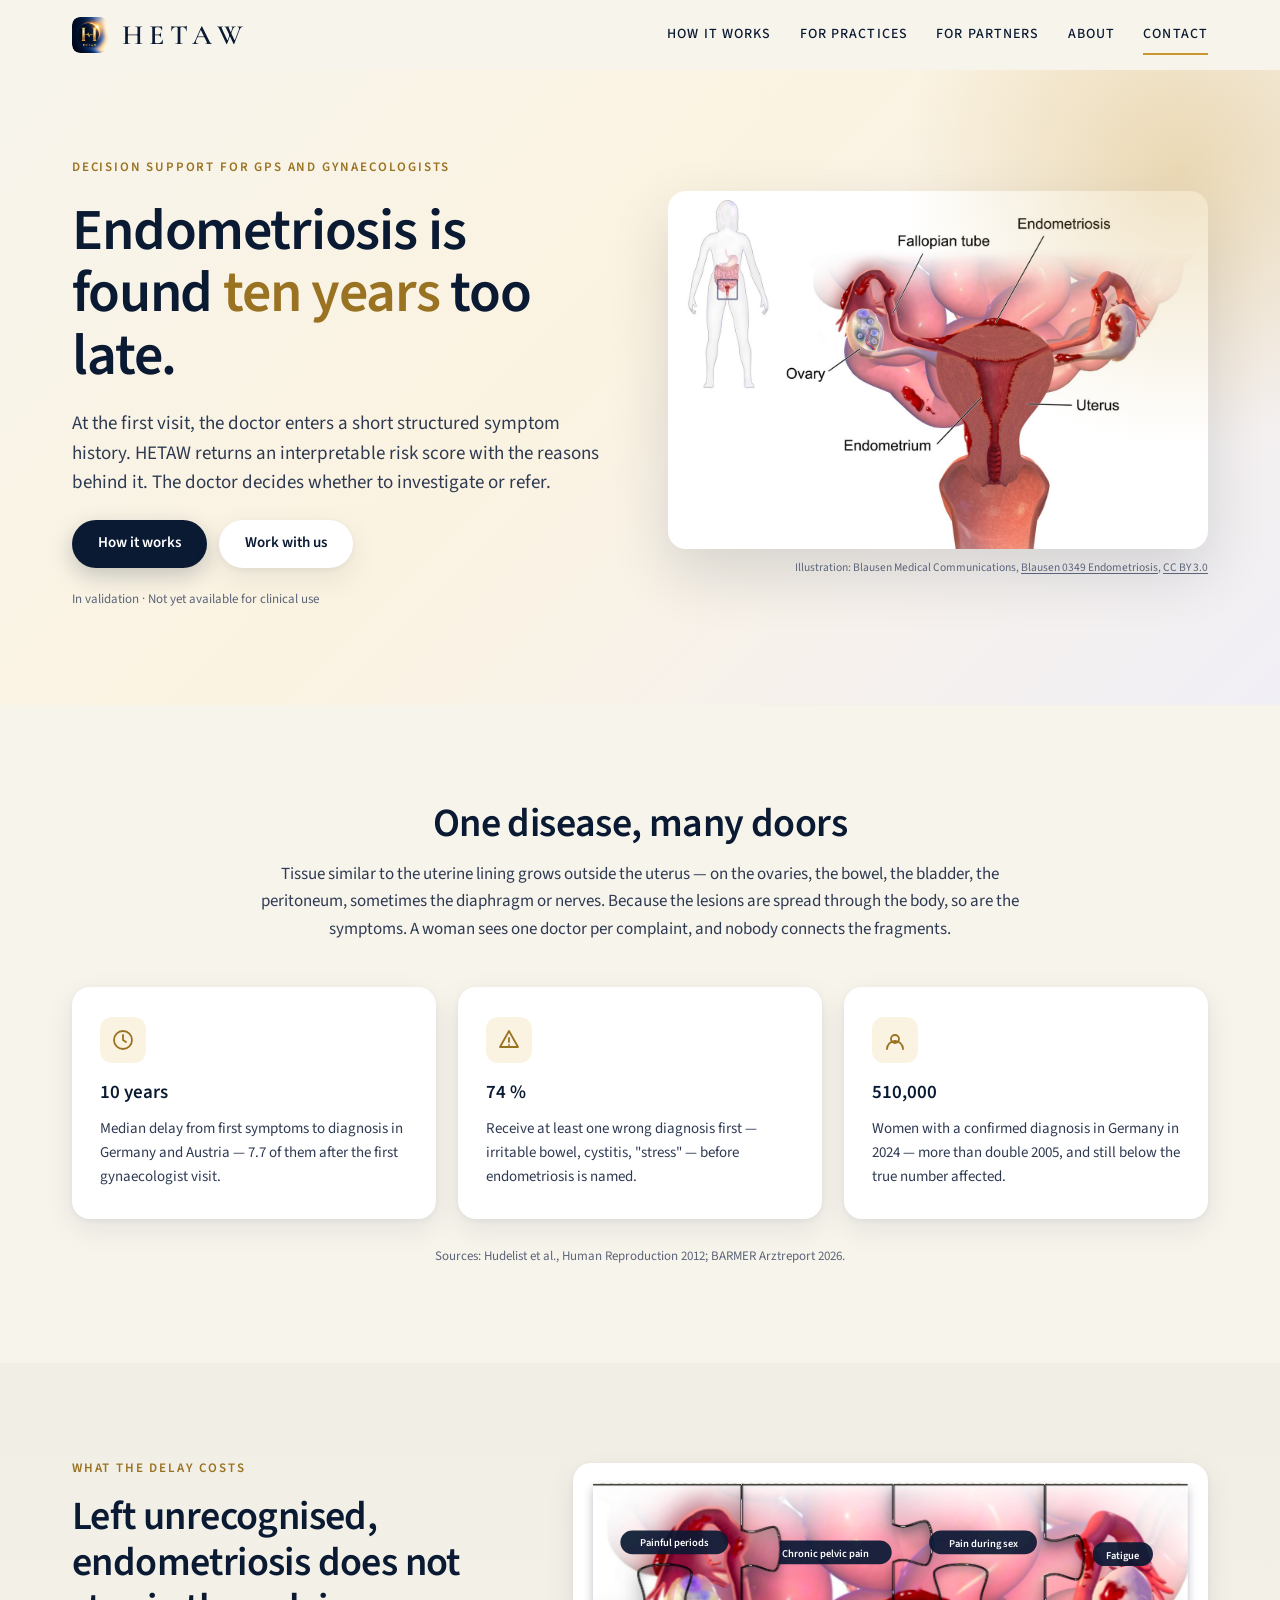
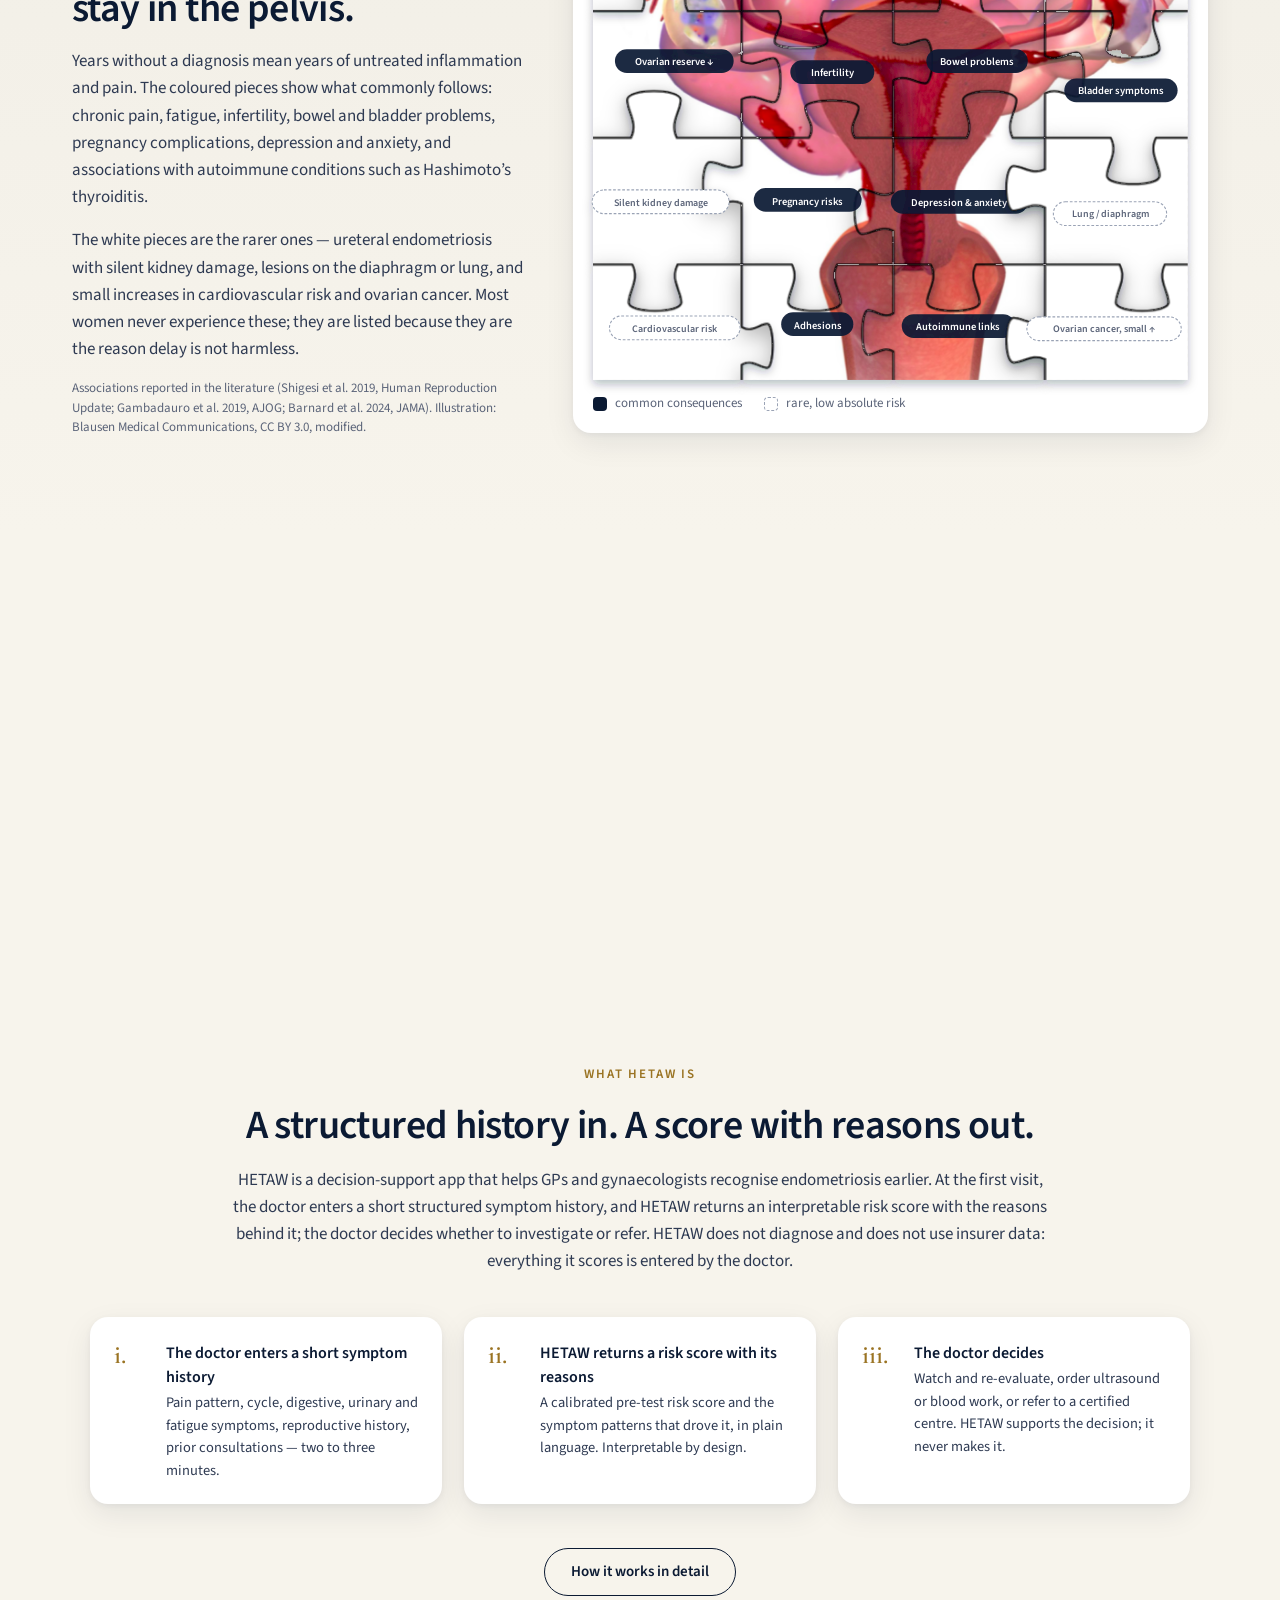
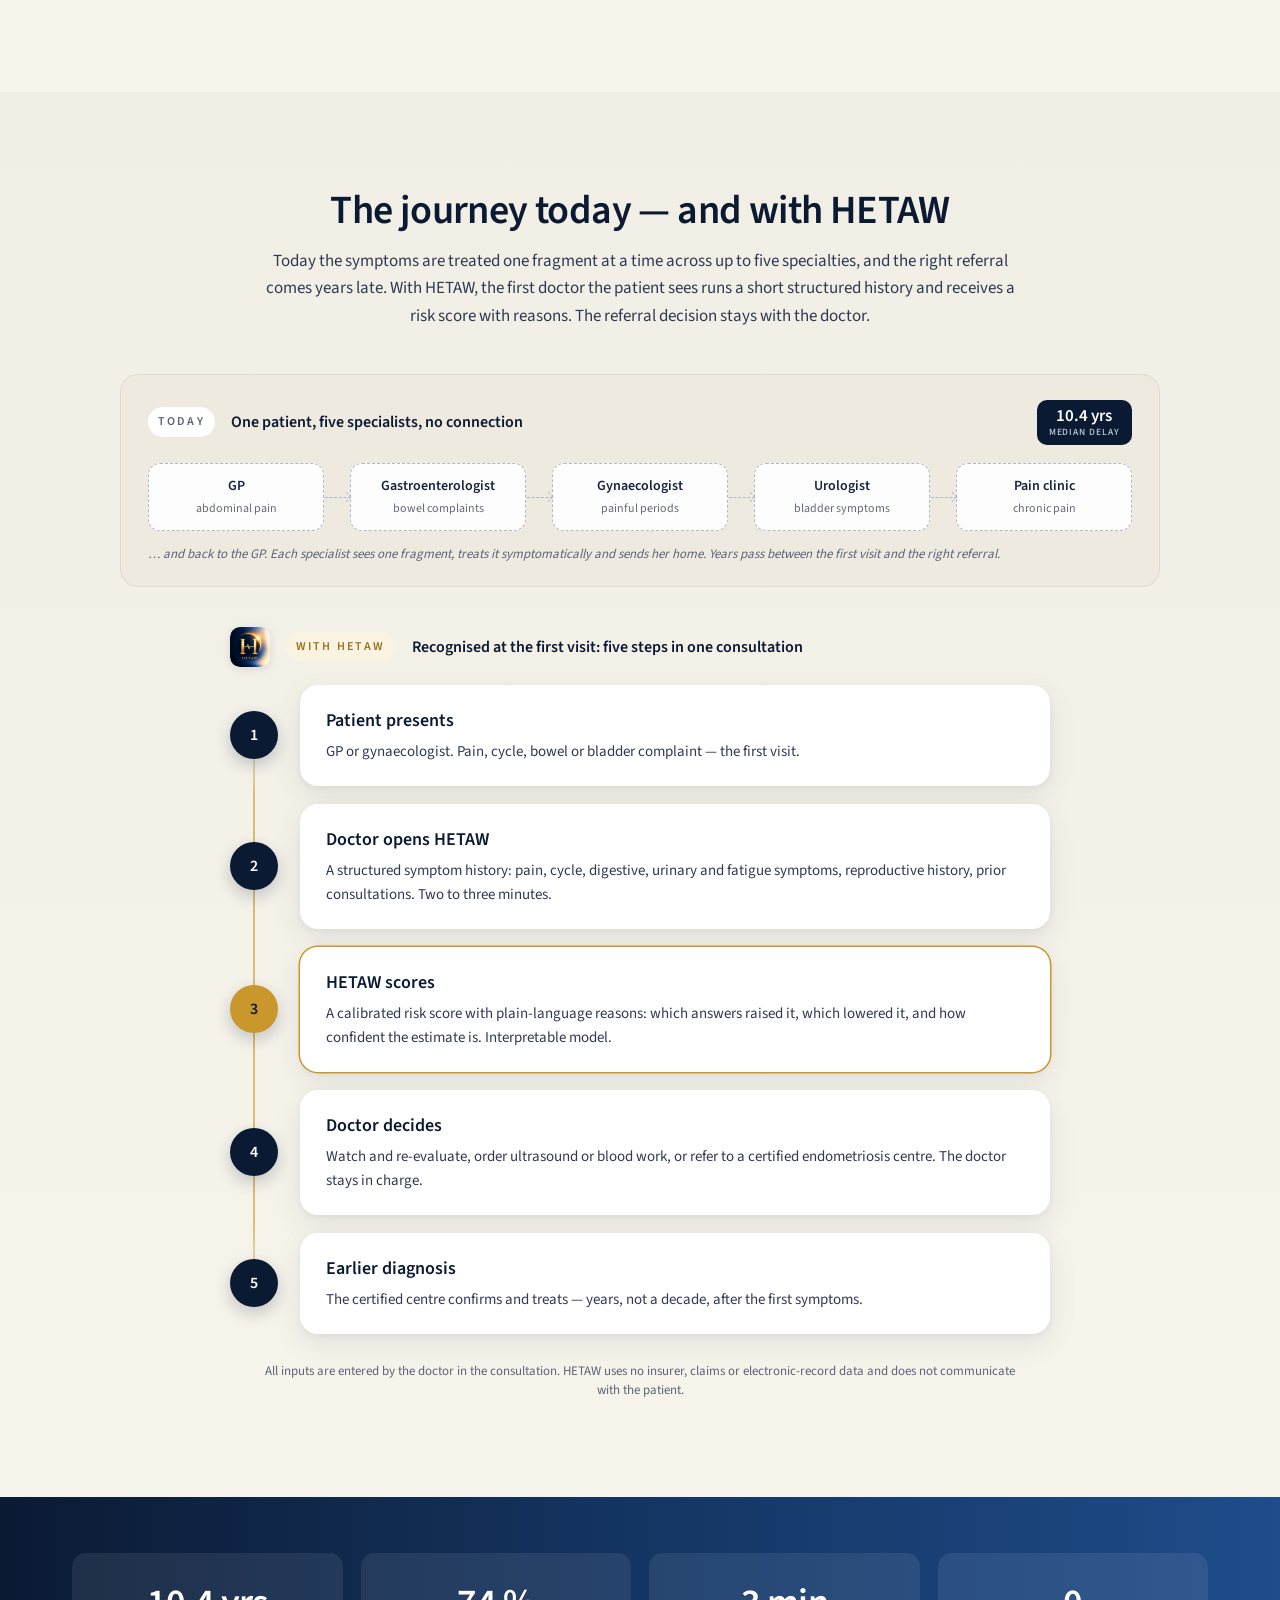
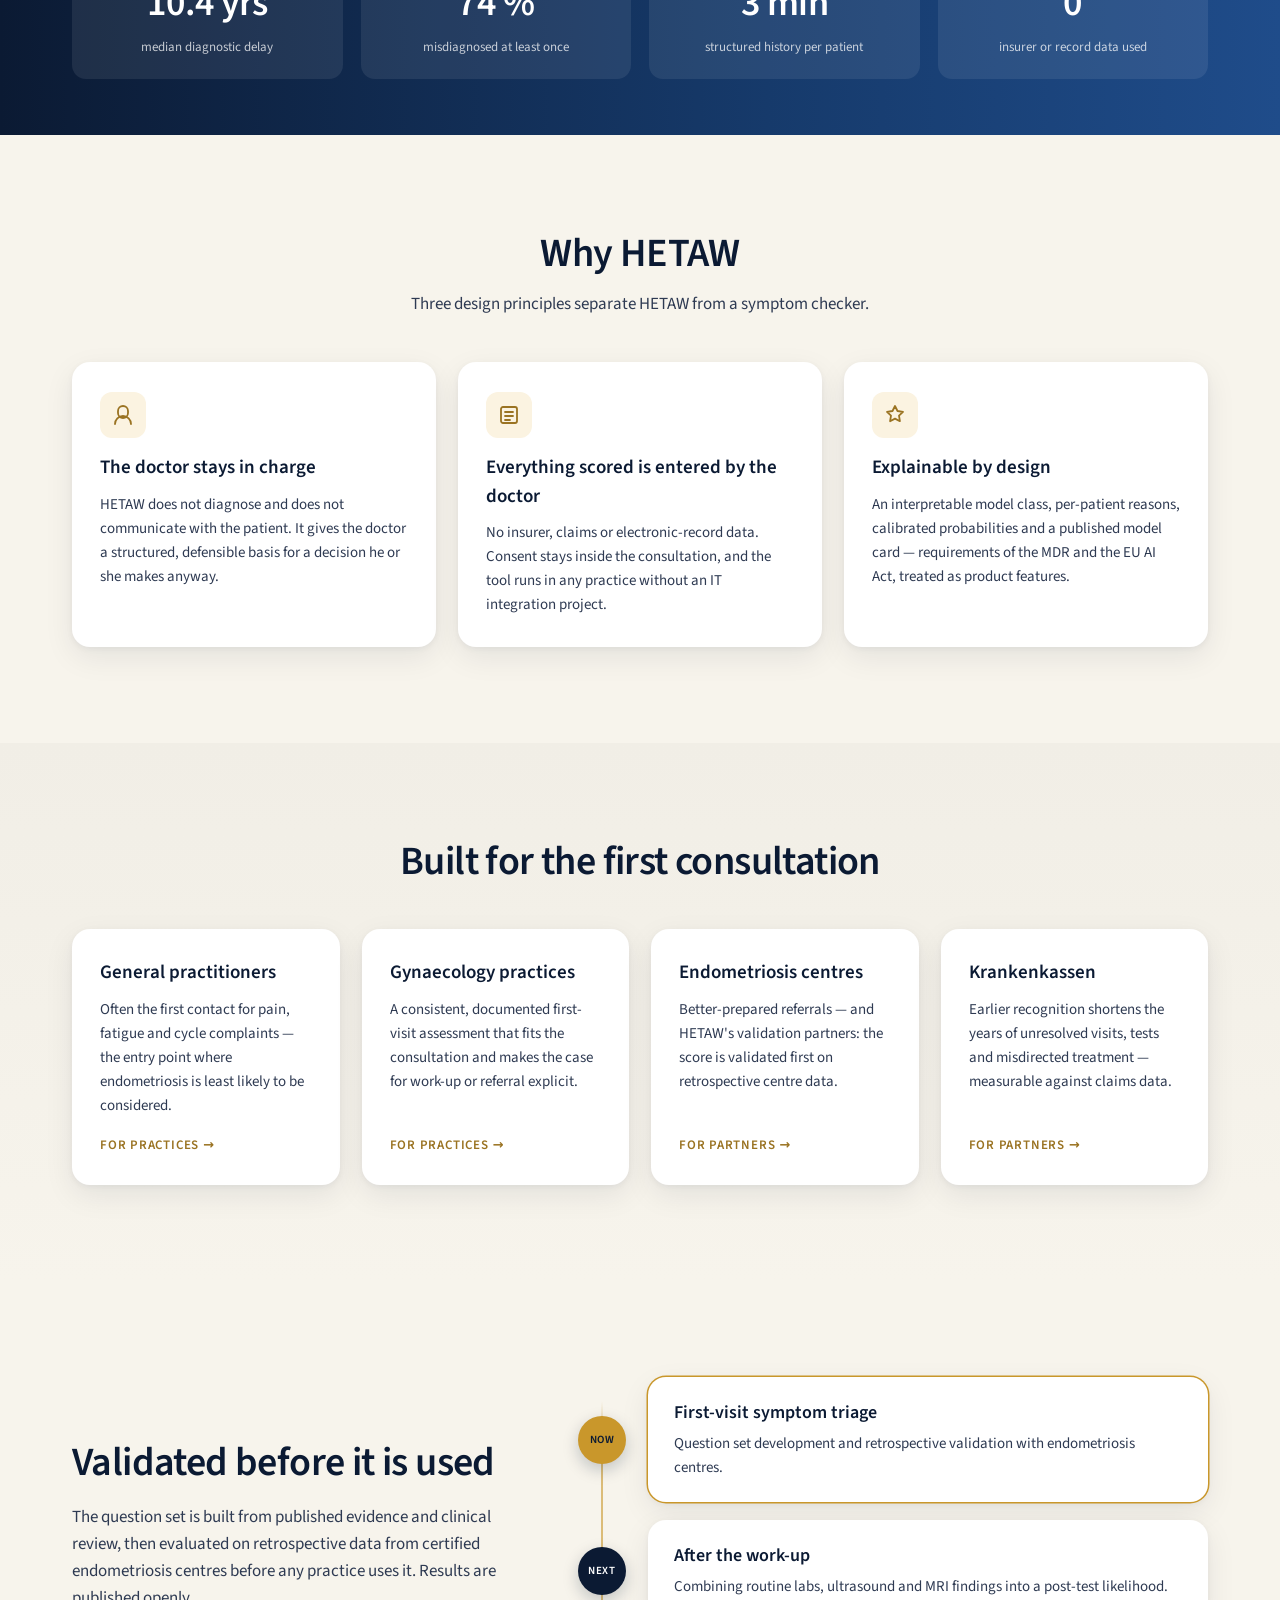
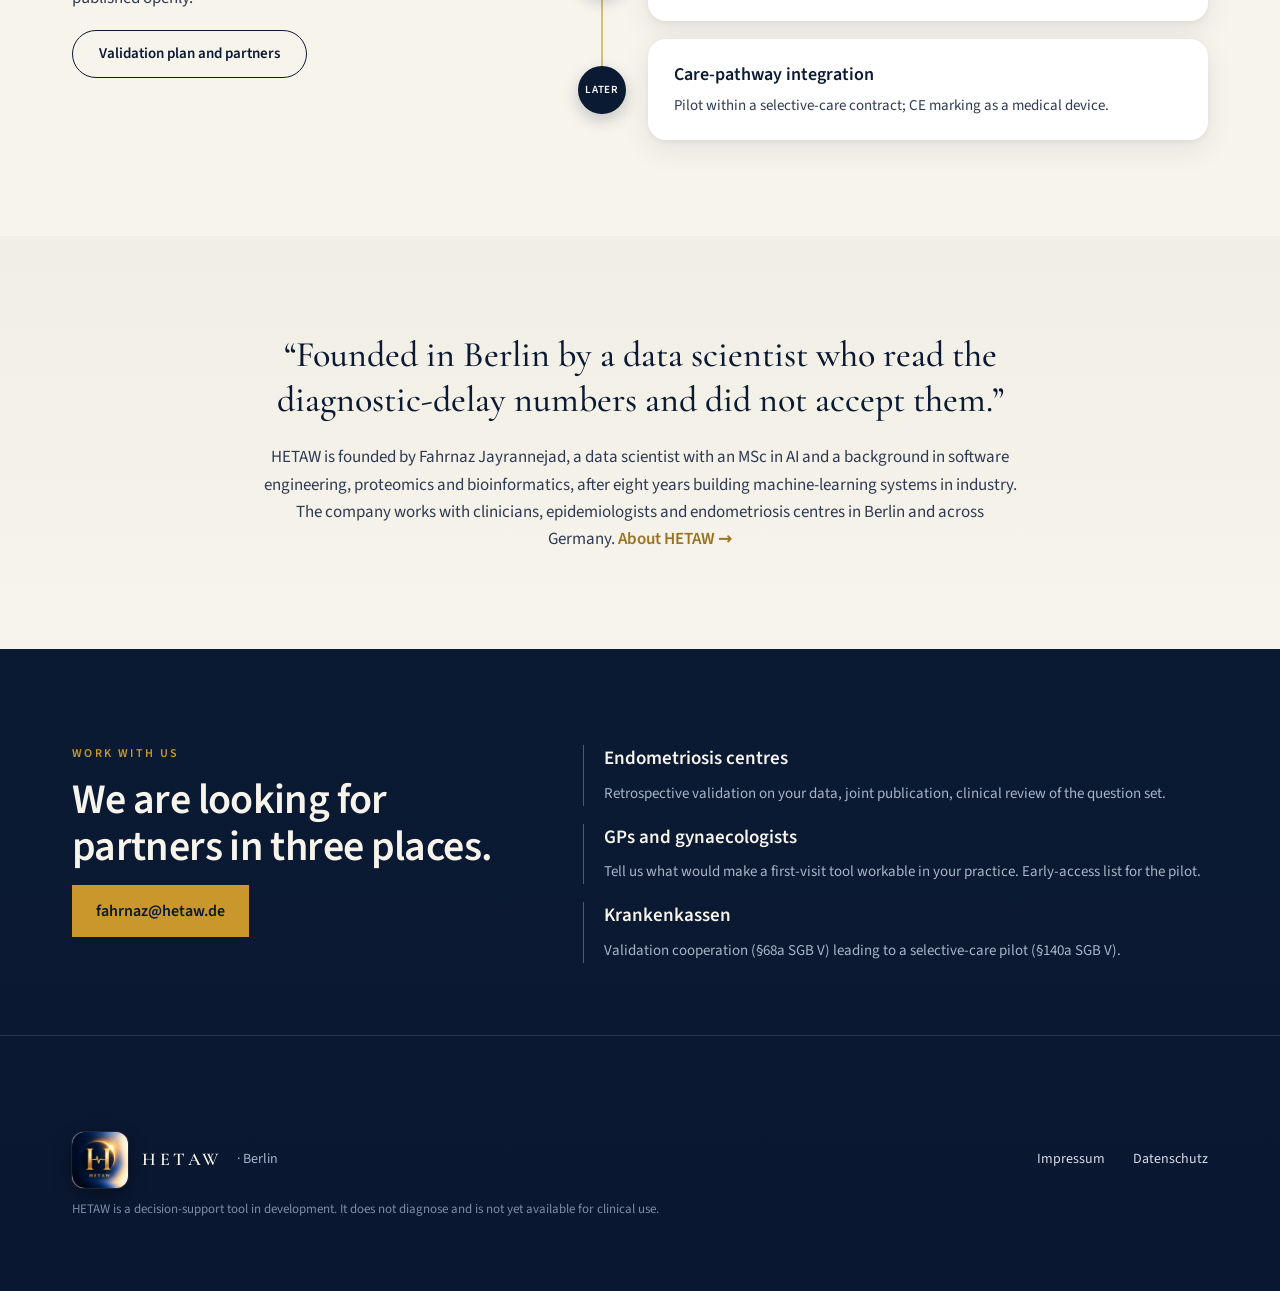
==== index.html @ b66409b3 "Footer: HETAW icon (56px) before the wordmark Co-Authored-By: Claude Fable 5.1 <noreply@anthropic.co" ====
<!doctype html>
<html lang="en">
<head>
<meta charset="utf-8">
<meta name="viewport" content="width=device-width, initial-scale=1">
<title>HETAW — Recognise endometriosis earlier, at the first visit</title>
<meta name="description" content="HETAW is a decision-support app that helps GPs and gynaecologists recognise endometriosis earlier: a short structured symptom history at the first visit, an interpretable risk score with reasons, and the doctor decides.">
<link rel="canonical" href="https://hetaw.de/">
<meta property="og:title" content="HETAW — Recognise endometriosis earlier, at the first visit">
<meta property="og:description" content="HETAW is a decision-support app that helps GPs and gynaecologists recognise endometriosis earlier: a short structured symptom history at the first visit, an interpretable risk score with reasons, and the doctor decides.">
<meta property="og:image" content="https://hetaw.de/assets/hetaw-wordmark.jpg?v=2">
<meta property="og:url" content="https://hetaw.de/">
<meta name="theme-color" content="#0B1A33">
<link rel="icon" type="image/png" href="assets/favicon.png?v=2">
<link rel="apple-touch-icon" href="assets/apple-touch-icon.png">
<link rel="stylesheet" href="assets/style.css?v=20261108c">
</head>
<body>
<header class="masthead">
  <div class="wrap">
    <a class="brand" href="index.html" aria-label="HETAW home">
      <img src="assets/hetaw-icon.png?v=2" alt="" width="36" height="36">
      <span>HETAW</span>
    </a>
    <nav class="nav" aria-label="Main">
      <a href="how-it-works.html">How it works</a>
      <a href="for-practices.html">For practices</a>
      <a href="for-partners.html">For partners</a>
      <a href="about.html">About</a>
      <a class="cta" href="#contact">Contact</a>
    </nav>
  </div>
</header>

<main id="top">

<section class="lp-hero">
  <div class="wrap lp-hero-grid">
    <div class="lp-hero-copy reveal">
      <p class="lp-kicker">Decision support for GPs and gynaecologists</p>
      <h1>Endometriosis is found <span class="hl">ten years</span> too late.</h1>
      <p class="lp-lede">At the first visit, the doctor enters a short structured symptom history. HETAW returns an interpretable risk score with the reasons behind it. The doctor decides whether to investigate or refer.</p>
      <div class="lp-actions">
        <a class="pill pill-solid" href="how-it-works.html">How it works</a>
        <a class="pill pill-ghost" href="#contact">Work with us</a>
      </div>
      <p class="lp-status">In validation · Not yet available for clinical use</p>
    </div>
    <figure class="lp-hero-visual reveal delay-2">
      <img src="assets/endometriosis-blausen.jpg" alt="Medical illustration of endometriosis: uterus, fallopian tubes and ovaries with endometriosis lesions; a small body outline shows the location of the pelvis" width="1400" height="930">
      <figcaption>Illustration: Blausen Medical Communications, <a href="https://commons.wikimedia.org/wiki/File:Blausen_0349_Endometriosis.png" rel="noopener">Blausen 0349 Endometriosis</a>, <a href="https://creativecommons.org/licenses/by/3.0/" rel="noopener">CC BY 3.0</a></figcaption>
    </figure>
  </div>
</section>

<section class="lp-section" id="problem">
  <div class="wrap">
    <div class="lp-head reveal">
      <h2>One disease, many doors</h2>
      <p>Tissue similar to the uterine lining grows outside the uterus — on the ovaries, the bowel, the bladder, the peritoneum, sometimes the diaphragm or nerves. Because the lesions are spread through the body, so are the symptoms. A woman sees one doctor per complaint, and nobody connects the fragments.</p>
    </div>
    <div class="cards cards-3">
      <article class="card reveal"><span class="icon" aria-hidden="true"><svg viewBox="0 0 24 24"><circle cx="12" cy="12" r="9"/><path d="M12 7v5l3 2"/></svg></span><h3>10 years</h3><p>Median delay from first symptoms to diagnosis in Germany and Austria — 7.7 of them after the first gynaecologist visit.</p></article>
      <article class="card reveal delay-1"><span class="icon" aria-hidden="true"><svg viewBox="0 0 24 24"><path d="M12 3l9 16H3z"/><path d="M12 10v4M12 17h.01"/></svg></span><h3>74 %</h3><p>Receive at least one wrong diagnosis first — irritable bowel, cystitis, "stress" — before endometriosis is named.</p></article>
      <article class="card reveal delay-2"><span class="icon" aria-hidden="true"><svg viewBox="0 0 24 24"><path d="M16 11a4 4 0 1 0-8 0 4 4 0 0 0 8 0z"/><path d="M4 21a8 8 0 0 1 16 0"/></svg></span><h3>510,000</h3><p>Women with a confirmed diagnosis in Germany in 2024 — more than double 2005, and still below the true number affected.</p></article>
    </div>
    <p class="lp-source reveal">Sources: Hudelist et al., Human Reproduction 2012; BARMER Arztreport 2026.</p>
  </div>
</section>

<section class="lp-section lp-tint" id="pieces">
  <div class="wrap pz-wrap">
    <div class="pz-copy reveal">
      <p class="lp-kicker">What the delay costs</p>
      <h2>Left unrecognised, endometriosis does not stay in the pelvis.</h2>
      <p class="lp-p">Years without a diagnosis mean years of untreated inflammation and pain. The coloured pieces show what commonly follows: chronic pain, fatigue, infertility, bowel and bladder problems, pregnancy complications, depression and anxiety, and associations with autoimmune conditions such as Hashimoto’s thyroiditis.</p>
      <p class="lp-p">The white pieces are the rarer ones — ureteral endometriosis with silent kidney damage, lesions on the diaphragm or lung, and small increases in cardiovascular risk and ovarian cancer. Most women never experience these; they are listed because they are the reason delay is not harmless.</p>
      <p class="lp-source" style="text-align:left;margin:0">Associations reported in the literature (Shigesi et al. 2019, Human Reproduction Update; Gambadauro et al. 2019, AJOG; Barnard et al. 2024, JAMA). Illustration: Blausen Medical Communications, CC BY 3.0, modified.</p>
    </div>
    <div class="pz-stage reveal delay-1">
      <svg xmlns="http://www.w3.org/2000/svg" xmlns:xlink="http://www.w3.org/1999/xlink" viewBox="0 0 651 544" class="jg-svg" role="img" aria-labelledby="jg-t jg-d">
<title id="jg-t">Consequences of unrecognised endometriosis</title>
<desc id="jg-d">Jigsaw pieces of a uterus illustration assemble; coloured pieces carry common consequences, white pieces rarer ones.</desc>
<defs><filter id="jg-sh" x="-30%" y="-30%" width="160%" height="160%"><feDropShadow dx="0" dy="5" stdDeviation="5" flood-color="#0B1A33" flood-opacity=".28"/></filter></defs>
<rect class="jg-ghost" x="1" y="1" width="649" height="542" rx="8"/>
<g class="jp" style="--dx:-204px;--dy:-166px;--rot:-8deg;--i:0" filter="url(#jg-sh)"><image href="assets/pieces/piece-06.png" x="162" y="140" width="210" height="139"/><g class="jg-chip common"><rect x="216" y="194" width="92" height="26" rx="13"/><text x="262" y="211" text-anchor="middle">Infertility</text></g></g>
<g class="jp" style="--dx:208px;--dy:170px;--rot:11deg;--i:1" filter="url(#jg-sh)"><image href="assets/pieces/piece-10.png" x="286" y="228" width="209" height="241"/><g class="jg-chip common"><rect x="326" y="336" width="150" height="26" rx="13"/><text x="401" y="354" text-anchor="middle">Depression & anxiety</text></g></g>
<g class="jp" style="--dx:-231px;--dy:155px;--rot:-14deg;--i:2" filter="url(#jg-sh)"><image href="assets/pieces/piece-09.png" x="120" y="238" width="209" height="230"/><g class="jg-chip common"><rect x="176" y="334" width="118" height="26" rx="13"/><text x="235" y="352" text-anchor="middle">Pregnancy risks</text></g></g>
<g class="jp" style="--dx:234px;--dy:-154px;--rot:17deg;--i:3" filter="url(#jg-sh)"><image href="assets/pieces/piece-04.png" x="328" y="89" width="209" height="190"/><g class="jg-chip common"><rect x="365" y="182" width="111" height="26" rx="13"/><text x="420" y="199" text-anchor="middle">Bowel problems</text></g></g>
<g class="jp" style="--dx:-112px;--dy:-257px;--rot:-20deg;--i:4" filter="url(#jg-sh)"><image href="assets/pieces/piece-03.png" x="162" y="1" width="209" height="179"/><g class="jg-chip common"><rect x="184" y="63" width="143" height="26" rx="13"/><text x="255" y="81" text-anchor="middle">Chronic pelvic pain</text></g></g>
<g class="jp" style="--dx:112px;--dy:263px;--rot:8deg;--i:5" filter="url(#jg-sh)"><image href="assets/pieces/piece-14.png" x="295" y="417" width="200" height="127"/><g class="jg-chip common"><rect x="338" y="472" width="124" height="26" rx="13"/><text x="400" y="489" text-anchor="middle">Autoimmune links</text></g></g>
<g class="jp" style="--dx:-120px;--dy:261px;--rot:-11deg;--i:6" filter="url(#jg-sh)"><image href="assets/pieces/piece-13.png" x="163" y="418" width="166" height="126"/><g class="jg-chip common"><rect x="206" y="470" width="79" height="26" rx="13"/><text x="246" y="488" text-anchor="middle">Adhesions</text></g></g>
<g class="jp" style="--dx:344px;--dy:-51px;--rot:14deg;--i:7" filter="url(#jg-sh)"><image href="assets/pieces/piece-07.png" x="494" y="140" width="157" height="190"/><g class="jg-chip common"><rect x="516" y="214" width="124" height="26" rx="13"/><text x="578" y="231" text-anchor="middle">Bladder symptoms</text></g></g>
<g class="jp" style="--dx:150px;--dy:-252px;--rot:-17deg;--i:8" filter="url(#jg-sh)"><image href="assets/pieces/piece-01.png" x="328" y="1" width="210" height="139"/><g class="jg-chip common"><rect x="368" y="52" width="118" height="26" rx="13"/><text x="427" y="70" text-anchor="middle">Pain during sex</text></g></g>
<g class="jp" style="--dx:-330px;--dy:-89px;--rot:20deg;--i:9" filter="url(#jg-sh)"><image href="assets/pieces/piece-02.png" x="0" y="89" width="205" height="190"/><g class="jg-chip common"><rect x="24" y="182" width="130" height="26" rx="13"/><text x="89" y="199" text-anchor="middle">Ovarian reserve ↓</text></g></g>
<g class="jp" style="--dx:-337px;--dy:85px;--rot:-8deg;--i:10" filter="url(#jg-sh)"><image href="assets/pieces/piece-08.png" x="0" y="228" width="163" height="240"/><g class="jg-chip rare"><rect x="-1" y="336" width="150" height="26" rx="13"/><text x="74" y="354" text-anchor="middle">Silent kidney damage</text></g></g>
<g class="jp" style="--dx:328px;--dy:101px;--rot:11deg;--i:11" filter="url(#jg-sh)"><image href="assets/pieces/piece-11.png" x="452" y="279" width="199" height="189"/><g class="jg-chip rare"><rect x="504" y="349" width="124" height="26" rx="13"/><text x="566" y="366" text-anchor="middle">Lung / diaphragm</text></g></g>
<g class="jp" style="--dx:-278px;--dy:-204px;--rot:-14deg;--i:12" filter="url(#jg-sh)"><image href="assets/pieces/piece-00.png" x="0" y="1" width="205" height="139"/><g class="jg-chip common"><rect x="30" y="52" width="118" height="26" rx="13"/><text x="89" y="69" text-anchor="middle">Painful periods</text></g></g>
<g class="jp" style="--dx:296px;--dy:-189px;--rot:17deg;--i:13" filter="url(#jg-sh)"><image href="assets/pieces/piece-05.png" x="495" y="1" width="156" height="190"/><g class="jg-chip common"><rect x="547" y="65" width="66" height="26" rx="13"/><text x="580" y="83" text-anchor="middle">Fatigue</text></g></g>
<g class="jp" style="--dx:273px;--dy:211px;--rot:-20deg;--i:14" filter="url(#jg-sh)"><image href="assets/pieces/piece-15.png" x="452" y="418" width="199" height="126"/><g class="jg-chip rare"><rect x="475" y="475" width="169" height="26" rx="13"/><text x="559" y="492" text-anchor="middle">Ovarian cancer, small ↑</text></g></g>
<g class="jp" style="--dx:-275px;--dy:210px;--rot:8deg;--i:15" filter="url(#jg-sh)"><image href="assets/pieces/piece-12.png" x="0" y="418" width="197" height="126"/><g class="jg-chip rare"><rect x="18" y="474" width="143" height="26" rx="13"/><text x="89" y="492" text-anchor="middle">Cardiovascular risk</text></g></g>
</svg>
      <div class="jg-legend"><span><i class="k1"></i>common consequences</span><span><i class="k2"></i>rare, low absolute risk</span></div>
    </div>
  </div>
</section>

<section class="lp-brandband reveal" aria-label="HETAW — Health · Earlier · Through · Awareness">
  <img src="assets/hetaw-wordmark.jpg?v=2" alt="HETAW — Health · Earlier · Through · Awareness" width="1600" height="800">
</section>

<section class="lp-section" id="what">
  <div class="wrap lp-what-wide">
    <div class="lp-what reveal">
      <p class="lp-kicker">What HETAW is</p>
      <h2>A structured history in. A score with reasons out.</h2>
      <p class="lp-p">HETAW is a decision-support app that helps GPs and gynaecologists recognise endometriosis earlier. At the first visit, the doctor enters a short structured symptom history, and HETAW returns an interpretable risk score with the reasons behind it; the doctor decides whether to investigate or refer. HETAW does not diagnose and does not use insurer data: everything it scores is entered by the doctor.</p>
    </div>
    <ol class="what-steps what-steps-row reveal delay-1">
      <li><span>i.</span><div><strong>The doctor enters a short symptom history</strong><p>Pain pattern, cycle, digestive, urinary and fatigue symptoms, reproductive history, prior consultations — two to three minutes.</p></div></li>
      <li><span>ii.</span><div><strong>HETAW returns a risk score with its reasons</strong><p>A calibrated pre-test risk score and the symptom patterns that drove it, in plain language. Interpretable by design.</p></div></li>
      <li><span>iii.</span><div><strong>The doctor decides</strong><p>Watch and re-evaluate, order ultrasound or blood work, or refer to a certified centre. HETAW supports the decision; it never makes it.</p></div></li>
    </ol>
    <div class="lp-center reveal delay-2"><a class="pill pill-outline" href="how-it-works.html">How it works in detail</a></div>
  </div>
</section>

<section class="lp-section lp-tint" id="journey">
  <div class="wrap">
    <div class="lp-head reveal">
      <h2>The journey today — and with HETAW</h2>
      <p>Today the symptoms are treated one fragment at a time across up to five specialties, and the right referral comes years late. With HETAW, the first doctor the patient sees runs a short structured history and receives a risk score with reasons. The referral decision stays with the doctor.</p>
    </div>
    <div class="today reveal">
      <div class="today-head"><span class="today-tag">Today</span><span class="today-title">One patient, five specialists, no connection</span><span class="today-badge">10.4 yrs<small>median delay</small></span></div>
      <ol class="today-row">
        <li><strong>GP</strong><span>abdominal pain</span></li>
        <li><strong>Gastroenterologist</strong><span>bowel complaints</span></li>
        <li><strong>Gynaecologist</strong><span>painful periods</span></li>
        <li><strong>Urologist</strong><span>bladder symptoms</span></li>
        <li><strong>Pain clinic</strong><span>chronic pain</span></li>
      </ol>
      <p class="today-loop">… and back to the GP. Each specialist sees one fragment, treats it symptomatically and sends her home. Years pass between the first visit and the right referral.</p>
    </div>
    <div class="with-head reveal"><img class="with-icon" src="assets/hetaw-icon.png" alt="" width="40" height="40"><span class="today-tag gold">With HETAW</span><span class="today-title">Recognised at the first visit: five steps in one consultation</span></div>
    <ol class="tl">
      <li class="reveal"><span class="tl-n">1</span><div class="card tl-card"><h3>Patient presents</h3><p>GP or gynaecologist. Pain, cycle, bowel or bladder complaint — the first visit.</p></div></li>
      <li class="reveal delay-1"><span class="tl-n">2</span><div class="card tl-card"><h3>Doctor opens HETAW</h3><p>A structured symptom history: pain, cycle, digestive, urinary and fatigue symptoms, reproductive history, prior consultations. Two to three minutes.</p></div></li>
      <li class="reveal delay-2"><span class="tl-n gold">3</span><div class="card tl-card tl-key"><h3>HETAW scores</h3><p>A calibrated risk score with plain-language reasons: which answers raised it, which lowered it, and how confident the estimate is. Interpretable model.</p></div></li>
      <li class="reveal delay-3"><span class="tl-n">4</span><div class="card tl-card"><h3>Doctor decides</h3><p>Watch and re-evaluate, order ultrasound or blood work, or refer to a certified endometriosis centre. The doctor stays in charge.</p></div></li>
      <li class="reveal delay-4"><span class="tl-n">5</span><div class="card tl-card"><h3>Earlier diagnosis</h3><p>The certified centre confirms and treats — years, not a decade, after the first symptoms.</p></div></li>
    </ol>
    <p class="lp-source reveal">All inputs are entered by the doctor in the consultation. HETAW uses no insurer, claims or electronic-record data and does not communicate with the patient.</p>
  </div>
</section>

<section class="lp-band" aria-label="Key facts">
  <div class="wrap stats">
    <div class="reveal"><strong data-count="10.4" data-suffix=" yrs">10.4 yrs</strong><span>median diagnostic delay</span></div>
    <div class="reveal delay-1"><strong data-count="74" data-suffix=" %">74 %</strong><span>misdiagnosed at least once</span></div>
    <div class="reveal delay-2"><strong data-count="3" data-suffix=" min">3 min</strong><span>structured history per patient</span></div>
    <div class="reveal delay-3"><strong data-count="0">0</strong><span>insurer or record data used</span></div>
  </div>
</section>

<section class="lp-section" id="method">
  <div class="wrap">
    <div class="lp-head reveal">
      <h2>Why HETAW</h2>
      <p>Three design principles separate HETAW from a symptom checker.</p>
    </div>
    <div class="cards cards-3">
      <article class="card reveal"><span class="icon" aria-hidden="true"><svg viewBox="0 0 24 24"><path d="M12 3a5 5 0 0 1 5 5v2a5 5 0 0 1-10 0V8a5 5 0 0 1 5-5z"/><path d="M4 21a8 8 0 0 1 16 0"/></svg></span><h3>The doctor stays in charge</h3><p>HETAW does not diagnose and does not communicate with the patient. It gives the doctor a structured, defensible basis for a decision he or she makes anyway.</p></article>
      <article class="card reveal delay-1"><span class="icon" aria-hidden="true"><svg viewBox="0 0 24 24"><rect x="4" y="4" width="16" height="16" rx="2"/><path d="M8 9h8M8 13h8M8 17h5"/></svg></span><h3>Everything scored is entered by the doctor</h3><p>No insurer, claims or electronic-record data. Consent stays inside the consultation, and the tool runs in any practice without an IT integration project.</p></article>
      <article class="card reveal delay-2"><span class="icon" aria-hidden="true"><svg viewBox="0 0 24 24"><path d="M12 3l2.5 5 5.5.8-4 3.9.9 5.5-4.9-2.6-4.9 2.6.9-5.5-4-3.9L9.5 8z"/></svg></span><h3>Explainable by design</h3><p>An interpretable model class, per-patient reasons, calibrated probabilities and a published model card — requirements of the MDR and the EU AI Act, treated as product features.</p></article>
    </div>
  </div>
</section>

<section class="lp-section lp-tint" id="who">
  <div class="wrap">
    <div class="lp-head reveal">
      <h2>Built for the first consultation</h2>
    </div>
    <div class="cards cards-4">
      <a class="card card-link reveal" href="for-practices.html"><h3>General practitioners</h3><p>Often the first contact for pain, fatigue and cycle complaints — the entry point where endometriosis is least likely to be considered.</p><span class="more">For practices →</span></a>
      <a class="card card-link reveal delay-1" href="for-practices.html"><h3>Gynaecology practices</h3><p>A consistent, documented first-visit assessment that fits the consultation and makes the case for work-up or referral explicit.</p><span class="more">For practices →</span></a>
      <a class="card card-link reveal delay-2" href="for-partners.html"><h3>Endometriosis centres</h3><p>Better-prepared referrals — and HETAW's validation partners: the score is validated first on retrospective centre data.</p><span class="more">For partners →</span></a>
      <a class="card card-link reveal delay-3" href="for-partners.html"><h3>Krankenkassen</h3><p>Earlier recognition shortens the years of unresolved visits, tests and misdirected treatment — measurable against claims data.</p><span class="more">For partners →</span></a>
    </div>
  </div>
</section>

<section class="lp-section" id="research">
  <div class="wrap lp-split">
    <div class="reveal">
      <h2>Validated before it is used</h2>
      <p class="lp-p">The question set is built from published evidence and clinical review, then evaluated on retrospective data from certified endometriosis centres before any practice uses it. Results are published openly.</p>
      <a class="pill pill-outline" href="for-partners.html#research">Validation plan and partners</a>
    </div>
    <ol class="tl tl-compact reveal delay-1">
      <li><span class="tl-n gold">Now</span><div class="card tl-card tl-key"><h3>First-visit symptom triage</h3><p>Question set development and retrospective validation with endometriosis centres.</p></div></li>
      <li><span class="tl-n">Next</span><div class="card tl-card"><h3>After the work-up</h3><p>Combining routine labs, ultrasound and MRI findings into a post-test likelihood.</p></div></li>
      <li><span class="tl-n">Later</span><div class="card tl-card"><h3>Care-pathway integration</h3><p>Pilot within a selective-care contract; CE marking as a medical device.</p></div></li>
    </ol>
  </div>
</section>

<section class="lp-section lp-tint" id="about">
  <div class="wrap lp-about reveal">
    <p class="lp-quote">“Founded in Berlin by a data scientist who read the diagnostic-delay numbers and did not accept them.”</p>
    <p class="lp-p">HETAW is founded by Fahrnaz Jayrannejad, a data scientist with an MSc in AI and a background in software engineering, proteomics and bioinformatics, after eight years building machine-learning systems in industry. The company works with clinicians, epidemiologists and endometriosis centres in Berlin and across Germany. <a class="inline-link" href="about.html">About HETAW →</a></p>
  </div>
</section>

<section class="flow-contact" id="contact">
  <div class="wrap">
    <div class="contact-grid">
      <div>
        <p class="overline light">Work with us</p>
        <h2>We are looking for partners in three places.</h2>
        <a class="mail" href="mailto:fahrnaz@hetaw.de">fahrnaz@hetaw.de</a>
      </div>
      <div class="partners partners-side">
        <div><h3>Endometriosis centres</h3><p>Retrospective validation on your data, joint publication, clinical review of the question set.</p></div>
        <div><h3>GPs and gynaecologists</h3><p>Tell us what would make a first-visit tool workable in your practice. Early-access list for the pilot.</p></div>
        <div><h3>Krankenkassen</h3><p>Validation cooperation (§68a SGB V) leading to a selective-care pilot (§140a SGB V).</p></div>
      </div>
    </div>
  </div>
  <footer class="footer">
    <div class="wrap">
      <span class="brand-small"><img src="assets/hetaw-icon.png" alt="" width="56" height="56"><b>HETAW</b><span>· Berlin</span></span>
      <nav aria-label="Legal"><a href="impressum.html">Impressum</a><a href="datenschutz.html">Datenschutz</a></nav>
      <p class="disclaimer">HETAW is a decision-support tool in development. It does not diagnose and is not yet available for clinical use.</p>
    </div>
  </footer>
</section>

</main>
<script src="assets/motion.js?v=20261108c" defer></script>
</body>
</html>
---- assets/style.css ----
/* HETAW — hetaw.de — Editorial direction */
@font-face{font-family:"Cormorant Garamond";font-style:normal;font-weight:500;font-display:swap;src:url(fonts/cormorant-garamond-latin-500-normal.woff2) format("woff2")}
@font-face{font-family:"Cormorant Garamond";font-style:normal;font-weight:600;font-display:swap;src:url(fonts/cormorant-garamond-latin-600-normal.woff2) format("woff2")}
@font-face{font-family:"Cormorant Garamond";font-style:italic;font-weight:500;font-display:swap;src:url(fonts/cormorant-garamond-latin-500-italic.woff2) format("woff2")}
@font-face{font-family:"Source Sans 3";font-style:normal;font-weight:400;font-display:swap;src:url(fonts/source-sans-3-latin-400-normal.woff2) format("woff2")}
@font-face{font-family:"Source Sans 3";font-style:normal;font-weight:500;font-display:swap;src:url(fonts/source-sans-3-latin-500-normal.woff2) format("woff2")}
@font-face{font-family:"Source Sans 3";font-style:normal;font-weight:600;font-display:swap;src:url(fonts/source-sans-3-latin-600-normal.woff2) format("woff2")}

:root{
  --paper:#F7F4EC; --ink:#0B1A33; --ink-2:#2E3A52; --muted:#5B6479; --gold:#C9972B; --gold-dark:#9A7322;
  --rule:#0B1A33; --rule-dark:#3A4A68; --on-dark:#F7F4EC; --on-dark-2:#D8DEE9; --on-dark-muted:#A9B4C8;
  --serif:"Cormorant Garamond",Georgia,"Times New Roman",serif; --sans:"Source Sans 3",system-ui,-apple-system,"Segoe UI",sans-serif;
}
*{box-sizing:border-box}
html{scroll-behavior:smooth}
body{margin:0;background:var(--paper);color:var(--ink);font-family:var(--sans);font-size:16px;line-height:1.5;-webkit-font-smoothing:antialiased}
a{color:inherit;text-decoration:none}
a:hover{color:var(--gold-dark)}
img{max-width:100%;display:block}
h1,h2,h3,p{margin:0}
.serif{font-family:var(--serif)}

.wrap{max-width:1200px;margin:0 auto;padding-left:32px;padding-right:32px}

/* masthead */
.masthead{background:rgba(247,244,236,.92);position:sticky;top:0;z-index:50;backdrop-filter:saturate(1.2) blur(10px);-webkit-backdrop-filter:saturate(1.2) blur(10px);transition:box-shadow .3s ease}
.masthead.scrolled{box-shadow:0 1px 0 rgba(11,31,59,.08),0 6px 20px rgba(11,31,59,.06)}
html{scroll-padding-top:88px}
[id]{scroll-margin-top:88px}
.masthead .wrap{display:flex;flex-wrap:wrap;align-items:center;justify-content:space-between;gap:16px 32px;padding-top:14px;padding-bottom:14px}
.brand{display:flex;align-items:center;gap:14px}
.brand img{width:36px;height:36px;border-radius:8px}
.brand span{font-family:var(--serif);font-size:28px;font-weight:600;letter-spacing:.22em}
.nav{display:flex;flex-wrap:wrap;gap:8px 28px;font-size:14px;font-weight:500;letter-spacing:.08em;text-transform:uppercase}
.nav a{padding:8px 0}
.nav a.cta{border-bottom:2px solid var(--gold)}

/* hero */
.hero .wrap{padding-top:72px;padding-bottom:64px;display:grid;grid-template-columns:repeat(12,minmax(0,1fr));gap:32px;align-items:end}
.hero-main{grid-column:span 8;display:flex;flex-direction:column;gap:28px}
.hero-side{grid-column:span 4;display:flex;flex-direction:column;gap:18px;border-left:1px solid var(--rule);padding-left:28px}
.kicker{font-size:13px;letter-spacing:.2em;text-transform:uppercase;color:var(--gold-dark);font-weight:600}
.hero h1{font-family:var(--serif);font-weight:500;font-size:clamp(40px,5.4vw,66px);line-height:1.04;letter-spacing:-.01em}
.lede{font-size:21px;line-height:1.5;max-width:640px;color:var(--ink-2)}
.hero-side .quote{font-family:var(--serif);font-style:italic;font-size:24px;line-height:1.3}
.btn{display:inline-flex;align-items:center;justify-content:space-between;min-height:52px;padding:0 20px;font-weight:600;font-size:15px;letter-spacing:.06em;text-transform:uppercase;border:1px solid var(--ink)}
.btn-solid{background:var(--ink);color:var(--paper)}
.btn-solid:hover{background:var(--gold-dark);border-color:var(--gold-dark);color:var(--ink)}
.btn-ghost:hover{color:var(--gold-dark);border-color:var(--gold-dark)}
.status{font-size:13px;color:var(--muted)}
.hero .wrap.hero-banner{display:block;padding-top:0;padding-bottom:72px}
.hero-banner img{display:block;width:100%;max-width:none;height:300px;object-fit:cover;object-position:center 45%}

/* subpage hero */
.page-hero .wrap{padding-top:64px;padding-bottom:56px;display:flex;flex-direction:column;gap:20px;max-width:1200px}
.page-hero h1{font-family:var(--serif);font-weight:500;font-size:clamp(34px,4.4vw,54px);line-height:1.08;max-width:900px}
.page-hero .lede{font-size:19px}
.nav a[aria-current="page"]{border-bottom:2px solid var(--ink)}
.audience-links a{display:flex;flex-direction:column;gap:8px}
.audience-links a:hover h3{color:var(--gold-dark)}
.audience-links .more{font-size:13px;letter-spacing:.08em;text-transform:uppercase;font-weight:600;color:var(--gold-dark);margin-top:4px}
.subhead{font-family:var(--serif);font-size:26px;font-weight:600;margin-top:8px}
.principles{display:grid;grid-template-columns:repeat(3,minmax(0,1fr));gap:28px}
.principles div{background:#FFFFFF;padding:22px 24px;border-radius:4px}
.principles strong{display:block;font-size:16px;margin-bottom:6px}
.principles p{font-size:15px;line-height:1.6;color:var(--ink-2)}

/* home teasers */
.readmore{display:inline-block;font-size:13px;letter-spacing:.08em;text-transform:uppercase;font-weight:600;color:var(--gold-dark);border-bottom:2px solid var(--gold);padding-bottom:3px;align-self:flex-start}
.readmore:hover{color:var(--ink);border-color:var(--ink)}
.readmore.light{color:var(--gold)}
.readmore.light:hover{color:var(--on-dark);border-color:var(--on-dark)}
.method-row{display:grid;grid-template-columns:repeat(3,minmax(0,1fr));gap:32px}
.method-row div{border-top:1px solid var(--rule);padding-top:16px;display:flex;flex-direction:column;gap:8px}
.method-row .roman{font-family:var(--serif);font-size:34px;line-height:1;color:var(--gold-dark)}
.method-row h3{font-size:18px;font-weight:600}
.method-row p{font-size:15px;line-height:1.6;color:var(--ink-2)}
.tags .readmore{margin-left:auto}
.roadmap-row3{display:grid;grid-template-columns:repeat(3,minmax(0,1fr));gap:32px}
.roadmap-row3 div{border-top:1px solid var(--rule-dark);padding-top:16px;display:flex;flex-direction:column;gap:6px}
.roadmap-row3 .when{font-size:13px;letter-spacing:.14em;text-transform:uppercase;font-weight:600;color:var(--on-dark-muted)}
.roadmap-row3 .when.gold{color:var(--gold)}
.roadmap-row3 strong{font-size:18px;font-weight:600}
.roadmap-row3 p{font-size:15px;line-height:1.55;color:var(--on-dark-muted)}

/* chapters */
.chapter{border-top:0}
.chapter .wrap{padding-top:88px;padding-bottom:40px;display:flex;flex-direction:column;gap:14px}
.chapter-label{font-size:12px;letter-spacing:.2em;text-transform:uppercase;font-weight:600;color:var(--gold-dark)}
.chapter-body{display:flex;flex-direction:column;gap:32px;max-width:980px}
.chapter h2{font-family:var(--serif);font-weight:500;font-size:clamp(30px,3.6vw,42px);line-height:1.12}
.chapter .text{font-size:18px;line-height:1.6;color:var(--ink-2);max-width:720px}

.figures{display:grid;grid-template-columns:repeat(3,minmax(0,1fr));gap:32px}
.figure{padding-top:0;display:flex;flex-direction:column;gap:6px}
.figure .num{font-family:var(--serif);font-size:64px;line-height:1;font-weight:500}
.figure .num small{font-size:28px}
.figure .label{font-size:15px;font-weight:600}
.figure .note{font-size:14px;color:var(--muted)}

.steps{display:flex;flex-direction:column}
.step{display:grid;grid-template-columns:80px minmax(0,1fr);gap:24px;padding:22px 0}
.step .roman{font-family:var(--serif);font-size:40px;line-height:1;color:var(--gold-dark)}
.step h3{font-size:22px;font-weight:600;margin-bottom:8px}
.step p{font-size:16px;line-height:1.6;color:var(--ink-2)}
.tags{display:flex;flex-wrap:wrap;gap:10px 36px;font-size:14px;color:var(--ink-2)}

.audience{display:grid;grid-template-columns:repeat(2,minmax(0,1fr));gap:32px 48px}
.audience div{background:#FFFFFF;padding:26px 26px 24px;border-radius:4px}
.audience h3{font-family:var(--serif);font-size:28px;font-weight:600;margin-bottom:8px}
.audience p{font-size:15px;line-height:1.6;color:var(--ink-2)}

.dark{background:var(--ink);color:var(--on-dark);border-top:0;margin-top:48px}
.dark .chapter-label{color:var(--gold)}
.dark .wrap{padding-bottom:88px}
.dark .chapter-label{color:var(--gold)}
.dark .text{color:var(--on-dark-2)}
.roadmap{display:flex;flex-direction:column}
.roadmap-row{display:grid;grid-template-columns:120px minmax(0,1fr);gap:24px;padding:22px 0;border-top:1px solid var(--rule-dark)}
.roadmap-row:last-child{border-bottom:1px solid var(--rule-dark)}
.roadmap-row .when{font-size:13px;letter-spacing:.14em;text-transform:uppercase;font-weight:600;padding-top:4px;color:var(--on-dark-muted)}
.roadmap-row.now .when{color:var(--gold)}
.roadmap-row .what{font-size:19px;font-weight:600}
.roadmap-row .how{font-size:15px;color:var(--on-dark-muted)}

.partners{display:grid;grid-template-columns:repeat(3,minmax(0,1fr));gap:32px}
.partners div{border-top:1px solid var(--rule-dark);padding-top:16px}
.partners h3{font-size:19px;font-weight:600;margin-bottom:8px}
.partners p{font-size:15px;line-height:1.6;color:var(--on-dark-muted)}
.mail{align-self:flex-start;display:inline-flex;align-items:center;min-height:52px;padding:0 24px;background:var(--gold);color:var(--ink);font-weight:600;font-size:16px}
.mail:hover{background:var(--paper);color:var(--ink)}

/* footer */
.footer{border-top:1px solid var(--rule-dark)}
.footer .wrap{padding-top:24px;padding-bottom:24px;display:flex;flex-wrap:wrap;justify-content:space-between;align-items:center;gap:12px 32px;font-size:14px;color:var(--on-dark-muted)}
.footer .brand-small{display:flex;align-items:center;gap:14px}
.footer .brand-small img{width:56px;height:56px;border-radius:12px;box-shadow:0 0 0 1px rgba(255,255,255,.08),0 6px 18px rgba(0,0,0,.35)}
.footer .brand-small b{font-family:var(--serif);font-size:18px;font-weight:600;letter-spacing:.2em;color:var(--on-dark)}
.footer nav{display:flex;flex-wrap:wrap;gap:8px 28px}
.footer nav a{color:var(--on-dark-2);padding:8px 0}
.footer .disclaimer{flex:1 1 100%;font-size:13px;line-height:1.5;color:#7F8CA6}

/* legal pages */
.legal .wrap{max-width:820px;padding-top:64px;padding-bottom:96px}
.legal h1{font-family:var(--serif);font-weight:500;font-size:clamp(36px,5vw,56px);line-height:1.05;margin-bottom:12px}
.legal .sub{font-size:14px;color:var(--muted);margin-bottom:40px}
.legal h2{font-family:var(--serif);font-weight:600;font-size:26px;margin:36px 0 10px}
.legal p,.legal li{font-size:16px;line-height:1.65;color:var(--ink-2);margin-bottom:10px}
.legal address{font-style:normal;line-height:1.65;color:var(--ink-2)}
.legal .placeholder{background:#FBE9C2;padding:0 4px}
.legal a{text-decoration:underline;text-underline-offset:3px}
.legal .back{display:inline-block;margin-top:48px;font-size:14px;letter-spacing:.08em;text-transform:uppercase;font-weight:500;border-bottom:2px solid var(--gold);padding-bottom:4px;text-decoration:none}

/* problem: text + body map */
.problem-split{display:grid;grid-template-columns:minmax(0,1fr) minmax(0,1.25fr);gap:40px;align-items:center}
.problem-text{display:flex;flex-direction:column;gap:18px}
.bodymap{margin:0;display:flex;flex-direction:column;gap:10px;align-items:center}
.bodymap img{width:100%;max-width:560px;height:auto;background:#FFFFFF;border:1px solid #E3DED2}
.bodymap figcaption{font-size:12.5px;line-height:1.5;color:var(--muted);text-align:center;max-width:560px}
.bodymap figcaption a{text-decoration:underline;text-underline-offset:2px}

/* journey figure */
.fig{display:flex;flex-direction:column;gap:0;border:1px solid #D8D2C4;background:#FFFFFF}
.fig-today{background:#EEEBE3;padding:24px 28px 20px;border-bottom:3px solid var(--gold)}
.fig-hetaw{padding:24px 28px 20px}
.fig-head{display:flex;justify-content:space-between;align-items:flex-start;gap:16px;margin-bottom:18px}
.fig-head>div{display:flex;flex-direction:column;gap:4px}
.fig-kicker{font-size:12px;letter-spacing:.18em;text-transform:uppercase;font-weight:600;color:var(--muted)}
.fig-kicker.gold{color:var(--gold-dark)}
.fig-title{font-size:17px;font-weight:600;color:var(--ink)}
.fig-badge{flex:0 0 auto;background:var(--ink);color:#FFFFFF;padding:8px 12px;font-family:var(--serif);font-size:20px;font-weight:600;line-height:1;display:flex;flex-direction:column;gap:4px;align-items:center}
.fig-badge small{font-family:var(--sans);font-size:10px;letter-spacing:.1em;text-transform:uppercase;font-weight:500;color:#C9D0DD}
.scatter{list-style:none;margin:0;padding:0;display:grid;grid-template-columns:repeat(5,minmax(0,1fr));gap:28px;position:relative}
.scatter li{position:relative;background:#FFFFFF;border:1px dashed #9AA3B5;padding:12px 10px;text-align:center;display:flex;flex-direction:column;gap:3px}
.scatter li strong{font-size:14px;font-weight:600;color:var(--ink)}
.scatter li span{font-size:12px;color:var(--muted)}
.scatter li+li::before{content:"";position:absolute;left:-28px;top:50%;width:28px;border-top:1px dashed #9AA3B5}
.scatter li+li::after{content:"";position:absolute;left:-7px;top:50%;width:6px;height:6px;border-top:1px dashed #9AA3B5;border-right:1px dashed #9AA3B5;transform:translateY(-50%) rotate(45deg)}
.scatter-loop{margin:14px 0 0;font-size:13px;color:var(--muted);font-style:italic}
.flow{list-style:none;margin:0;padding:0;display:grid;grid-template-columns:repeat(5,minmax(0,1fr));gap:16px;position:relative}
.flow::before{content:"";position:absolute;left:10%;right:10%;top:16px;border-top:1.5px solid var(--gold)}
.flow li{position:relative;display:flex;flex-direction:column;gap:6px;align-items:center;text-align:center}
.flow-n{position:relative;z-index:1;width:32px;height:32px;border-radius:50%;background:var(--ink);color:#FFFFFF;font-family:var(--sans);font-weight:600;font-size:15px;display:flex;align-items:center;justify-content:center;margin-bottom:10px}
.flow-key .flow-n{background:var(--gold);color:var(--ink)}
.flow li strong{font-size:14px;font-weight:600;color:var(--ink)}
.flow li span{font-size:12.5px;line-height:1.45;color:var(--ink-2)}
.flow li em{font-style:normal;font-size:11px;letter-spacing:.06em;color:var(--muted);margin-top:4px}
.flow li>strong,.flow li>span,.flow li>em{padding:0 4px}
.flow li:not(.flow-key){border:1px solid #E3DED2;padding:0 0 14px;background:#FFFFFF}
.flow li:not(.flow-key) .flow-n{margin-top:0;transform:translateY(-50%)}
.flow-key{border:1px solid var(--gold);background:#FBF6E8;padding:0 0 14px}
.flow-key .flow-n{transform:translateY(-50%)}
.fig-foot{margin:18px 0 0;font-size:12px;color:var(--muted);text-align:center}
.journey-note{font-size:13px;line-height:1.5;color:var(--muted);max-width:720px}

/* responsive */
@media (max-width:960px){
  .hero-main,.hero-side{grid-column:span 12}
  .hero-side{border-left:0;padding-left:0;border-top:1px solid var(--rule);padding-top:24px}
  .chapter-label,.chapter-body{grid-column:span 12}
  .figures,.partners,.problem-split,.principles,.method-row,.roadmap-row3{grid-template-columns:1fr}
  .tags .readmore{margin-left:0}
  .scatter,.flow{grid-template-columns:1fr;gap:18px}
  .scatter li+li::before,.scatter li+li::after,.flow::before{display:none}
  .flow li{text-align:left;align-items:flex-start;padding-left:14px}
  .flow li:not(.flow-key),.flow-key{padding:14px 14px 14px 14px}
  .flow li:not(.flow-key) .flow-n,.flow-key .flow-n{transform:none;margin-bottom:4px}
  .audience{grid-template-columns:1fr}
}
@media (max-width:600px){
  .wrap{padding-left:16px;padding-right:16px}
  .hero .wrap{padding-top:48px;padding-bottom:40px}
  .chapter .wrap{padding-top:48px;padding-bottom:48px}
  .hero-banner img{height:180px}
  .step{grid-template-columns:48px minmax(0,1fr);gap:16px}
  .step .roman{font-size:30px}
  .roadmap-row{grid-template-columns:1fr;gap:6px}
  .figure .num{font-size:52px}
  .nav{gap:6px 18px;font-size:13px}
}

/* two dark chapters in a row */
.chapter.dark + .chapter.dark{margin-top:0}


/* ===== home: continuous composition ===== */
.overline{font-size:12px;letter-spacing:.2em;text-transform:uppercase;font-weight:600;color:var(--gold-dark);margin-bottom:14px}
.overline.light,.kicker.light{color:var(--gold)}
.status.light{color:var(--on-dark-muted)}
.inline-link{color:var(--gold-dark);font-weight:600;white-space:nowrap}

.hero-brand{background:#0B1A33 url(hero-glow.jpg) no-repeat right top;background-size:auto 100%;color:var(--on-dark);position:relative;overflow:hidden}
.hero-brand::before{content:"";position:absolute;inset:0;background:linear-gradient(90deg,#0B1A33 0%,#0B1A33 30%,rgba(11,26,51,.7) 48%,rgba(11,26,51,0) 68%)}
.hero-brand .wrap{position:relative;padding-top:120px;padding-bottom:150px;display:block}
.hero-copy{max-width:560px;display:flex;flex-direction:column;gap:24px}
.hero-brand h1{font-family:var(--serif);font-weight:500;font-size:clamp(42px,5.6vw,72px);line-height:1.02;letter-spacing:-.01em;color:#FFFFFF}
.hero-brand .lede{color:var(--on-dark-2);font-size:19px;max-width:560px}
.hero-actions{display:flex;flex-wrap:wrap;gap:12px;margin-top:4px}
.btn-gold{background:var(--gold);color:var(--ink);border-color:var(--gold);justify-content:center}
.btn-gold:hover{background:#FFFFFF;border-color:#FFFFFF;color:var(--ink)}
.btn-outline-light{border-color:rgba(255,255,255,.5);color:#FFFFFF;justify-content:center}
.btn-outline-light:hover{border-color:#FFFFFF;color:#FFFFFF}

.flow-problem .wrap{padding-top:0;padding-bottom:72px}
.problem-grid{display:grid;grid-template-columns:minmax(0,1fr) minmax(0,1fr);gap:56px;align-items:start}
.problem-copy{padding-top:96px;display:flex;flex-direction:column;gap:18px}
.flow-problem h2,.flow-journey h2,.flow-method h2,.flow-validation h2,.flow-who h2,.flow-contact h2{font-family:var(--serif);font-weight:500;font-size:clamp(30px,3.6vw,42px);line-height:1.12;margin:0 0 6px}
.flow-problem .bodymap{margin-top:-80px;position:relative;z-index:1}
.flow-problem .bodymap img{border:0;box-shadow:0 24px 60px rgba(11,26,51,.18);border-radius:4px;max-width:none}
.flow-problem .bodymap figcaption{text-align:left;max-width:none}
.stats-inline{display:flex;flex-wrap:wrap;gap:16px 40px;margin:10px 0 6px}
.stats-inline div{display:flex;flex-direction:column}
.stats-inline dt{font-family:var(--serif);font-size:40px;line-height:1;font-weight:500}
.stats-inline dd{margin:4px 0 0;font-size:13px;color:var(--muted)}

.flow-journey{background:#EFEBE1}
.flow-journey .wrap{padding-top:88px;padding-bottom:96px;display:flex;flex-direction:column;gap:28px}
.journey-intro{max-width:760px;display:flex;flex-direction:column;gap:8px}
.flow-journey .fig{border:0;box-shadow:0 18px 50px rgba(11,26,51,.10);border-radius:6px;overflow:hidden}
.flow-journey .journey-note{margin-top:4px}

.flow-method .wrap{padding-top:104px;padding-bottom:104px}
.method-grid{display:grid;grid-template-columns:minmax(0,5fr) minmax(0,7fr);gap:64px;align-items:start}
.method-copy{display:flex;flex-direction:column;gap:16px;position:sticky;top:32px}
.method-steps{list-style:none;margin:0;padding:0;display:flex;flex-direction:column;gap:14px}
.method-steps li{display:grid;grid-template-columns:52px minmax(0,1fr);gap:20px;align-items:start;background:#FFFFFF;padding:26px 28px;border-radius:4px}
.method-steps .n{width:40px;height:40px;border-radius:50%;background:var(--ink);color:var(--gold);font-weight:600;display:flex;align-items:center;justify-content:center;font-size:16px}
.method-steps h3{font-size:18px;font-weight:600;margin-bottom:6px}
.method-steps p{font-size:15px;line-height:1.6;color:var(--ink-2)}

.flow-validation{background:var(--ink);color:var(--on-dark)}
.flow-validation .wrap{padding-top:104px;padding-bottom:104px}
.validation-grid{display:grid;grid-template-columns:minmax(0,5fr) minmax(0,7fr);gap:64px;align-items:start}
.validation-grid .text{color:var(--on-dark-2);margin-bottom:20px}
.timeline{list-style:none;margin:0;padding:0 0 0 28px;position:relative;display:flex;flex-direction:column;gap:30px}
.timeline::before{content:"";position:absolute;left:5px;top:8px;bottom:8px;width:1px;background:rgba(201,151,43,.5)}
.timeline li{position:relative;display:flex;flex-direction:column;gap:4px}
.timeline li::before{content:"";position:absolute;left:-28px;top:6px;width:11px;height:11px;border-radius:50%;background:var(--ink);border:1.5px solid var(--gold)}
.timeline li.now::before{background:var(--gold)}
.timeline .when{font-size:12px;letter-spacing:.16em;text-transform:uppercase;font-weight:600;color:var(--on-dark-muted)}
.timeline li.now .when{color:var(--gold)}
.timeline strong{font-size:19px;font-weight:600}
.timeline p{font-size:15px;line-height:1.55;color:var(--on-dark-muted)}

.flow-who .wrap{padding-top:104px;padding-bottom:40px}
.tiles{display:grid;grid-template-columns:repeat(2,minmax(0,1fr));gap:18px;margin-top:28px}
.tiles a{background:#FFFFFF;padding:30px 30px 26px;border-radius:4px;display:flex;flex-direction:column;gap:8px;transition:transform .15s ease,box-shadow .15s ease}
.tiles a:hover{transform:translateY(-2px);box-shadow:0 14px 36px rgba(11,26,51,.10);color:inherit}
.tiles h3{font-family:var(--serif);font-size:26px;font-weight:600}
.tiles p{font-size:15px;line-height:1.6;color:var(--ink-2)}
.tiles .more{font-size:13px;letter-spacing:.08em;text-transform:uppercase;font-weight:600;color:var(--gold-dark);margin-top:6px}

.flow-about .wrap{padding-top:88px;padding-bottom:104px;display:grid;grid-template-columns:minmax(0,7fr) minmax(0,5fr);gap:56px;align-items:center}
.about-quote{margin:0;font-family:var(--serif);font-size:clamp(26px,3vw,36px);line-height:1.2;font-weight:500;border-left:3px solid var(--gold);padding-left:28px}
.about-quote p{margin:0}
.about-text{font-size:16px}

.flow-contact{background:var(--ink);color:var(--on-dark)}
.flow-contact .wrap{padding-top:96px;padding-bottom:72px}
.contact-grid{display:grid;grid-template-columns:minmax(0,5fr) minmax(0,7fr);gap:64px;align-items:start}
.contact-grid .text{color:var(--on-dark-2);margin-bottom:24px}
.partners-side{grid-template-columns:1fr;gap:18px}
.partners-side div{border-top:0;padding:0 0 0 20px;border-left:1px solid rgba(201,151,43,.5)}
.flow-contact .mail{margin-top:8px}
.flow-contact .footer{border-top:1px solid rgba(255,255,255,.12)}

@media (max-width:960px){
  .problem-grid,.method-grid,.validation-grid,.contact-grid,.flow-about .wrap{grid-template-columns:1fr}
  .problem-copy{padding-top:56px}
  .flow-problem .bodymap{margin-top:0}
  .method-copy{position:static}
  .tiles{grid-template-columns:1fr}
  .hero-brand .wrap{padding-top:72px;padding-bottom:96px}
  .hero-brand::before{background:linear-gradient(180deg,rgba(11,26,51,.97) 0%,rgba(11,26,51,.9) 70%,rgba(11,26,51,.6) 100%)}
}

/* ===================================================================
   Landing-page idiom (home): soft gradients, rounded cards, motion
   =================================================================== */
:root{--r:18px;--shadow:0 10px 30px rgba(11,26,51,.08),0 2px 6px rgba(11,26,51,.05);--shadow-lg:0 24px 60px rgba(11,26,51,.14)}
.lp-hero{background:linear-gradient(135deg,#F7F4EC 0%,#FBF3E1 45%,#F1EFF6 100%);position:relative;overflow:hidden}
.lp-hero::after{content:"";position:absolute;right:-180px;top:-180px;width:560px;height:560px;border-radius:50%;background:radial-gradient(circle,rgba(201,151,43,.28) 0%,rgba(201,151,43,0) 70%);pointer-events:none}
.lp-hero-grid{display:grid;grid-template-columns:minmax(0,6fr) minmax(0,6fr);gap:56px;align-items:center;padding-top:88px;padding-bottom:96px;position:relative}
.lp-hero-copy{display:flex;flex-direction:column;gap:22px}
.lp-kicker{font-size:13px;letter-spacing:.14em;text-transform:uppercase;font-weight:600;color:var(--gold-dark)}
.lp-hero h1{font-family:var(--sans);font-weight:600;font-size:clamp(38px,4.6vw,58px);line-height:1.08;letter-spacing:-.02em;color:var(--ink)}
.lp-hero h1 .hl{color:var(--gold-dark)}
.lp-lede{font-size:19px;line-height:1.55;color:var(--ink-2);max-width:540px}
.lp-actions{display:flex;flex-wrap:wrap;gap:12px}
.lp-status{font-size:13px;color:var(--muted)}
.pill{display:inline-flex;align-items:center;justify-content:center;min-height:48px;padding:0 26px;border-radius:999px;font-weight:600;font-size:15px;transition:transform .15s ease,box-shadow .15s ease,background .15s ease}
.pill-solid{background:var(--ink);color:#FFFFFF;box-shadow:0 8px 22px rgba(11,26,51,.22)}
.pill-solid:hover{background:#13284D;color:#FFFFFF;transform:translateY(-1px)}
.pill-ghost{background:#FFFFFF;color:var(--ink);box-shadow:var(--shadow)}
.pill-ghost:hover{color:var(--ink);transform:translateY(-1px)}
.pill-outline{border:1.5px solid var(--ink);color:var(--ink);background:transparent}
.pill-outline:hover{background:var(--ink);color:#FFFFFF}
.lp-hero-visual{margin:0;display:flex;flex-direction:column;gap:10px}
.lp-hero-visual img{width:100%;height:auto;border-radius:var(--r);box-shadow:var(--shadow-lg);background:#FFFFFF}
.lp-hero-visual figcaption{font-size:11.5px;color:var(--muted);text-align:right}
.lp-hero-visual figcaption a{text-decoration:underline;text-underline-offset:2px}

.lp-section .wrap{padding-top:96px;padding-bottom:96px}
.lp-tint{background:linear-gradient(180deg,#F1EEE6 0%,#F7F4EC 100%)}
.lp-head{max-width:760px;margin:0 auto 44px;text-align:center;display:flex;flex-direction:column;gap:14px}
.lp-section h2{font-family:var(--sans);font-weight:600;font-size:clamp(28px,3.2vw,40px);line-height:1.15;letter-spacing:-.015em;color:var(--ink)}
.lp-head p,.lp-p{font-size:17px;line-height:1.6;color:var(--ink-2)}
.lp-source{margin:28px auto 0;max-width:760px;text-align:center;font-size:13px;color:var(--muted)}
.lp-center{display:flex;justify-content:center;margin-top:36px}

.cards{display:grid;gap:22px}
.cards-3{grid-template-columns:repeat(3,minmax(0,1fr))}
.cards-4{grid-template-columns:repeat(4,minmax(0,1fr))}
.card{background:#FFFFFF;border-radius:var(--r);box-shadow:var(--shadow);padding:30px 28px;display:flex;flex-direction:column;gap:10px;transition:transform .2s ease,box-shadow .2s ease}
.card:hover{transform:translateY(-4px);box-shadow:var(--shadow-lg)}
.card h3{font-size:19px;font-weight:600;color:var(--ink)}
.card p{font-size:15px;line-height:1.6;color:var(--ink-2)}
.card-link{color:inherit}
.card-link:hover{color:inherit}
.card .more{font-size:13px;letter-spacing:.06em;text-transform:uppercase;font-weight:600;color:var(--gold-dark);margin-top:auto;padding-top:8px}
.icon{width:46px;height:46px;border-radius:12px;background:#FBF3E1;display:flex;align-items:center;justify-content:center;margin-bottom:6px}
.icon svg{width:24px;height:24px;fill:none;stroke:var(--gold-dark);stroke-width:1.8;stroke-linecap:round;stroke-linejoin:round}

.tl{list-style:none;margin:0 auto;padding:0;max-width:820px;position:relative;display:flex;flex-direction:column;gap:18px}
.tl::before{content:"";position:absolute;left:23px;top:24px;bottom:24px;width:2px;background:linear-gradient(180deg,rgba(201,151,43,.0),rgba(201,151,43,.6) 15%,rgba(201,151,43,.6) 85%,rgba(201,151,43,0))}
.tl li{display:grid;grid-template-columns:48px minmax(0,1fr);gap:22px;align-items:center}
.tl-n{width:48px;height:48px;border-radius:50%;background:var(--ink);color:#FFFFFF;font-weight:700;font-size:16px;display:flex;align-items:center;justify-content:center;box-shadow:0 6px 16px rgba(11,26,51,.22);position:relative;z-index:1}
.tl-n.gold{background:var(--gold);color:var(--ink)}
.tl-card{padding:22px 26px;gap:6px}
.tl-card h3{font-size:18px}
.tl-key{box-shadow:0 0 0 1.5px var(--gold),var(--shadow)}
.tl-compact{max-width:none}
.tl-compact .tl-n{font-size:11px;letter-spacing:.06em;text-transform:uppercase}

.lp-band{background:linear-gradient(90deg,#0B1A33 0%,#163A6B 60%,#1F4C8A 100%);color:#FFFFFF}
.stats{display:grid;grid-template-columns:repeat(4,minmax(0,1fr));gap:18px;padding-top:56px;padding-bottom:56px}
.stats div{background:rgba(255,255,255,.08);border-radius:14px;padding:22px 20px;text-align:center;display:flex;flex-direction:column;gap:6px}
.stats strong{font-size:38px;font-weight:600;letter-spacing:-.02em;color:#FFFFFF}
.stats span{font-size:13px;color:rgba(255,255,255,.75)}

.lp-split{display:grid;grid-template-columns:minmax(0,5fr) minmax(0,7fr);gap:56px;align-items:center}
.lp-split>div:first-child{display:flex;flex-direction:column;gap:18px;align-items:flex-start}
.lp-about{max-width:820px;margin:0 auto;text-align:center;display:flex;flex-direction:column;gap:22px}
.lp-quote{font-family:var(--serif);font-size:clamp(26px,3vw,36px);line-height:1.25;font-weight:500;color:var(--ink)}

/* reveal motion */
.reveal{opacity:0;transform:translateY(18px);transition:opacity .7s cubic-bezier(.2,.7,.2,1),transform .7s cubic-bezier(.2,.7,.2,1)}
.reveal.in{opacity:1;transform:none}
.delay-1{transition-delay:.1s}.delay-2{transition-delay:.2s}.delay-3{transition-delay:.3s}.delay-4{transition-delay:.4s}
@media (prefers-reduced-motion:reduce){.reveal{opacity:1;transform:none;transition:none}.card,.pill{transition:none}}

/* contact / footer on the home page get the softer look too */
.flow-contact{background:linear-gradient(180deg,#0B1A33 0%,#0A1730 100%)}

@media (max-width:960px){
  .lp-hero-grid{grid-template-columns:1fr;padding-top:56px;padding-bottom:64px;gap:36px}
  .cards-3,.cards-4{grid-template-columns:1fr}
  .stats{grid-template-columns:repeat(2,minmax(0,1fr))}
  .lp-split{grid-template-columns:1fr}
  .lp-section .wrap{padding-top:64px;padding-bottom:64px}
}

.flow-contact h2{font-family:var(--sans);font-weight:600;letter-spacing:-.015em}

/* what HETAW is: wordmark + explanation */
.lp-split-wide{grid-template-columns:minmax(0,6fr) minmax(0,6fr);align-items:center}
.lp-brand{margin:0}
.lp-brand img{width:100%;height:auto;border-radius:var(--r);box-shadow:var(--shadow-lg);display:block}
.lp-what{display:flex;flex-direction:column;gap:18px;align-items:flex-start}
.what-steps{list-style:none;margin:6px 0 4px;padding:0;display:flex;flex-direction:column;gap:14px}
.what-steps li{display:grid;grid-template-columns:40px minmax(0,1fr);gap:12px;align-items:start}
.what-steps span{font-family:var(--serif);font-size:26px;line-height:1.1;color:var(--gold-dark);font-weight:600}
.what-steps strong{display:block;font-size:16px;font-weight:600;margin-bottom:3px}
.what-steps p{font-size:14.5px;line-height:1.55;color:var(--ink-2)}
@media (max-width:960px){.lp-split-wide{grid-template-columns:1fr}}

/* ===== puzzle animation: wrong diagnoses assemble into one picture ===== */
.pz-wrap{display:grid;grid-template-columns:minmax(0,5fr) minmax(0,7fr);gap:48px;align-items:center}
.pz-copy{display:flex;flex-direction:column;gap:16px;align-items:flex-start}
.pz-stage{background:#FFFFFF;border-radius:var(--r);box-shadow:var(--shadow);padding:20px;overflow:hidden}
.pz-svg{width:100%;height:auto;display:block;overflow:visible}
.pz-ghost path{fill:#FBF1EF;stroke:#E8C9C4;stroke-width:1.5;stroke-dasharray:4 5}
.pz-seam rect,.pz-seam circle{fill:none;stroke:#7E2A25;stroke-width:2.2;opacity:.9}
.pz{transform-box:view-box;transform-origin:300px 310px;opacity:0;transform:translate(var(--dx),var(--dy)) rotate(var(--rot)) scale(1.06);transition:transform 1.05s cubic-bezier(.2,.75,.2,1),opacity .6s ease}
.pz-p1{transition-delay:.05s}.pz-p2{transition-delay:.3s}.pz-p3{transition-delay:.55s}.pz-p4{transition-delay:.8s}.pz-p5{transition-delay:1.05s}.pz-p6{transition-delay:1.3s}
.pz-label rect{fill:#FFFFFF;opacity:.94}
.pz-label text{fill:#7E2A25;font-family:var(--sans);font-size:12px;font-weight:600}
.pz-final{opacity:0;transform:translateY(8px);transition:opacity .5s ease 2.5s,transform .5s ease 2.5s}
.pz-final rect{fill:var(--ink)}
.pz-final text{fill:#FFFFFF;font-family:var(--sans);font-size:13px;font-weight:600}
.reveal.in .pz{opacity:1;transform:none}
.reveal.in .pz-final{opacity:1;transform:none}
@media (prefers-reduced-motion:reduce){.pz,.pz-final{opacity:1;transform:none;transition:none}}
@media (max-width:960px){.pz-wrap{grid-template-columns:1fr}}

/* image jigsaw variant */
.pzi-ghost{fill:#F3EFE6;stroke:#D8D2C4;stroke-width:1.5;stroke-dasharray:4 5}
.pzi-tint{fill:#0B1A33;opacity:.06}
.pz-seam rect,.pz-seam circle{stroke:#FFFFFF;stroke-width:2.4;opacity:.95}
.pzi-label rect{fill:#0B1A33;opacity:.9}
.pzi-label text{fill:#FFFFFF;font-family:var(--sans);font-size:12.5px;font-weight:600}
.pzi-label text.sub{font-size:10px;font-weight:500;fill:#E0B35A}
.pz{transform-origin:300px 200px}
.pz-final rect{fill:var(--ink)}

/* labelled jigsaw (static picture + staggered labels) */
.jg-svg{width:100%;height:auto;display:block;border-radius:12px}
.jg-chip{opacity:0;transform:translateY(6px);transition:opacity .45s ease,transform .45s ease;transition-delay:calc(.35s + var(--i) * .13s)}
.reveal.in .jg-chip{opacity:1;transform:none}
.jg-chip.common rect{fill:#0B1A33;opacity:.92}
.jg-chip.common text{fill:#FFFFFF;font-family:var(--sans);font-size:11.5px;font-weight:600}
.jg-chip.rare rect{fill:#FFFFFF;stroke:#9AA3B5;stroke-width:1.2;stroke-dasharray:3 2}
.jg-chip.rare text{fill:#5B6479;font-family:var(--sans);font-size:11px;font-weight:600}
.jg-legend{display:flex;flex-wrap:wrap;gap:10px 22px;margin-top:14px;font-size:13px;color:var(--muted);align-items:center}
.jg-legend span{display:inline-flex;align-items:center;gap:8px}
.jg-legend i{width:14px;height:14px;border-radius:4px;display:inline-block}
.jg-legend .k1{background:#0B1A33}.jg-legend .k2{background:#FFFFFF;border:1.2px dashed #9AA3B5}
@media (prefers-reduced-motion:reduce){.jg-chip{opacity:1;transform:none;transition:none}}

/* animated jigsaw: real piece outlines */
.jg-ghost{fill:#F6F2EA;stroke:#DDD6C7;stroke-width:1.2;stroke-dasharray:4 5}
.jg-svg{overflow:visible;border-radius:0}
.jp{transform-box:view-box;transform-origin:50% 50%;opacity:0;transform:translate(var(--dx),var(--dy)) rotate(var(--rot)) scale(1.04);transition:transform .95s cubic-bezier(.2,.75,.2,1),opacity .5s ease;transition-delay:calc(var(--i) * .11s)}
.reveal.in .jp{opacity:1;transform:none}
.jp .jg-chip{opacity:0;transition:opacity .4s ease;transition-delay:calc(1.9s + var(--i) * .06s)}
.reveal.in .jp .jg-chip{opacity:1;transform:none}
@media (prefers-reduced-motion:reduce){.jp,.jp .jg-chip{opacity:1;transform:none;transition:none}}

/* full-bleed wordmark band + explanation below */
.lp-brandband{width:100%;background:#0B1A33;line-height:0}
.lp-brandband img{width:100%;height:clamp(220px,34vw,520px);object-fit:cover;object-position:center 45%;display:block}
.lp-what-wide{display:flex;flex-direction:column;gap:36px;align-items:center}
.lp-what-wide .lp-what{align-items:center;text-align:center;max-width:820px}
.what-steps-row{display:grid;grid-template-columns:repeat(3,minmax(0,1fr));gap:22px;max-width:1100px;width:100%}
.what-steps-row li{grid-template-columns:40px minmax(0,1fr);background:#FFFFFF;border-radius:var(--r);box-shadow:var(--shadow);padding:24px 24px 22px}
.lp-what-wide .lp-center{margin-top:4px}
@media (max-width:960px){.what-steps-row{grid-template-columns:1fr}}

/* today's journey (the pain) above the HETAW timeline */
.today{max-width:1040px;margin:0 auto 40px;background:#EEEAE0;border-radius:var(--r);padding:26px 28px 22px;box-shadow:inset 0 0 0 1px #E2DBCB}
.today-head,.with-head{display:flex;flex-wrap:wrap;align-items:center;gap:10px 16px;margin-bottom:18px}
.with-head{max-width:820px;margin:0 auto 18px}
.today-tag{font-size:12px;letter-spacing:.18em;text-transform:uppercase;font-weight:700;color:var(--muted);background:#FFFFFF;padding:6px 10px;border-radius:999px}
.today-tag.gold{color:var(--gold-dark);background:#FBF3E1}
.with-icon{width:40px;height:40px;border-radius:10px;box-shadow:0 2px 8px rgba(11,31,59,.12);flex:0 0 auto}
.today-title{font-size:16px;font-weight:600;color:var(--ink)}
.today-badge{margin-left:auto;background:var(--ink);color:#FFFFFF;padding:8px 12px;border-radius:10px;font-weight:700;font-size:17px;line-height:1;display:flex;flex-direction:column;align-items:center;gap:3px}
.today-badge small{font-size:9.5px;letter-spacing:.1em;text-transform:uppercase;font-weight:500;color:#C9D0DD}
.today-row{list-style:none;margin:0;padding:0;display:grid;grid-template-columns:repeat(5,minmax(0,1fr));gap:26px;position:relative}
.today-row li{position:relative;background:#FFFFFF;border:1.5px dashed #AEB5C3;border-radius:12px;padding:12px 10px;text-align:center;display:flex;flex-direction:column;gap:3px;opacity:.95}
.today-row li strong{font-size:14px;font-weight:600;color:var(--ink)}
.today-row li span{font-size:12px;color:var(--muted)}
.today-row li+li::before{content:"";position:absolute;left:-26px;top:50%;width:26px;border-top:1.5px dashed #AEB5C3}
.today-row li+li::after{content:"";position:absolute;left:-8px;top:50%;width:6px;height:6px;border-top:1.5px dashed #AEB5C3;border-right:1.5px dashed #AEB5C3;transform:translateY(-50%) rotate(45deg)}
.today-loop{margin:14px 0 0;font-size:13px;color:var(--muted);font-style:italic}
@media (max-width:960px){.today-row{grid-template-columns:1fr;gap:14px}.today-row li+li::before,.today-row li+li::after{display:none}.today-badge{margin-left:0}}
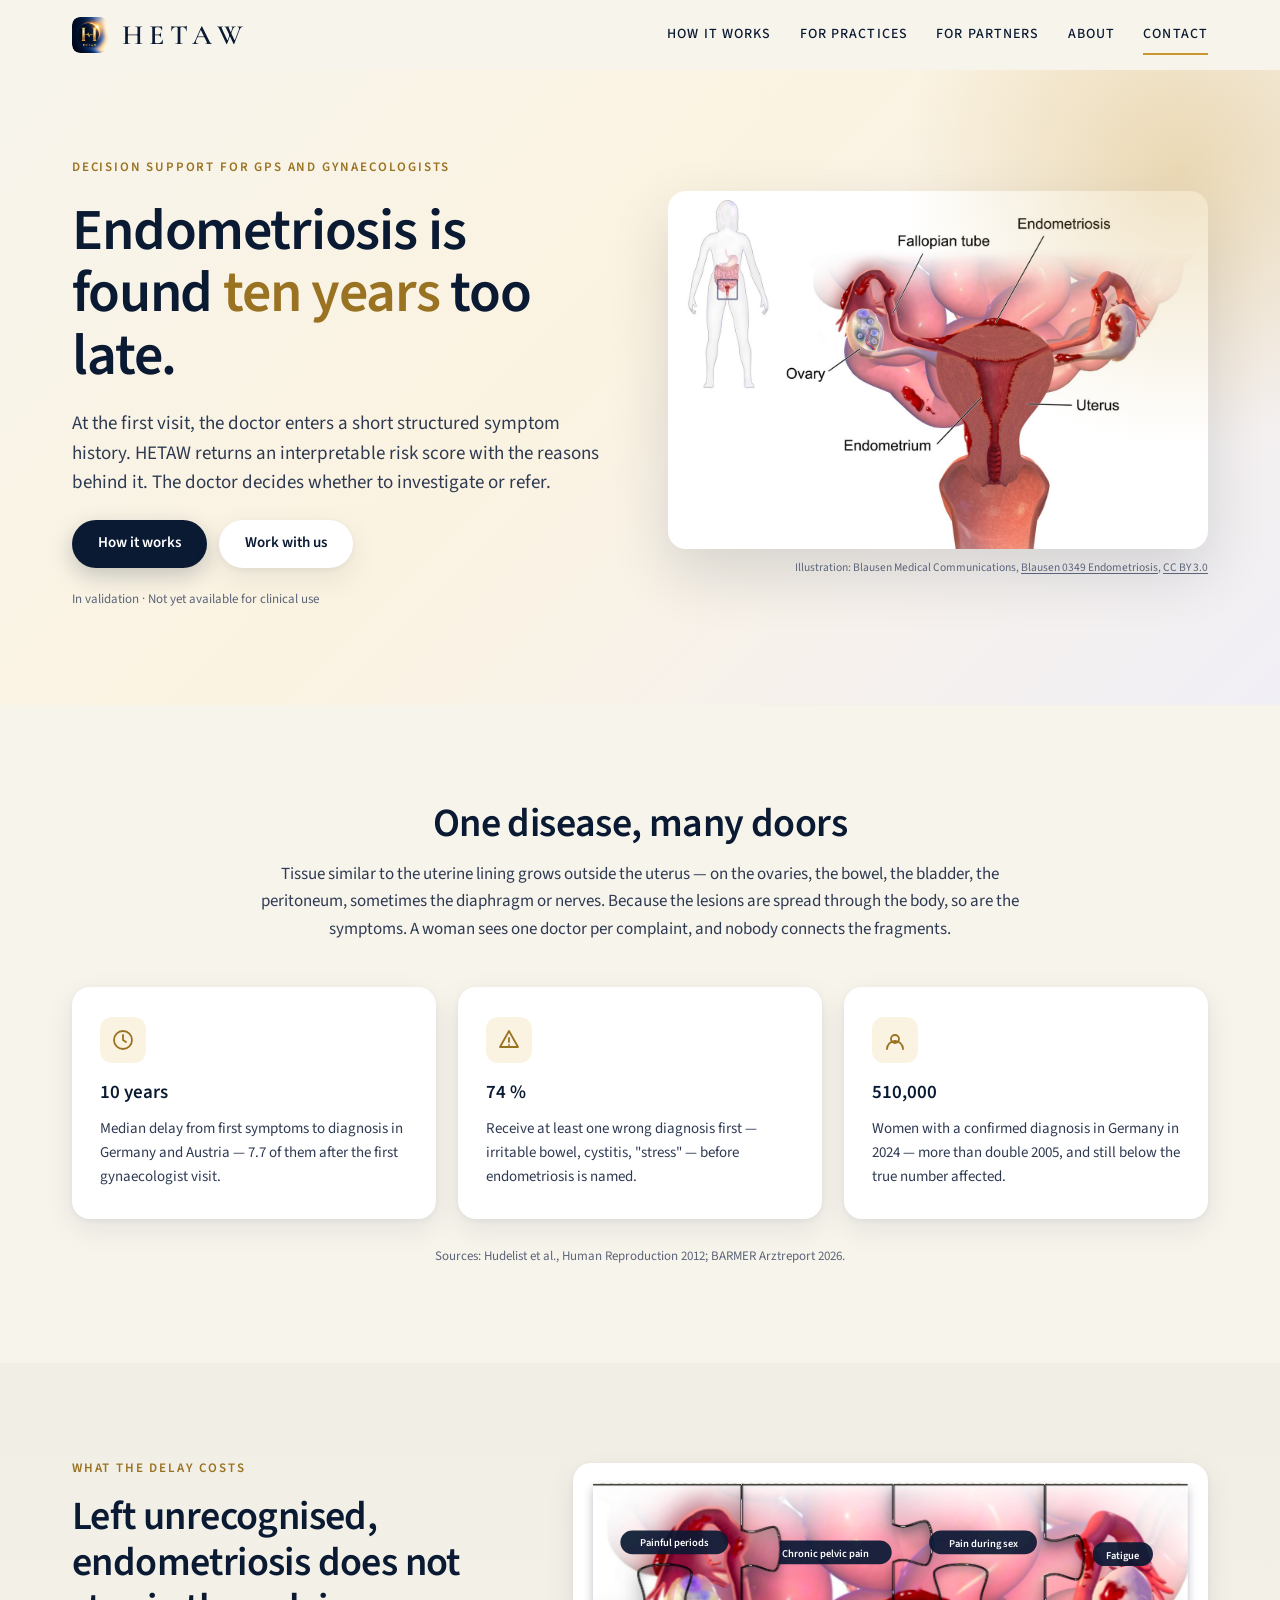
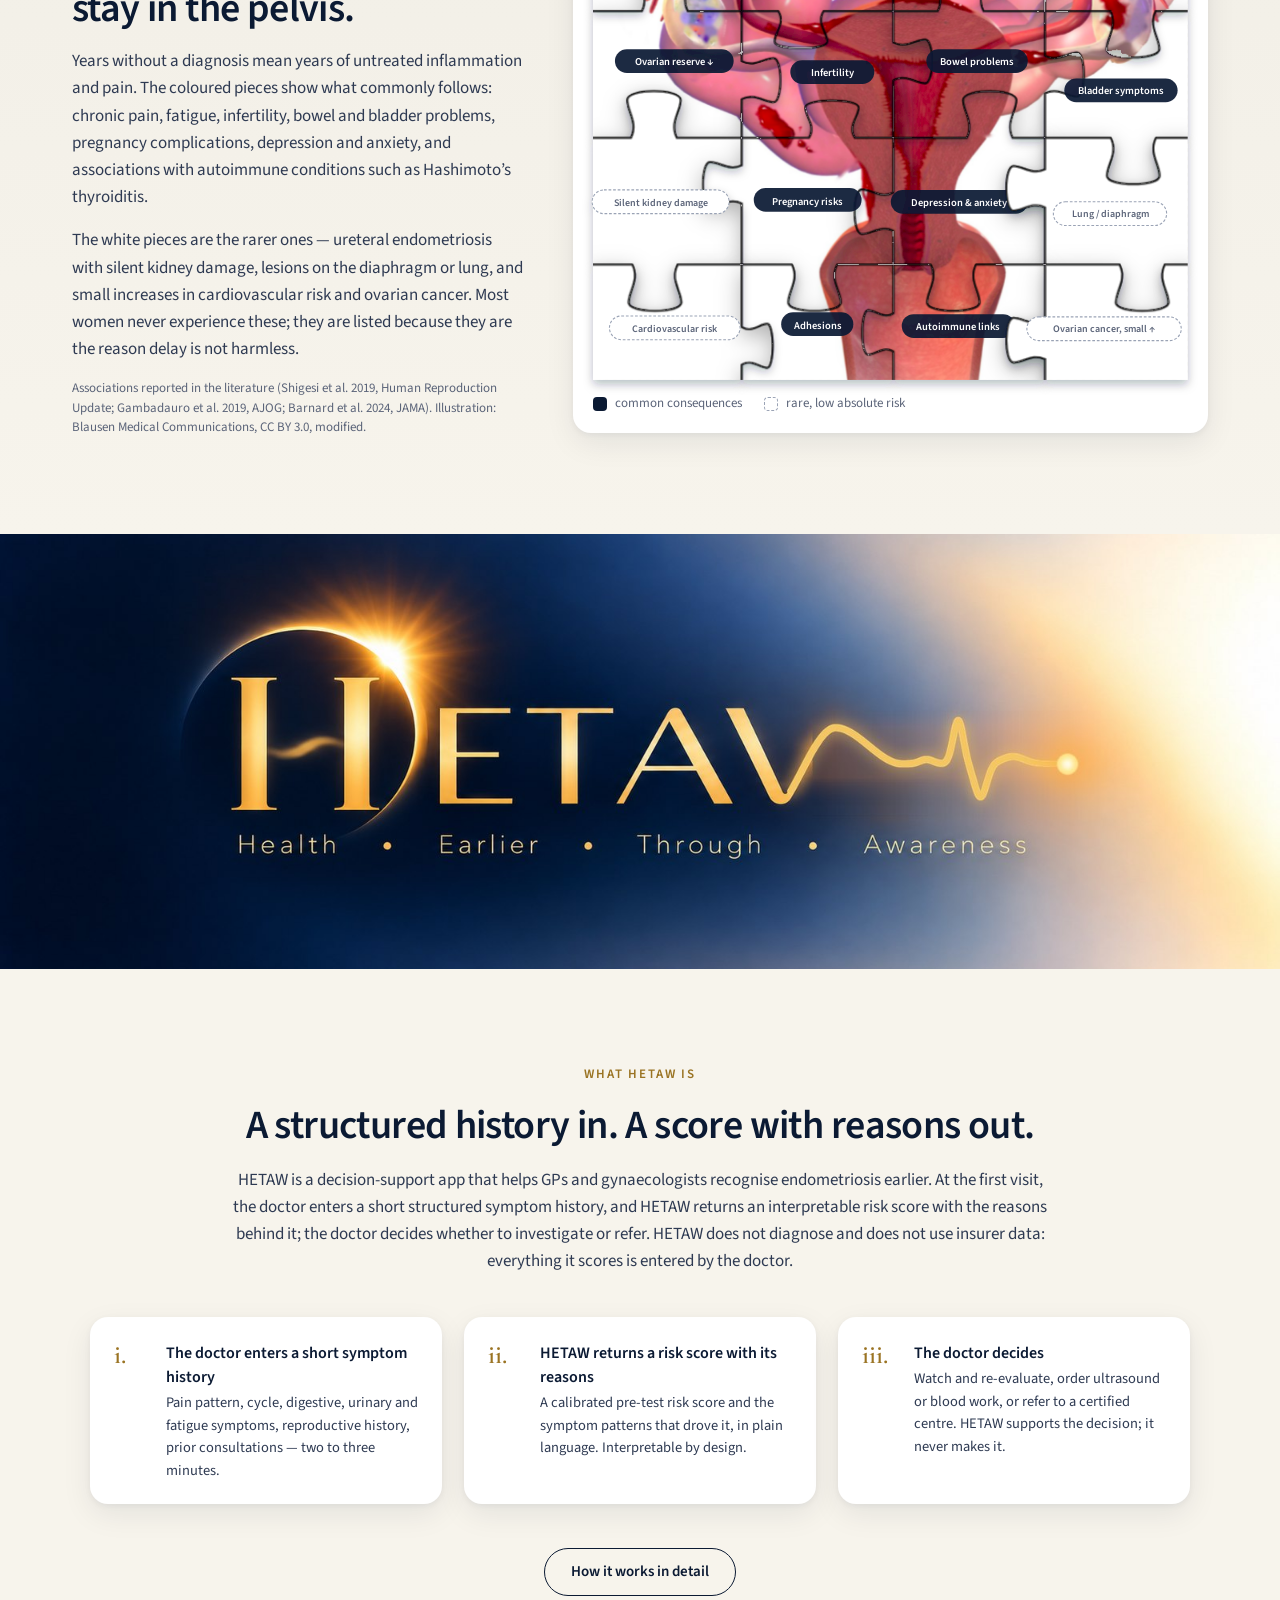
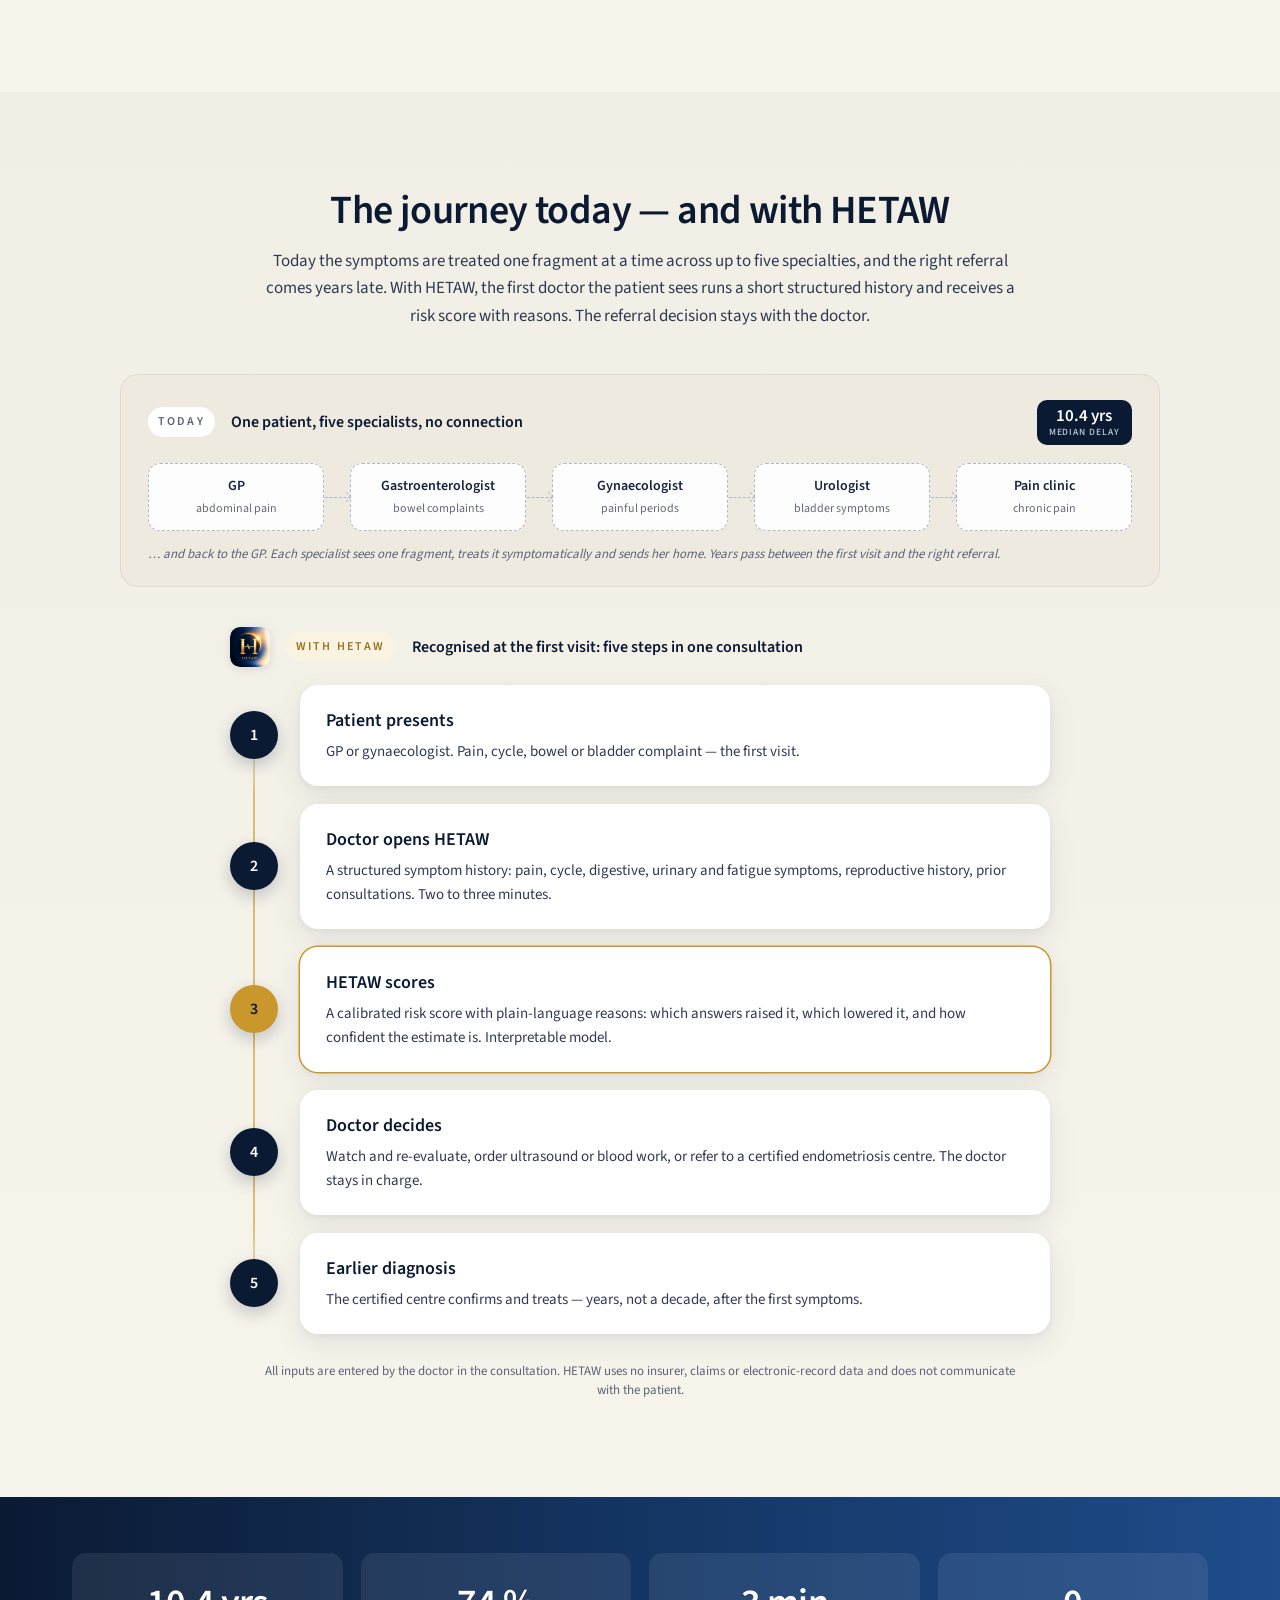
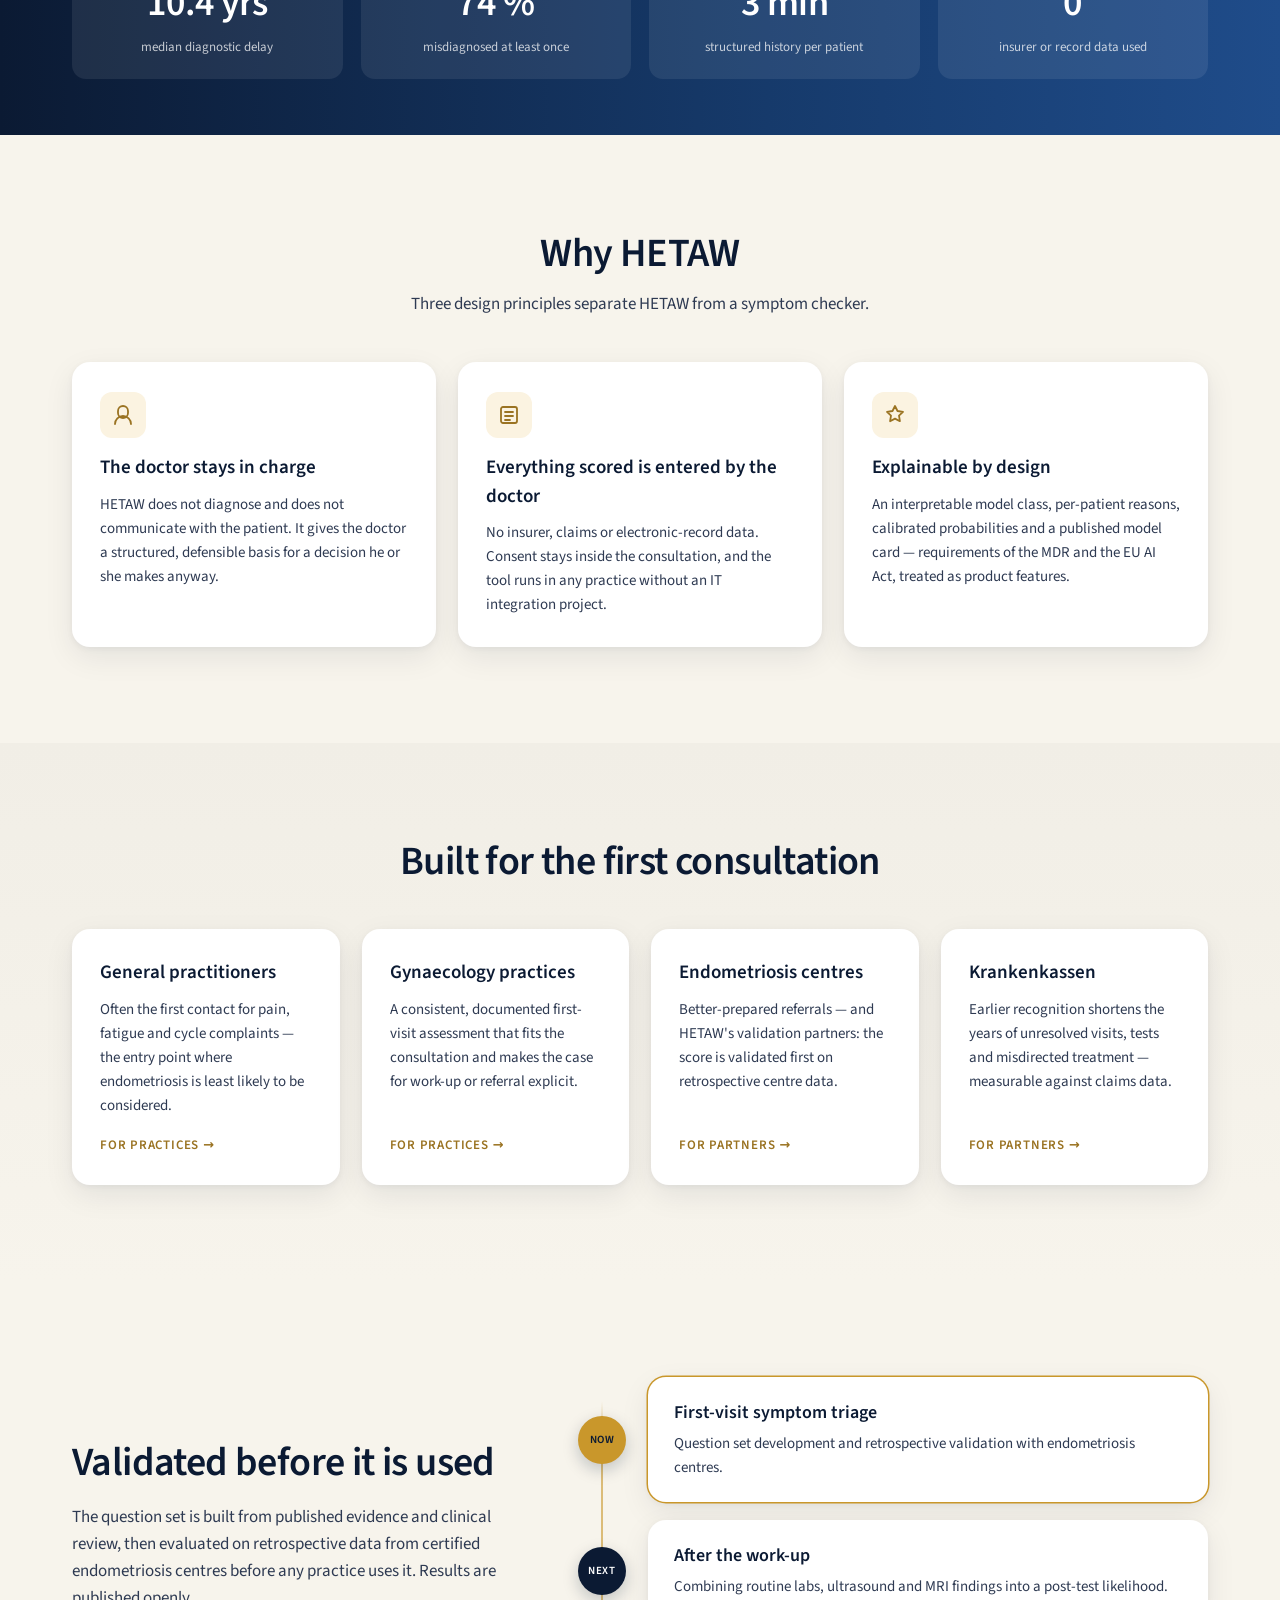
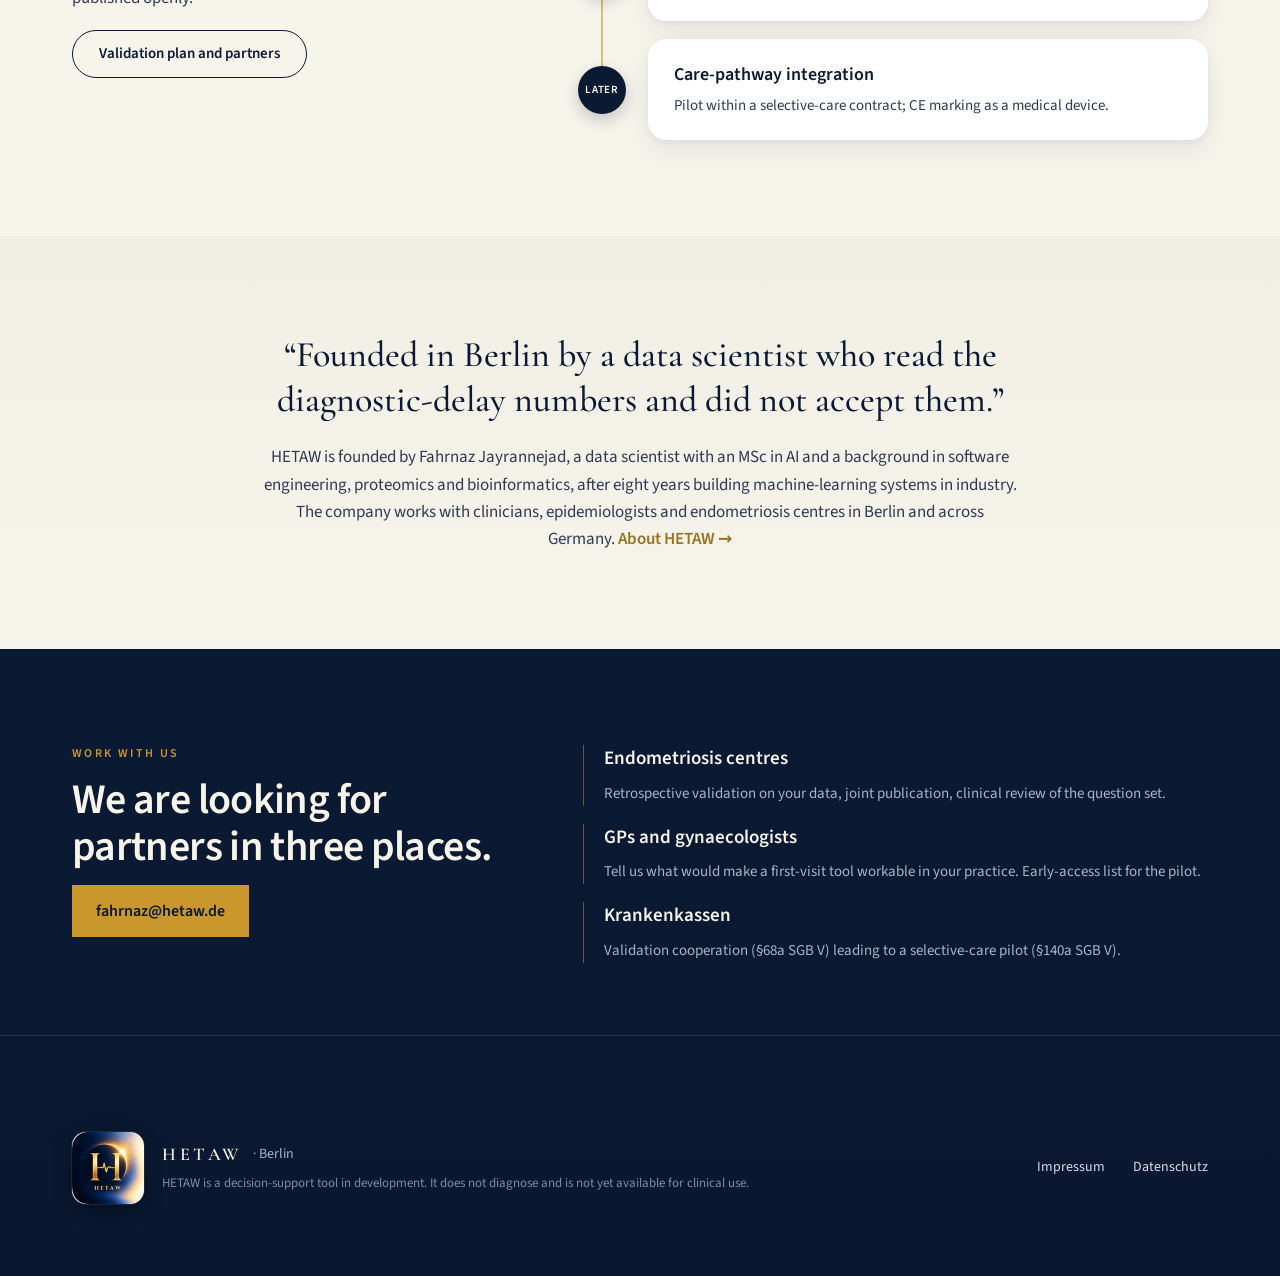
==== commit 0c0928e9: "Footer: icon spans brand line and disclaimer Co-Authored-By: Claude Fable 5.1 <noreply@anthropic.com" ====
--- a/index.html
+++ b/index.html
@@ -13,7 +13,7 @@
 <meta name="theme-color" content="#0B1A33">
 <link rel="icon" type="image/png" href="assets/favicon.png?v=2">
 <link rel="apple-touch-icon" href="assets/apple-touch-icon.png">
-<link rel="stylesheet" href="assets/style.css?v=20261108c">
+<link rel="stylesheet" href="assets/style.css?v=20261108d">
 </head>
 <body>
 <header class="masthead">
@@ -230,14 +230,19 @@
   </div>
   <footer class="footer">
     <div class="wrap">
-      <span class="brand-small"><img src="assets/hetaw-icon.png" alt="" width="56" height="56"><b>HETAW</b><span>· Berlin</span></span>
+      <div class="foot-brand">
+        <img src="assets/hetaw-icon.png" alt="" width="72" height="72">
+        <div>
+          <span class="brand-small"><b>HETAW</b><span>· Berlin</span></span>
+          <p class="disclaimer">HETAW is a decision-support tool in development. It does not diagnose and is not yet available for clinical use.</p>
+        </div>
+      </div>
       <nav aria-label="Legal"><a href="impressum.html">Impressum</a><a href="datenschutz.html">Datenschutz</a></nav>
-      <p class="disclaimer">HETAW is a decision-support tool in development. It does not diagnose and is not yet available for clinical use.</p>
     </div>
   </footer>
 </section>
 
 </main>
-<script src="assets/motion.js?v=20261108c" defer></script>
+<script src="assets/motion.js?v=20261108d" defer></script>
 </body>
 </html>
--- a/assets/style.css
+++ b/assets/style.css
@@ -133,12 +133,14 @@
 /* footer */
 .footer{border-top:1px solid var(--rule-dark)}
 .footer .wrap{padding-top:24px;padding-bottom:24px;display:flex;flex-wrap:wrap;justify-content:space-between;align-items:center;gap:12px 32px;font-size:14px;color:var(--on-dark-muted)}
-.footer .brand-small{display:flex;align-items:center;gap:14px}
-.footer .brand-small img{width:56px;height:56px;border-radius:12px;box-shadow:0 0 0 1px rgba(255,255,255,.08),0 6px 18px rgba(0,0,0,.35)}
+.footer .foot-brand{display:flex;align-items:stretch;gap:18px;flex:1 1 520px;min-width:0}
+.footer .foot-brand img{width:auto;height:72px;align-self:center;border-radius:14px;box-shadow:0 0 0 1px rgba(255,255,255,.08),0 6px 18px rgba(0,0,0,.35);flex:0 0 auto}
+.footer .foot-brand>div{display:flex;flex-direction:column;justify-content:center;gap:6px;min-width:0}
+.footer .brand-small{display:flex;align-items:center;gap:10px}
 .footer .brand-small b{font-family:var(--serif);font-size:18px;font-weight:600;letter-spacing:.2em;color:var(--on-dark)}
 .footer nav{display:flex;flex-wrap:wrap;gap:8px 28px}
 .footer nav a{color:var(--on-dark-2);padding:8px 0}
-.footer .disclaimer{flex:1 1 100%;font-size:13px;line-height:1.5;color:#7F8CA6}
+.footer .disclaimer{margin:0;font-size:13px;line-height:1.5;color:#7F8CA6}
 
 /* legal pages */
 .legal .wrap{max-width:820px;padding-top:64px;padding-bottom:96px}
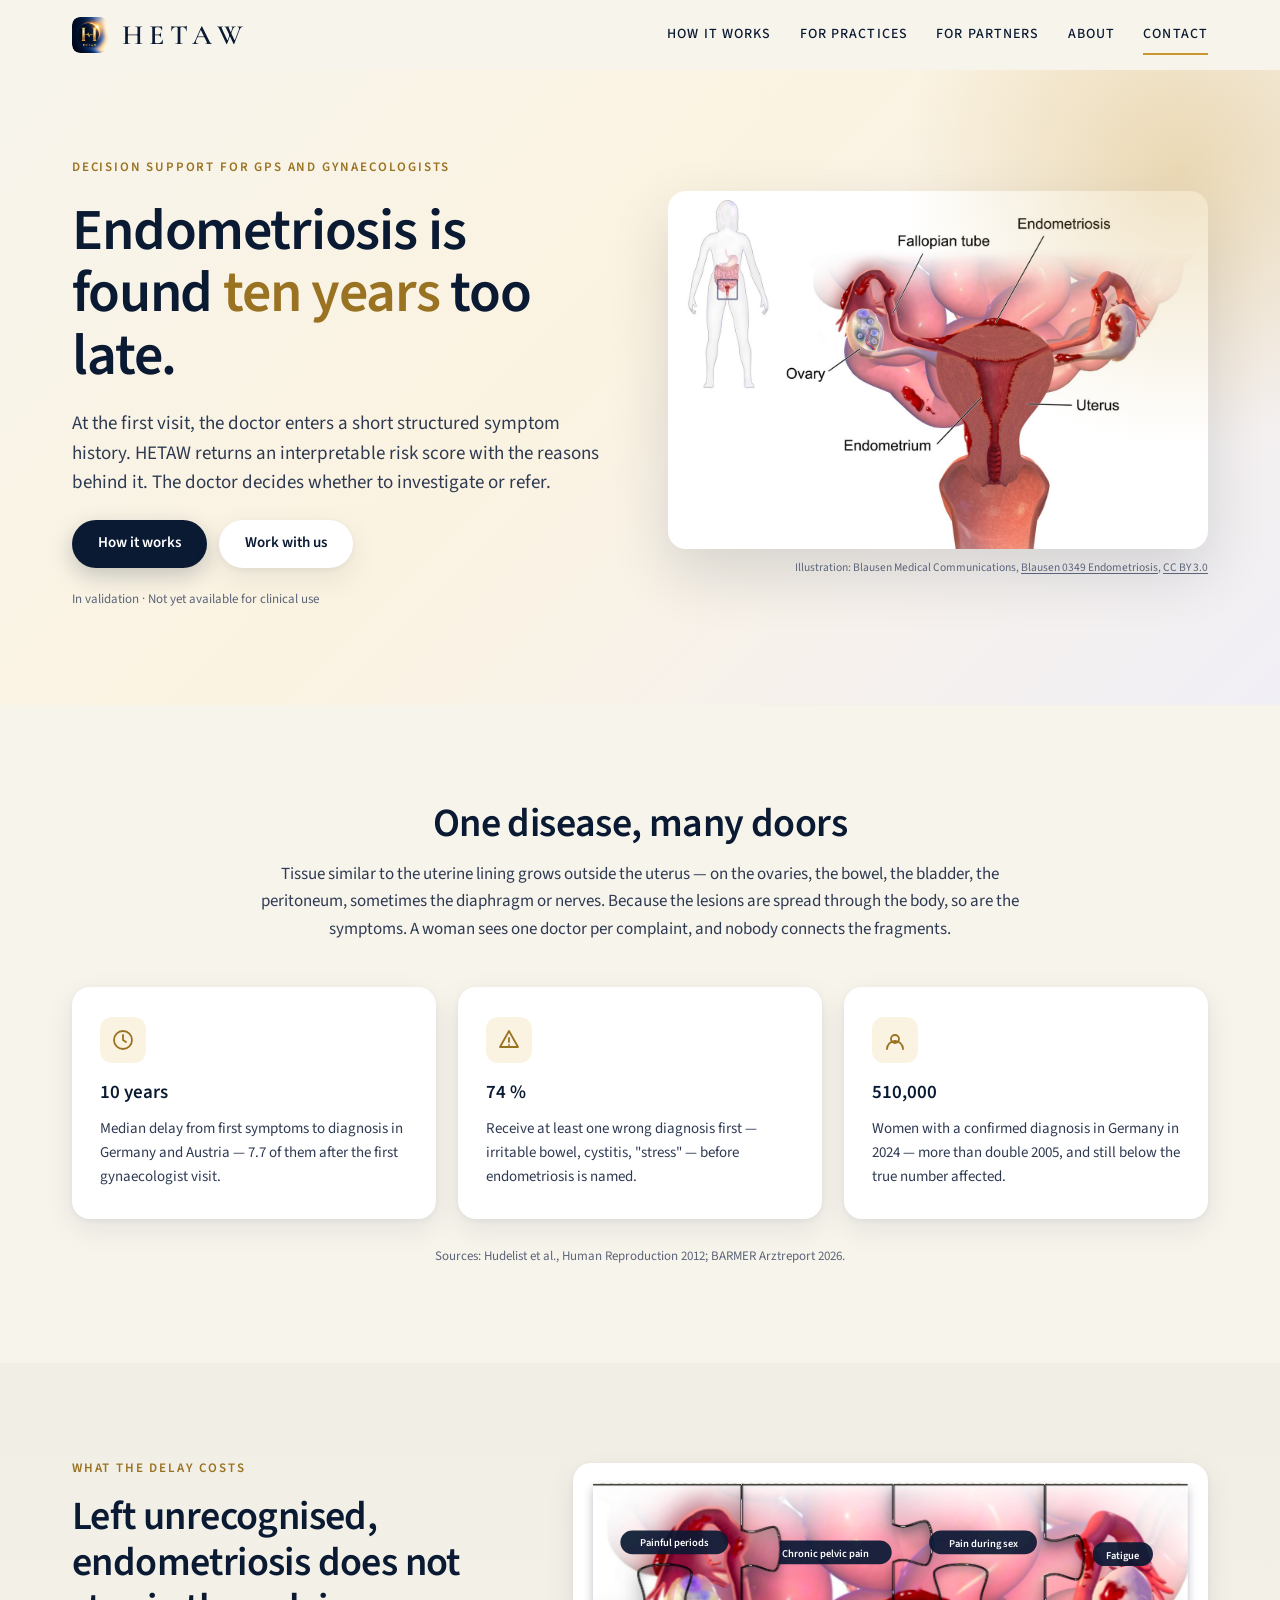
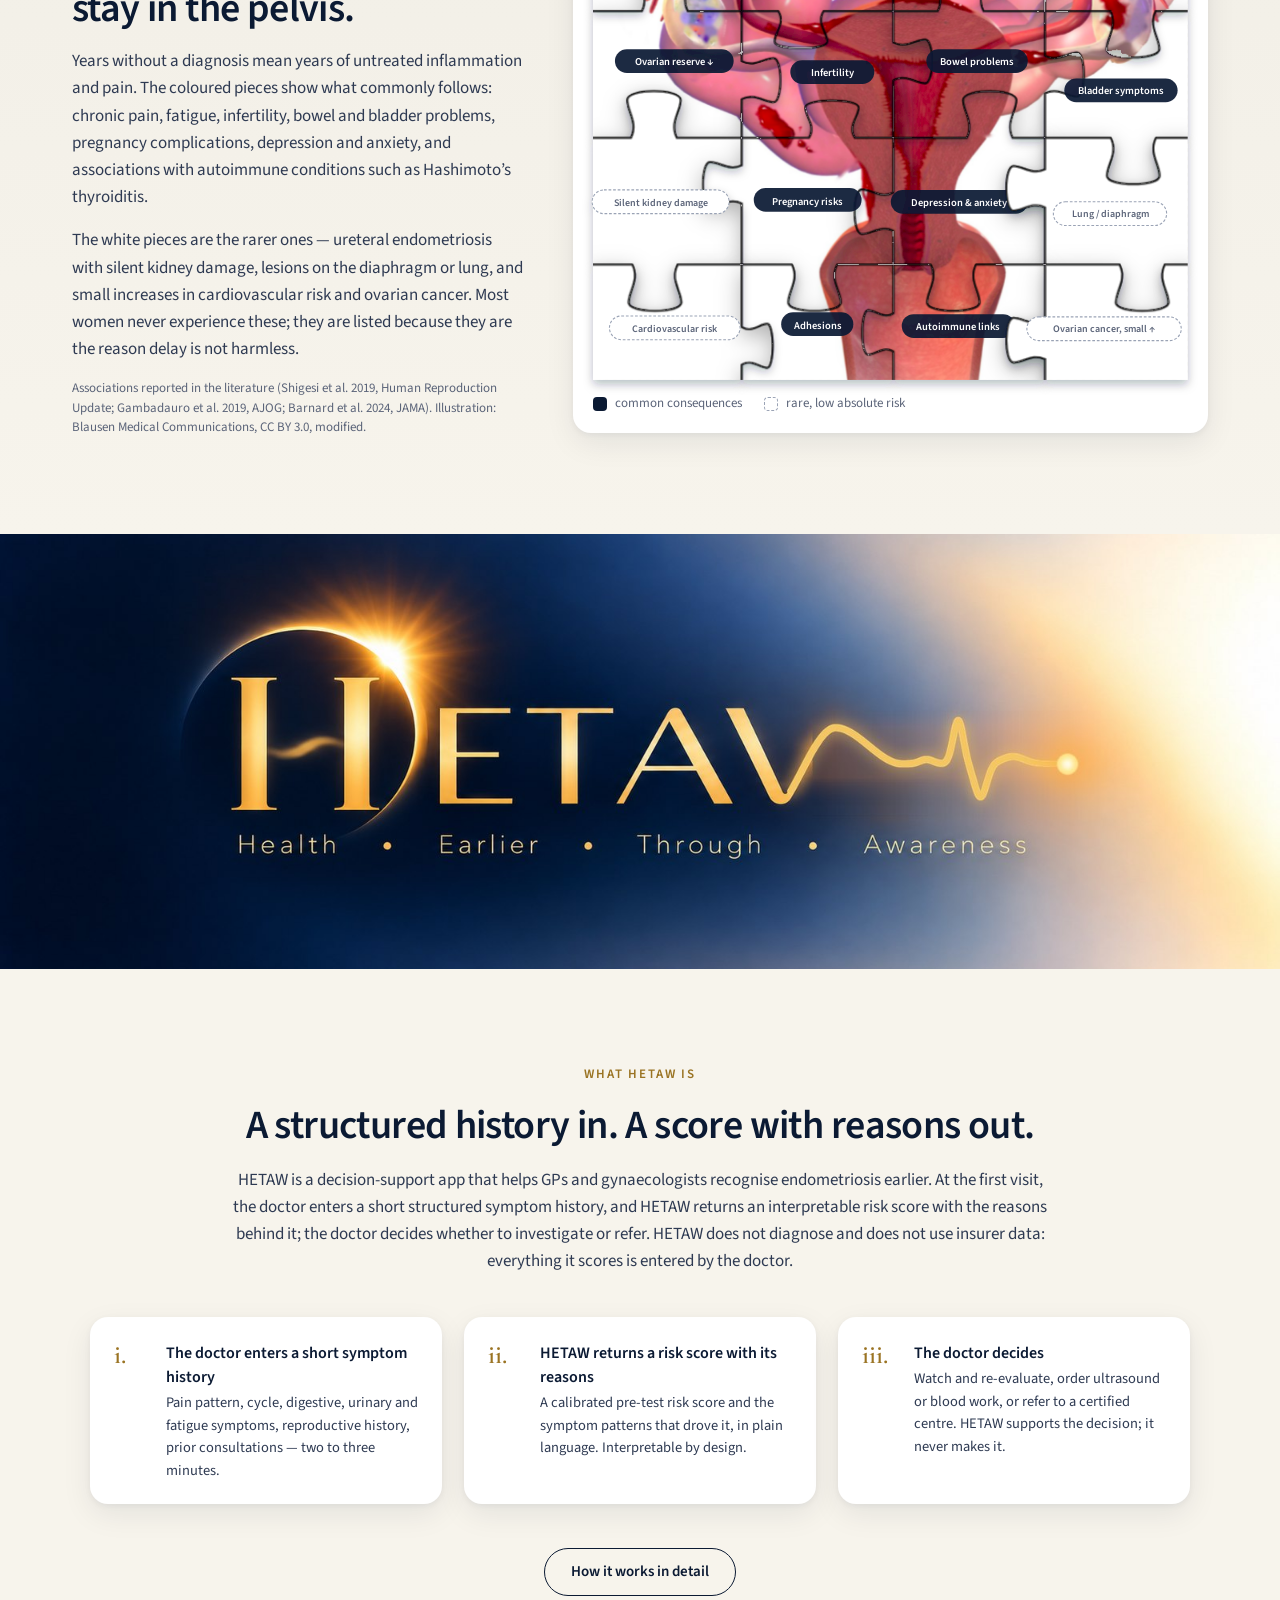
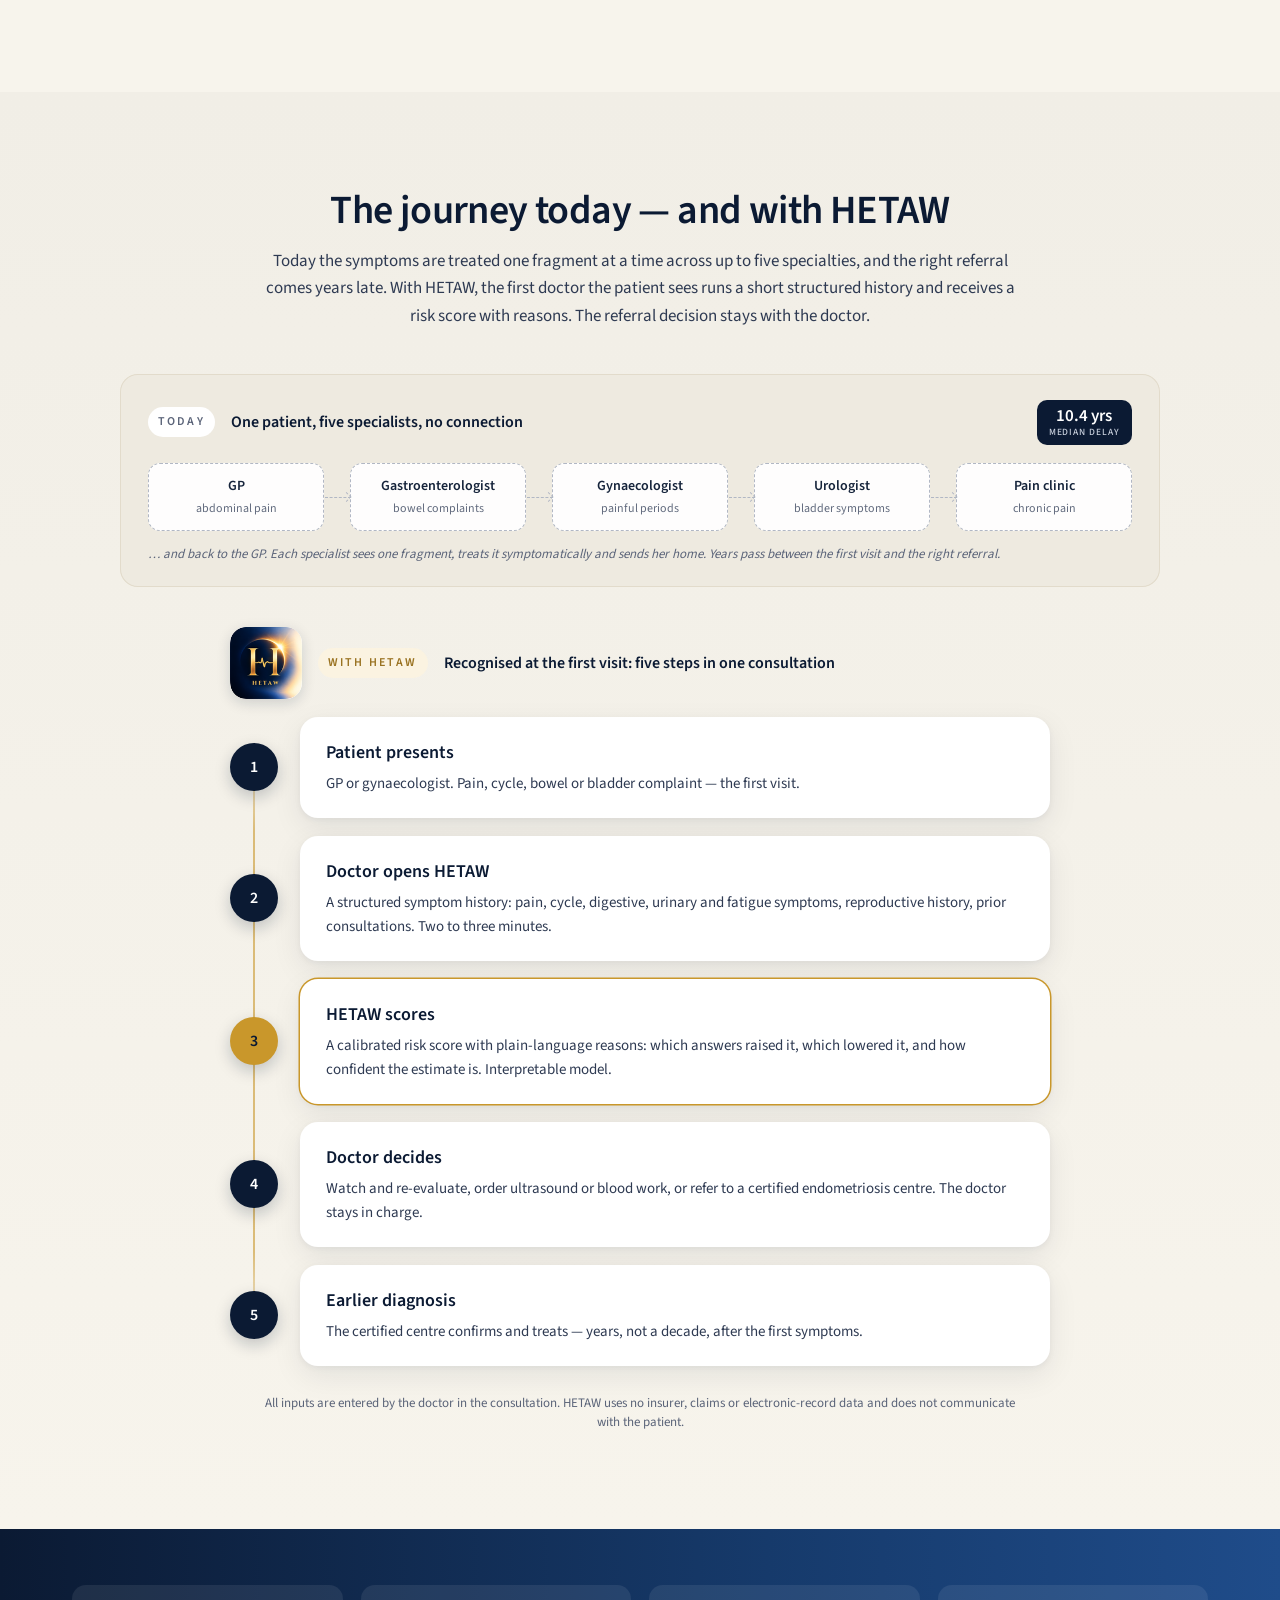
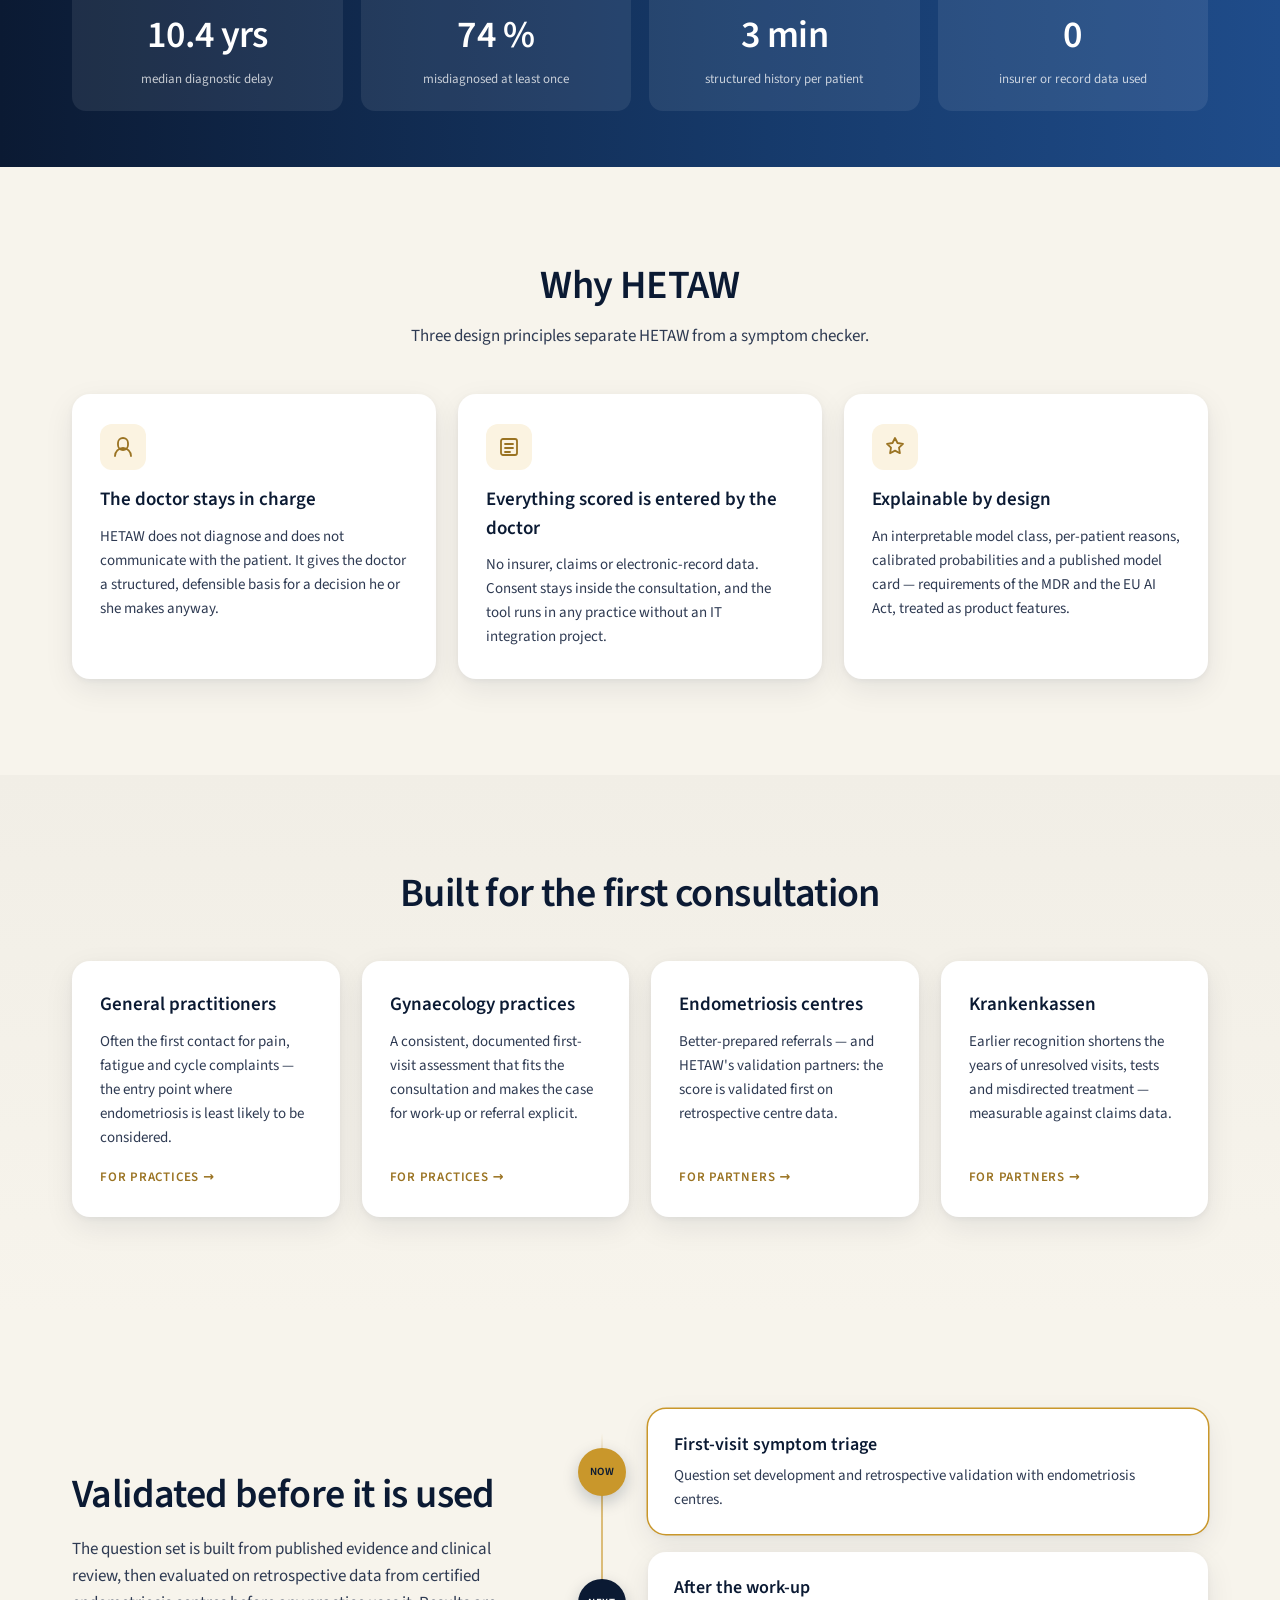
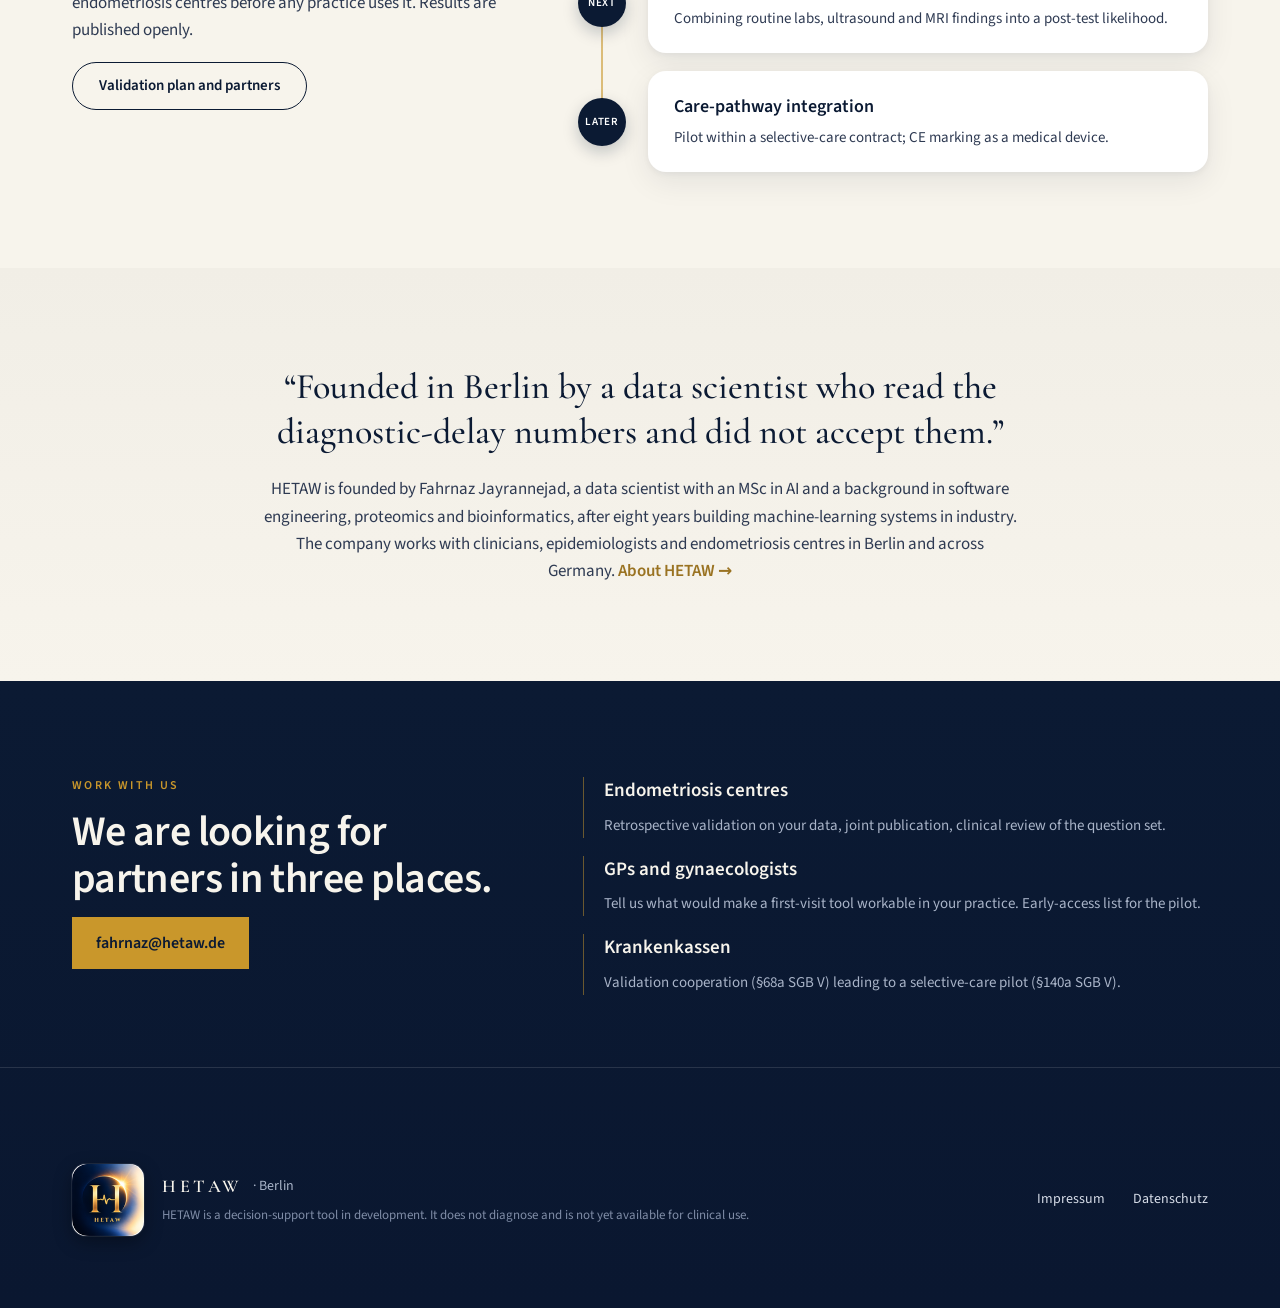
==== commit 6f4c9d49: "Journey: larger HETAW icon (72px) next to the With-HETAW header Co-Authored-By: Claude Fable 5.1 <no" ====
--- a/index.html
+++ b/index.html
@@ -13,7 +13,7 @@
 <meta name="theme-color" content="#0B1A33">
 <link rel="icon" type="image/png" href="assets/favicon.png?v=2">
 <link rel="apple-touch-icon" href="assets/apple-touch-icon.png">
-<link rel="stylesheet" href="assets/style.css?v=20261108d">
+<link rel="stylesheet" href="assets/style.css?v=20261108f">
 </head>
 <body>
 <header class="masthead">
@@ -142,7 +142,7 @@
       </ol>
       <p class="today-loop">… and back to the GP. Each specialist sees one fragment, treats it symptomatically and sends her home. Years pass between the first visit and the right referral.</p>
     </div>
-    <div class="with-head reveal"><img class="with-icon" src="assets/hetaw-icon.png" alt="" width="40" height="40"><span class="today-tag gold">With HETAW</span><span class="today-title">Recognised at the first visit: five steps in one consultation</span></div>
+    <div class="with-head reveal"><img class="with-icon" src="assets/hetaw-icon.png" alt="" width="72" height="72"><span class="today-tag gold">With HETAW</span><span class="today-title">Recognised at the first visit: five steps in one consultation</span></div>
     <ol class="tl">
       <li class="reveal"><span class="tl-n">1</span><div class="card tl-card"><h3>Patient presents</h3><p>GP or gynaecologist. Pain, cycle, bowel or bladder complaint — the first visit.</p></div></li>
       <li class="reveal delay-1"><span class="tl-n">2</span><div class="card tl-card"><h3>Doctor opens HETAW</h3><p>A structured symptom history: pain, cycle, digestive, urinary and fatigue symptoms, reproductive history, prior consultations. Two to three minutes.</p></div></li>
@@ -243,6 +243,6 @@
 </section>
 
 </main>
-<script src="assets/motion.js?v=20261108d" defer></script>
+<script src="assets/motion.js?v=20261108f" defer></script>
 </body>
 </html>
--- a/assets/style.css
+++ b/assets/style.css
@@ -484,7 +484,8 @@
 .with-head{max-width:820px;margin:0 auto 18px}
 .today-tag{font-size:12px;letter-spacing:.18em;text-transform:uppercase;font-weight:700;color:var(--muted);background:#FFFFFF;padding:6px 10px;border-radius:999px}
 .today-tag.gold{color:var(--gold-dark);background:#FBF3E1}
-.with-icon{width:40px;height:40px;border-radius:10px;box-shadow:0 2px 8px rgba(11,31,59,.12);flex:0 0 auto}
+.with-icon{width:72px;height:72px;border-radius:16px;box-shadow:0 4px 14px rgba(11,31,59,.16);flex:0 0 auto}
+@media (max-width:640px){.with-icon{width:56px;height:56px;border-radius:12px}}
 .today-title{font-size:16px;font-weight:600;color:var(--ink)}
 .today-badge{margin-left:auto;background:var(--ink);color:#FFFFFF;padding:8px 12px;border-radius:10px;font-weight:700;font-size:17px;line-height:1;display:flex;flex-direction:column;align-items:center;gap:3px}
 .today-badge small{font-size:9.5px;letter-spacing:.1em;text-transform:uppercase;font-weight:500;color:#C9D0DD}
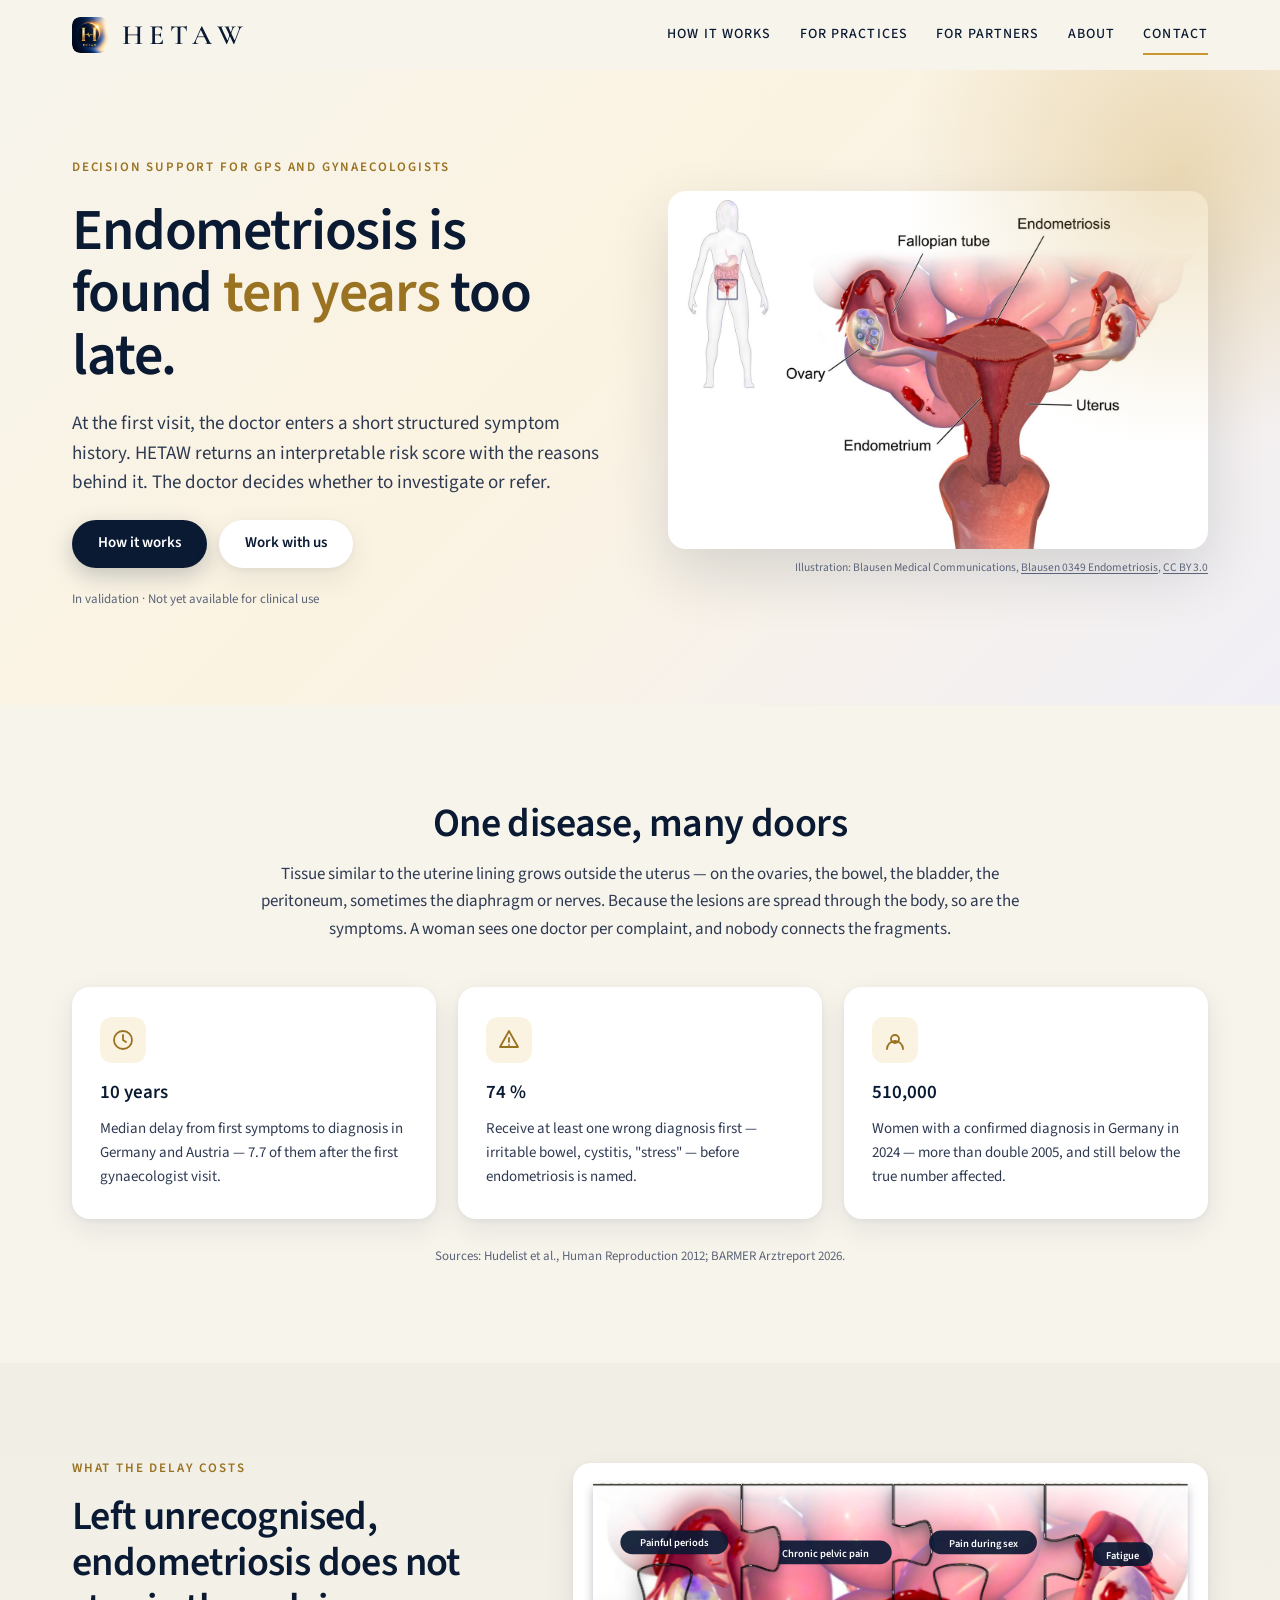
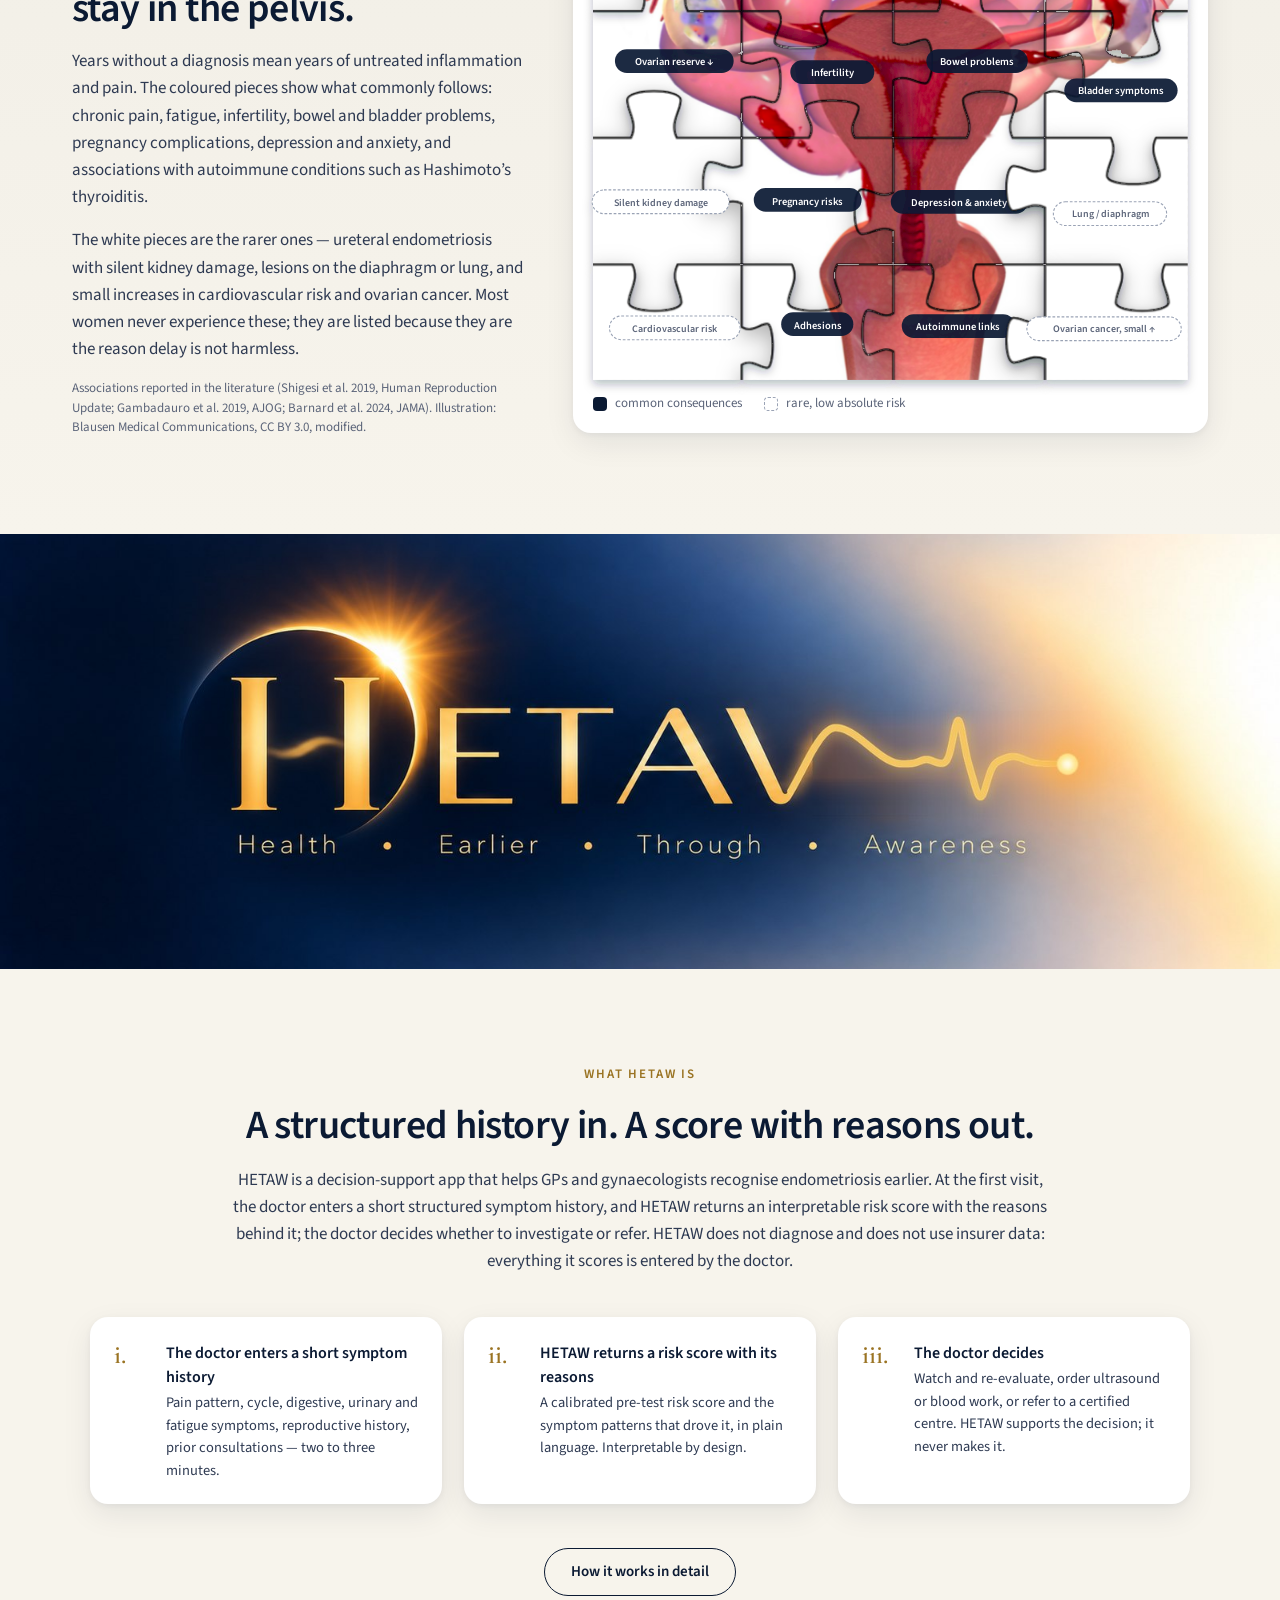
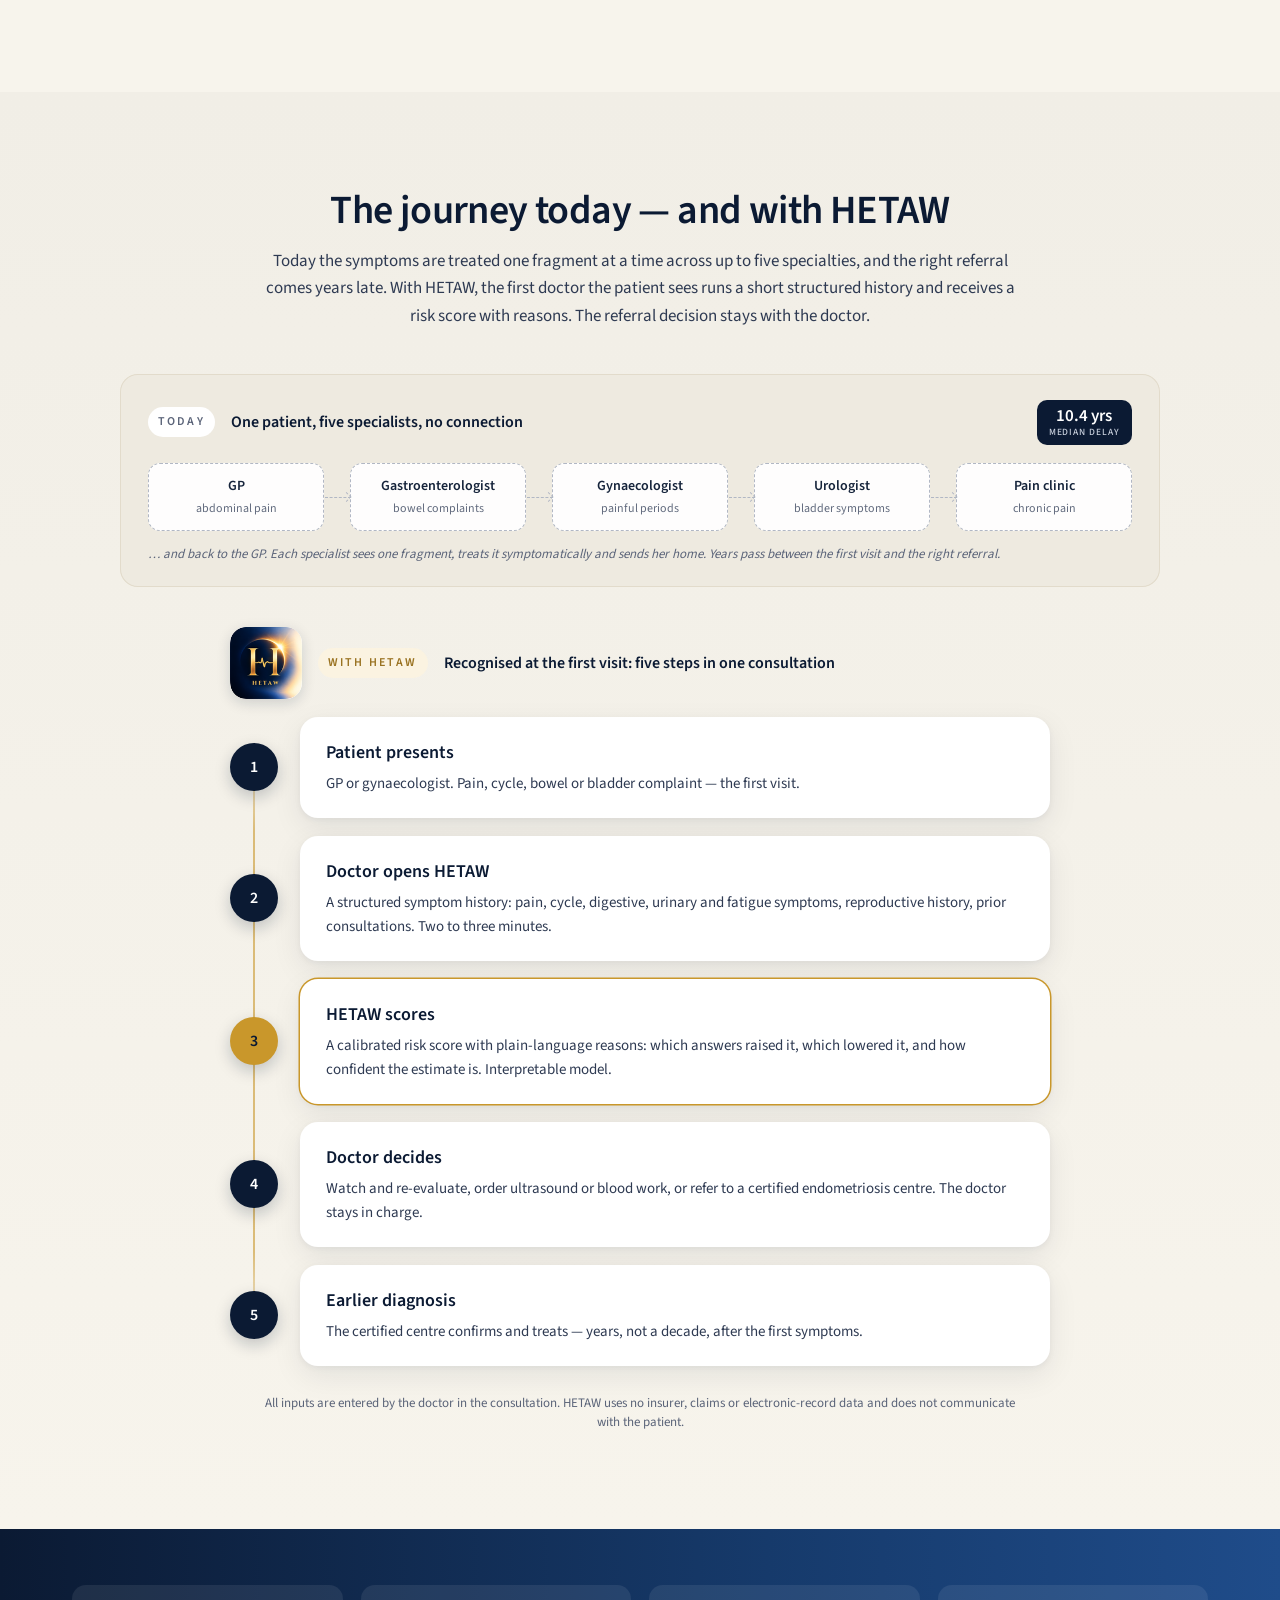
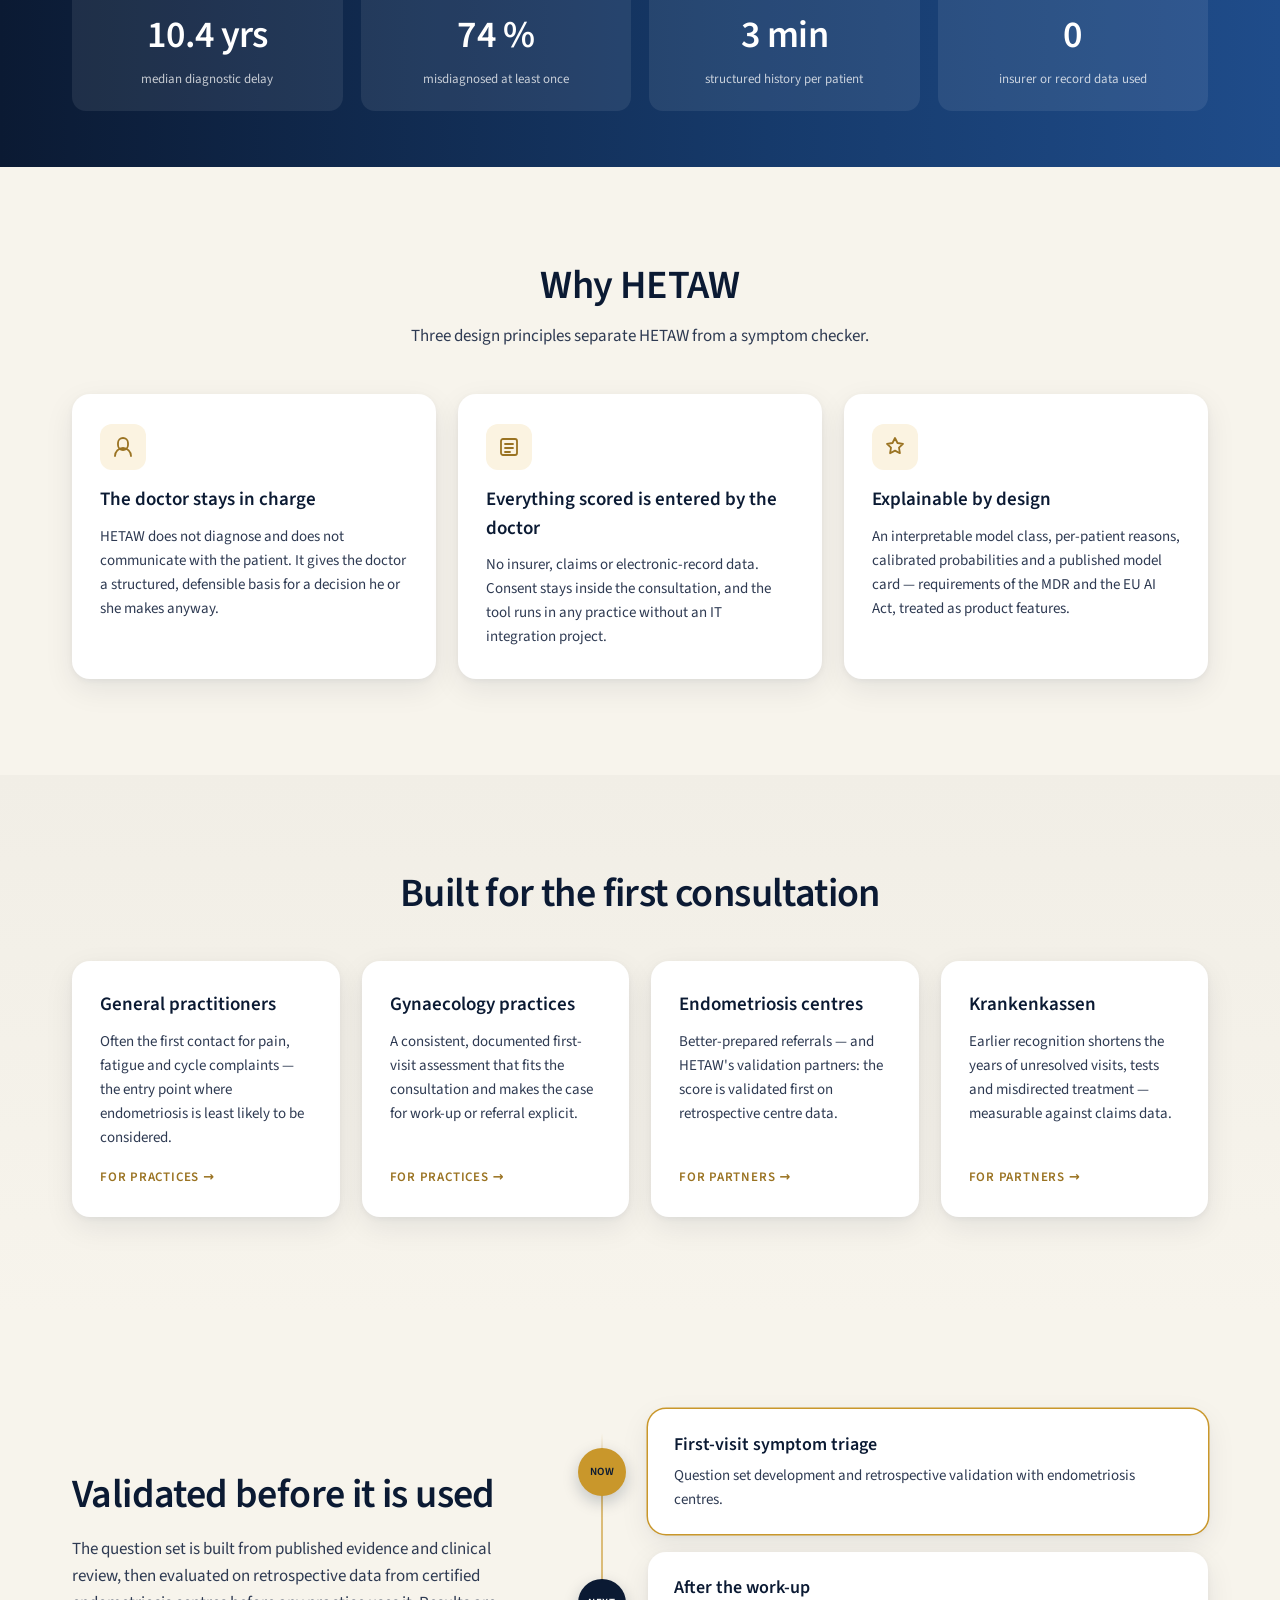
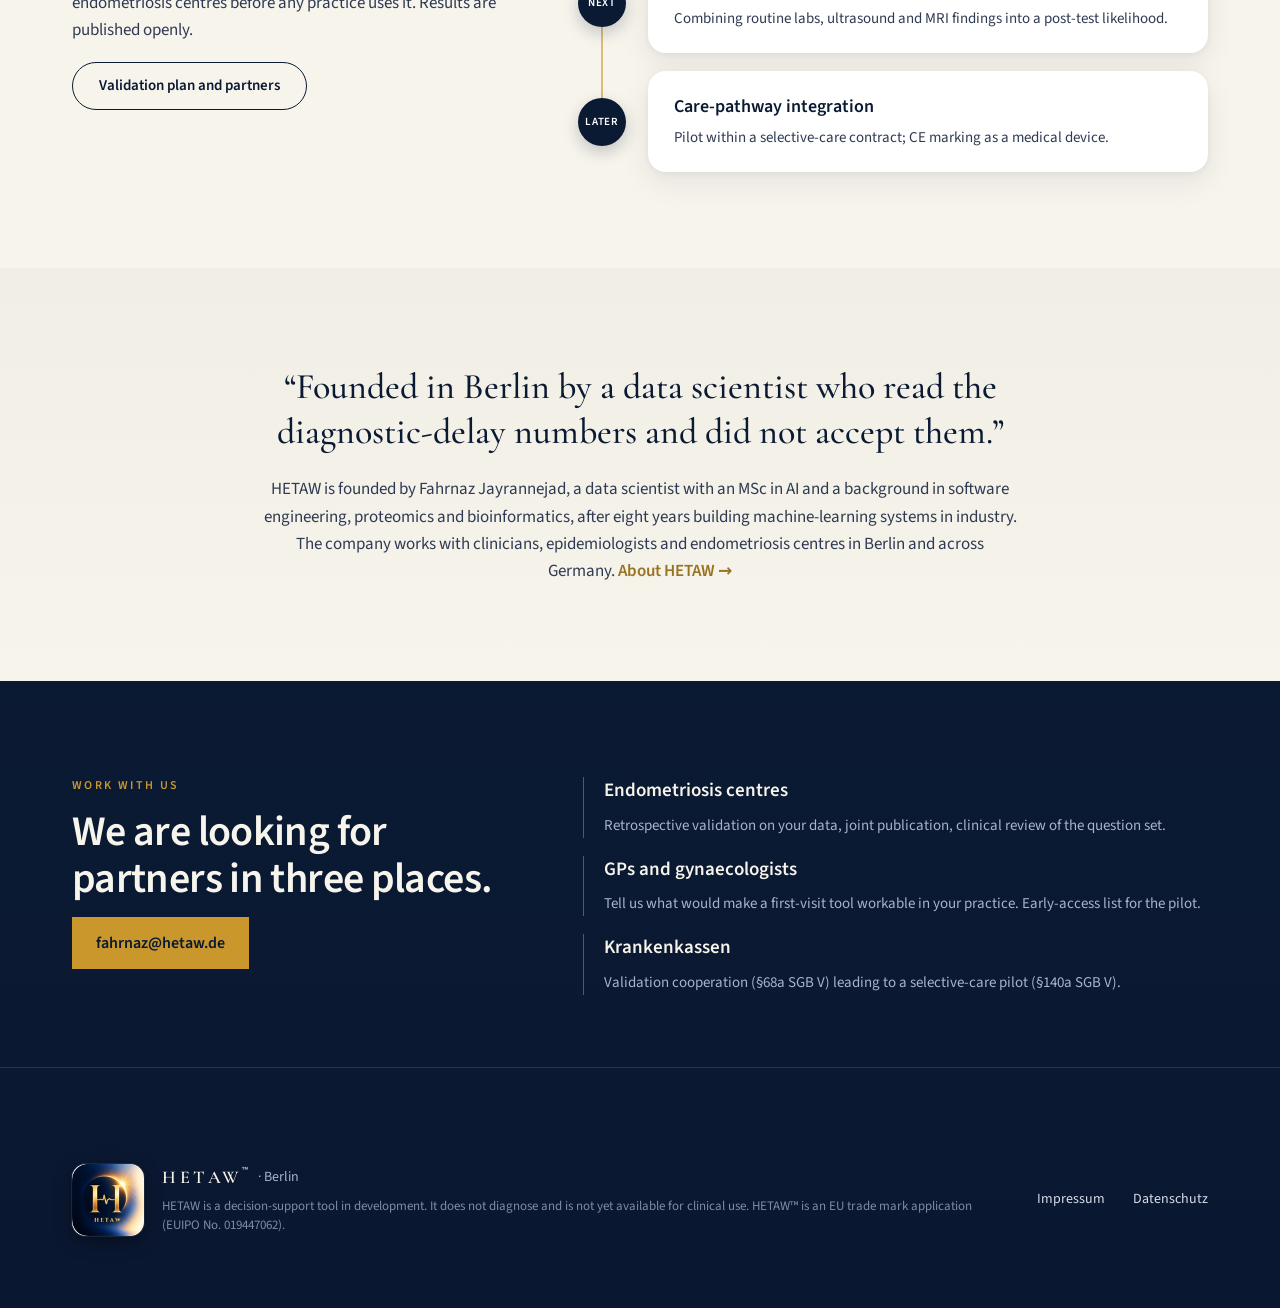
==== commit a600b984: "Add ™ and EUTM application note (No. 019447062) Co-Authored-By: Claude Fable 5.1 <noreply@anthropic." ====
--- a/index.html
+++ b/index.html
@@ -13,7 +13,7 @@
 <meta name="theme-color" content="#0B1A33">
 <link rel="icon" type="image/png" href="assets/favicon.png?v=2">
 <link rel="apple-touch-icon" href="assets/apple-touch-icon.png">
-<link rel="stylesheet" href="assets/style.css?v=20261108f">
+<link rel="stylesheet" href="assets/style.css?v=20261108g">
 </head>
 <body>
 <header class="masthead">
@@ -233,8 +233,8 @@
       <div class="foot-brand">
         <img src="assets/hetaw-icon.png" alt="" width="72" height="72">
         <div>
-          <span class="brand-small"><b>HETAW</b><span>· Berlin</span></span>
-          <p class="disclaimer">HETAW is a decision-support tool in development. It does not diagnose and is not yet available for clinical use.</p>
+          <span class="brand-small"><b>HETAW<sup class="tm">™</sup></b><span>· Berlin</span></span>
+          <p class="disclaimer">HETAW is a decision-support tool in development. It does not diagnose and is not yet available for clinical use. HETAW™ is an EU trade mark application (EUIPO No. 019447062).</p>
         </div>
       </div>
       <nav aria-label="Legal"><a href="impressum.html">Impressum</a><a href="datenschutz.html">Datenschutz</a></nav>
@@ -243,6 +243,6 @@
 </section>
 
 </main>
-<script src="assets/motion.js?v=20261108f" defer></script>
+<script src="assets/motion.js?v=20261108g" defer></script>
 </body>
 </html>
--- a/assets/style.css
+++ b/assets/style.css
@@ -138,6 +138,7 @@
 .footer .foot-brand>div{display:flex;flex-direction:column;justify-content:center;gap:6px;min-width:0}
 .footer .brand-small{display:flex;align-items:center;gap:10px}
 .footer .brand-small b{font-family:var(--serif);font-size:18px;font-weight:600;letter-spacing:.2em;color:var(--on-dark)}
+.footer .brand-small .tm{font-family:var(--sans);font-size:9px;letter-spacing:0;vertical-align:top;margin-left:-.1em;opacity:.8}
 .footer nav{display:flex;flex-wrap:wrap;gap:8px 28px}
 .footer nav a{color:var(--on-dark-2);padding:8px 0}
 .footer .disclaimer{margin:0;font-size:13px;line-height:1.5;color:#7F8CA6}
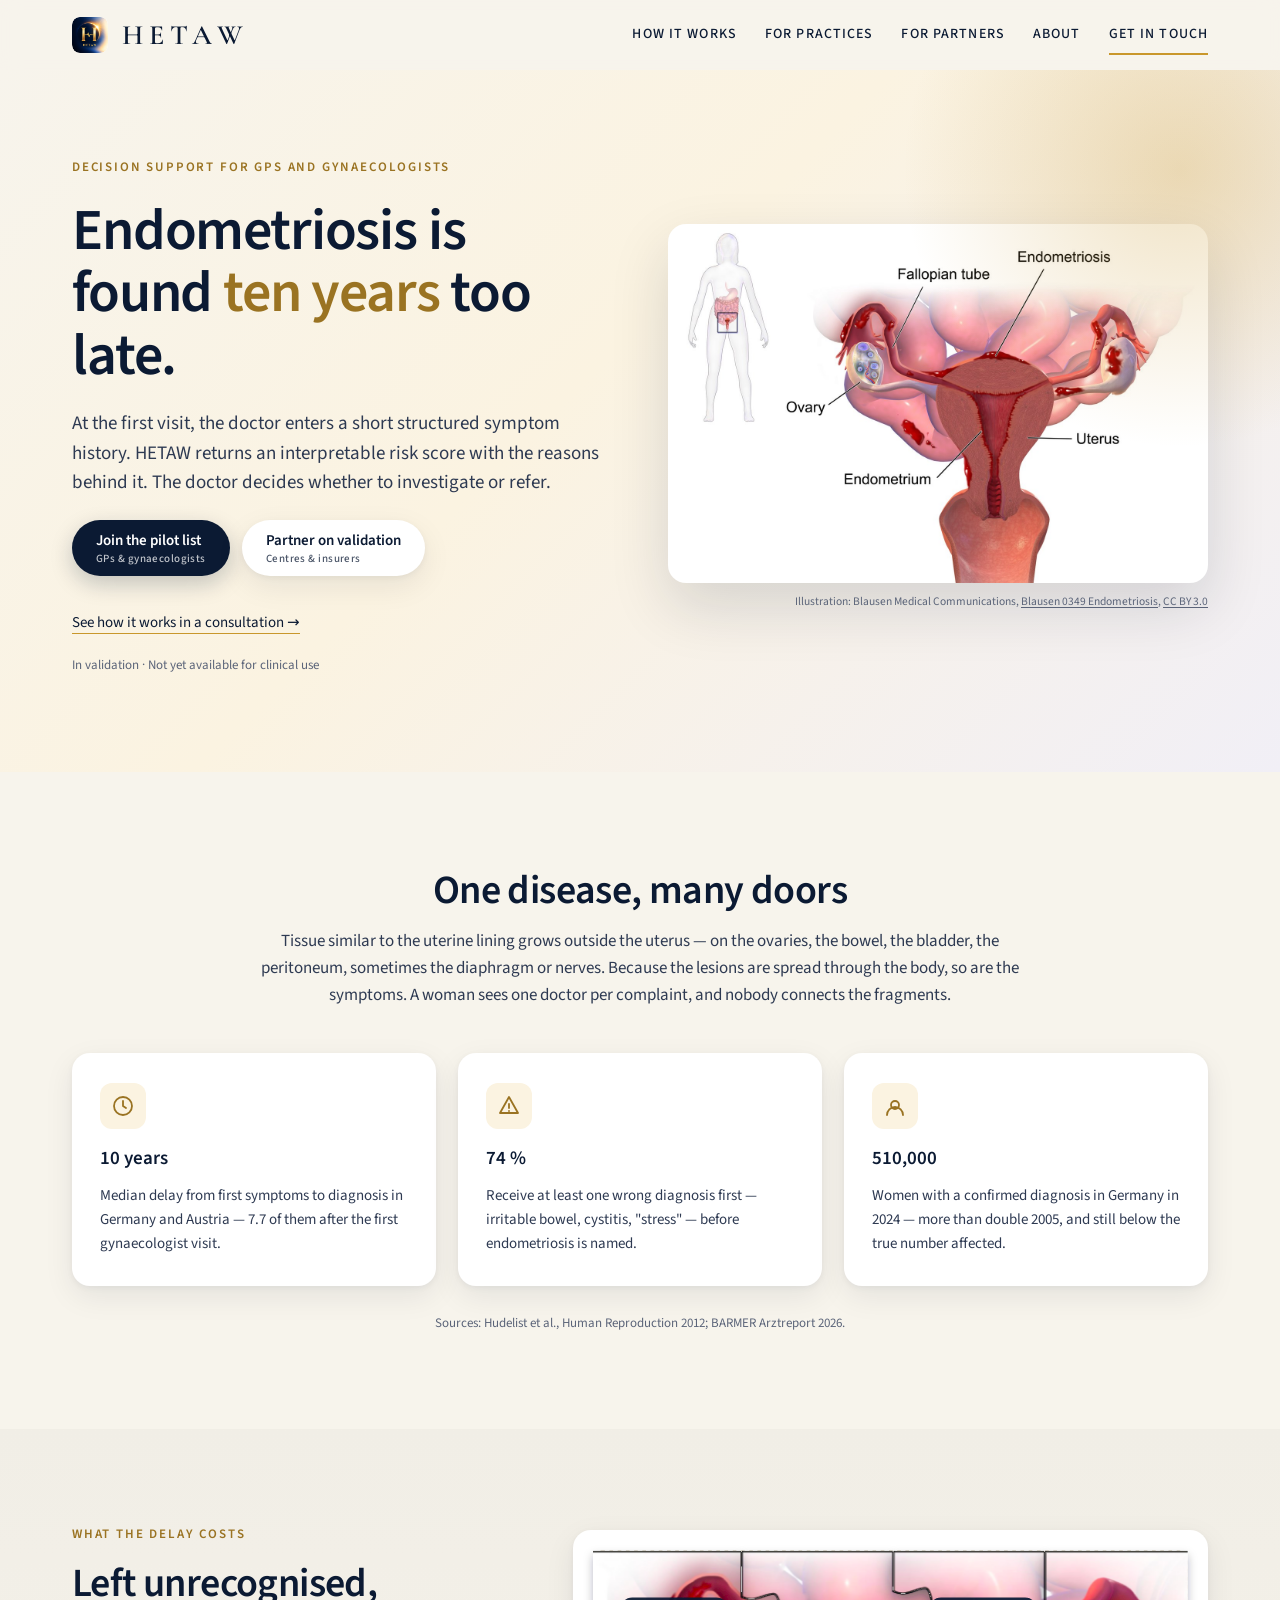
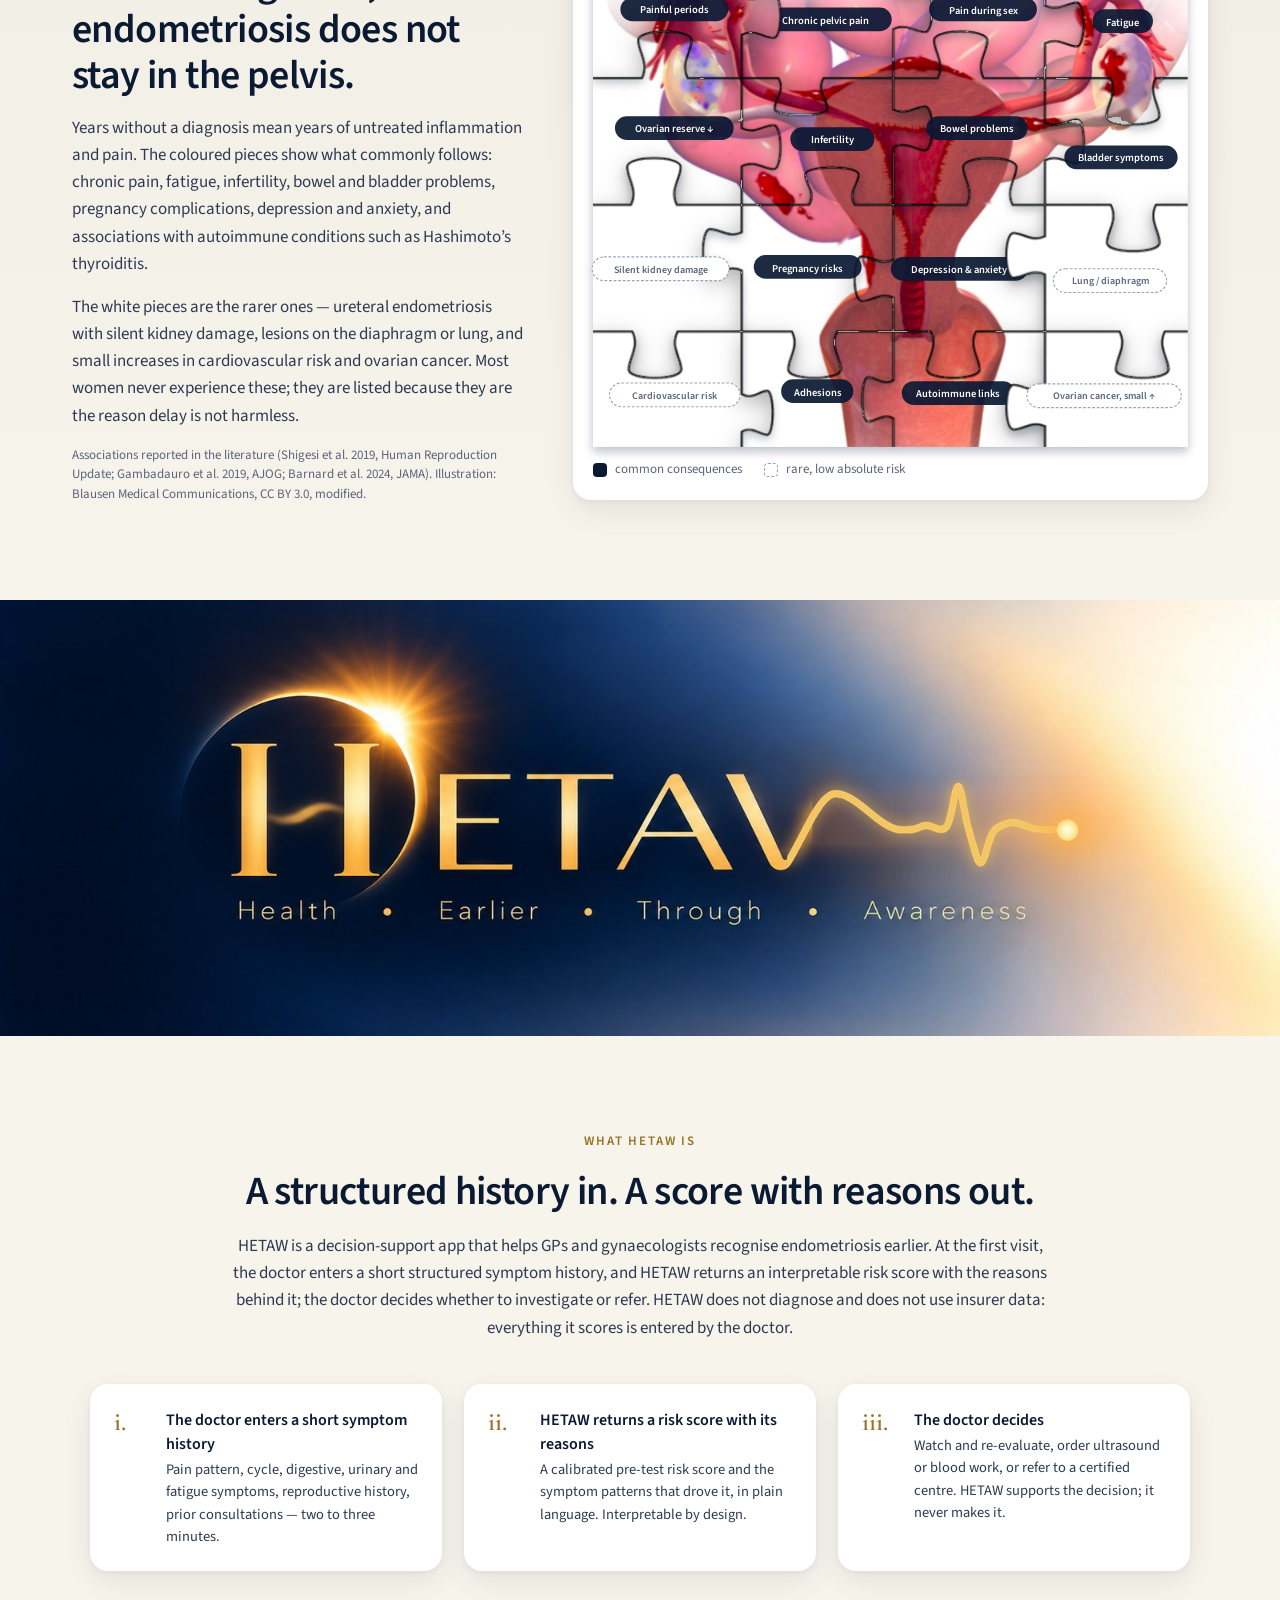
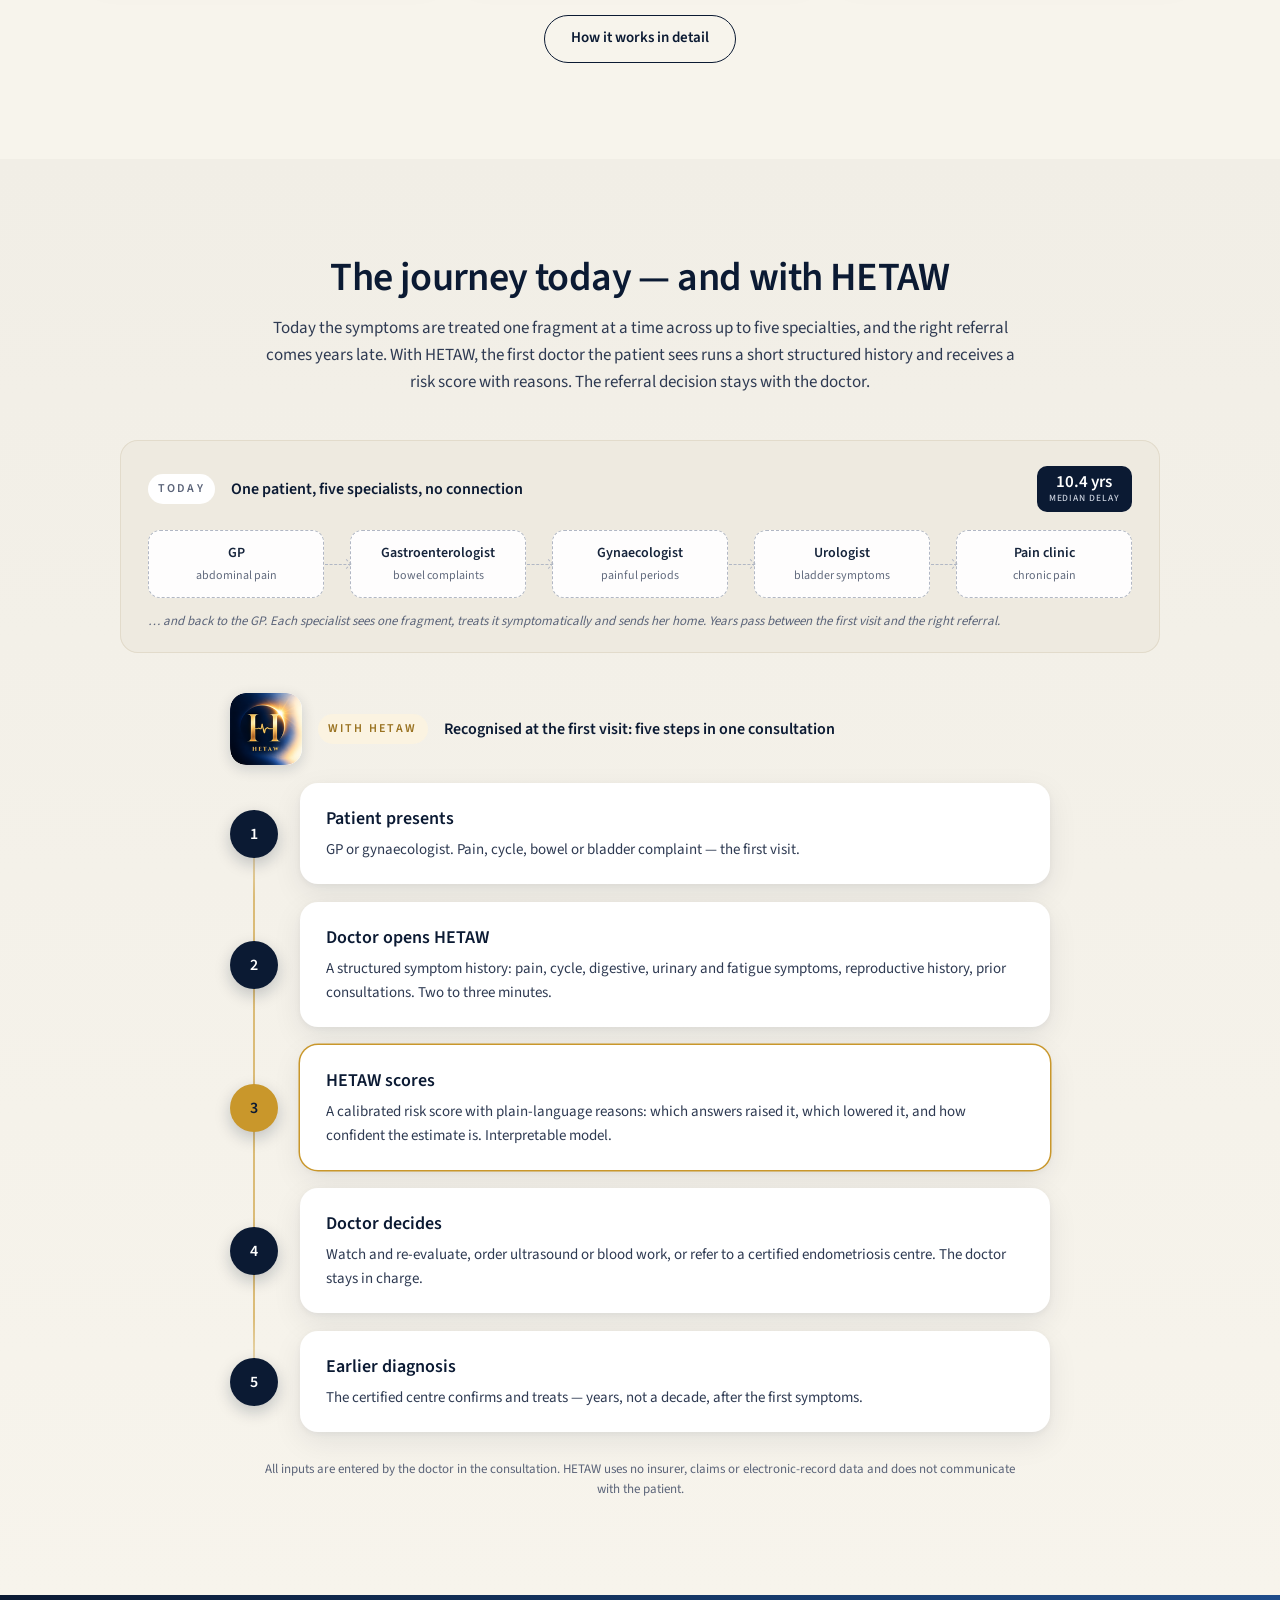
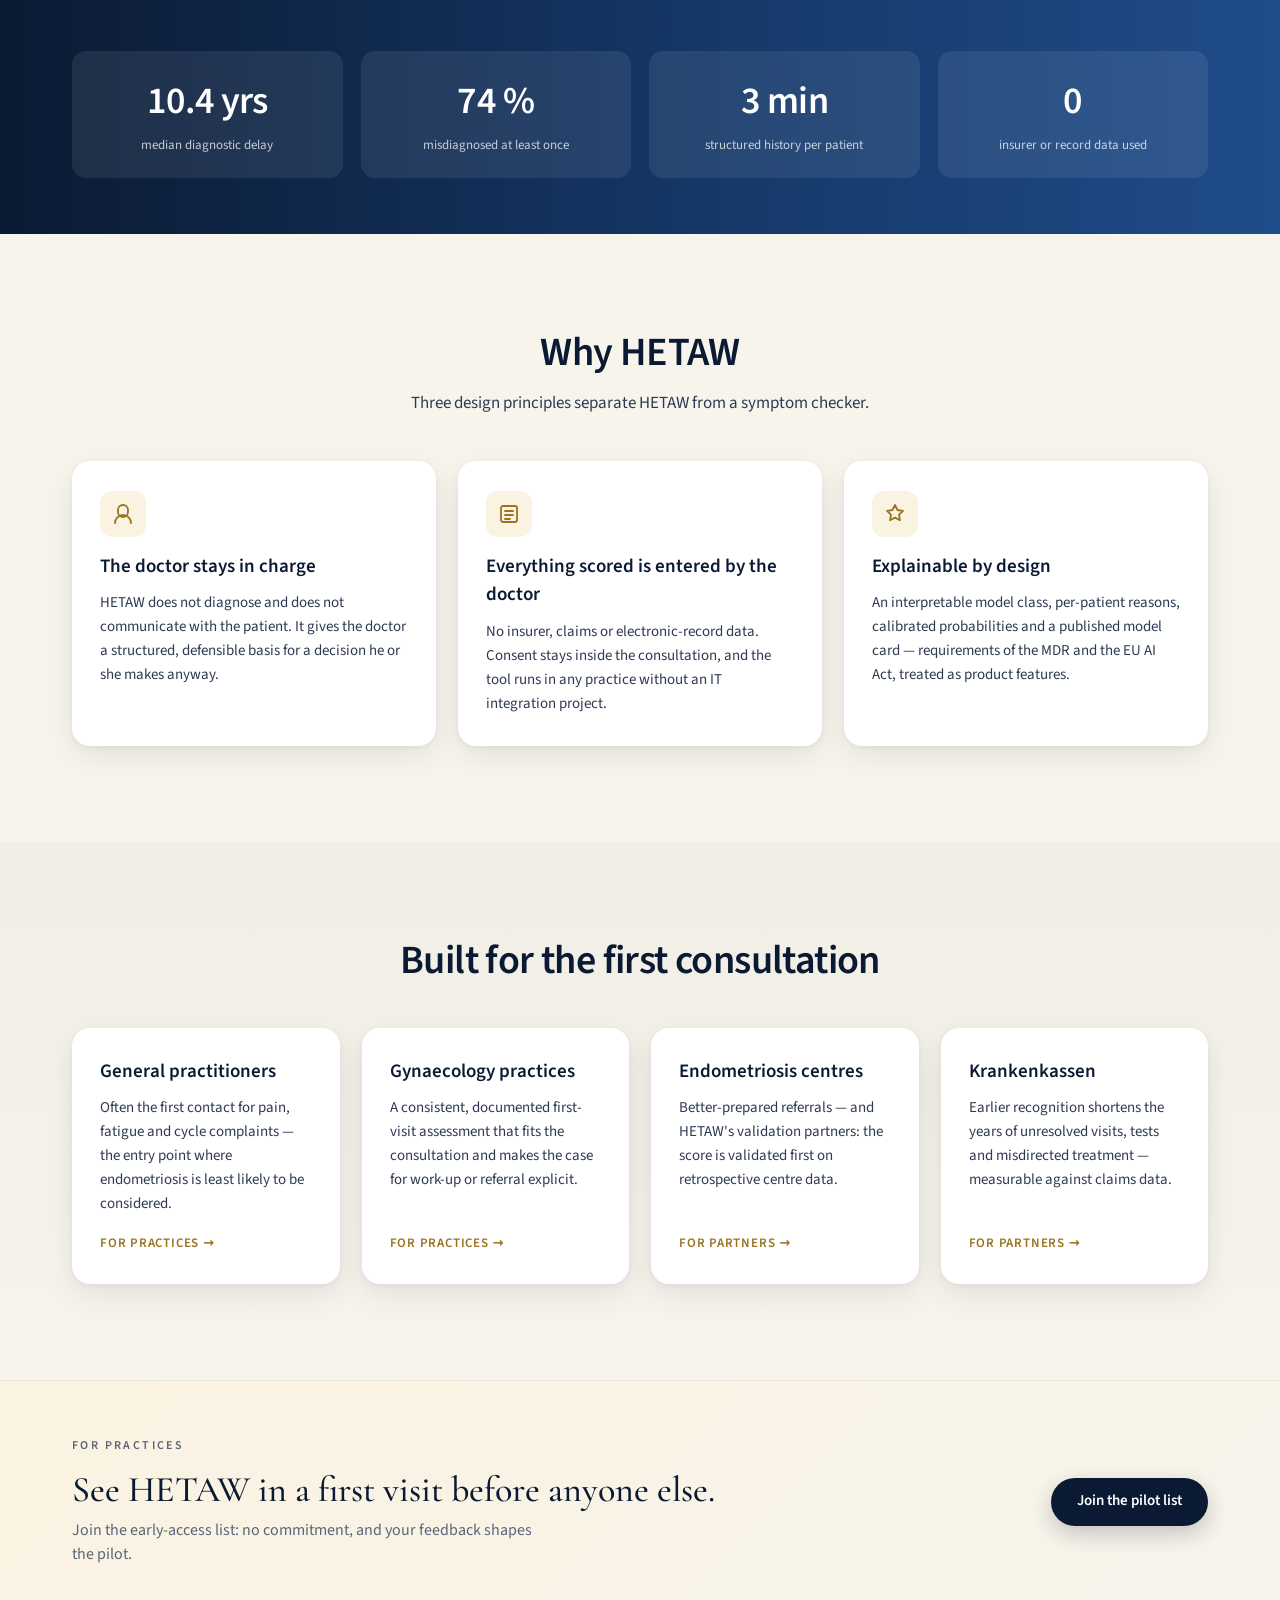
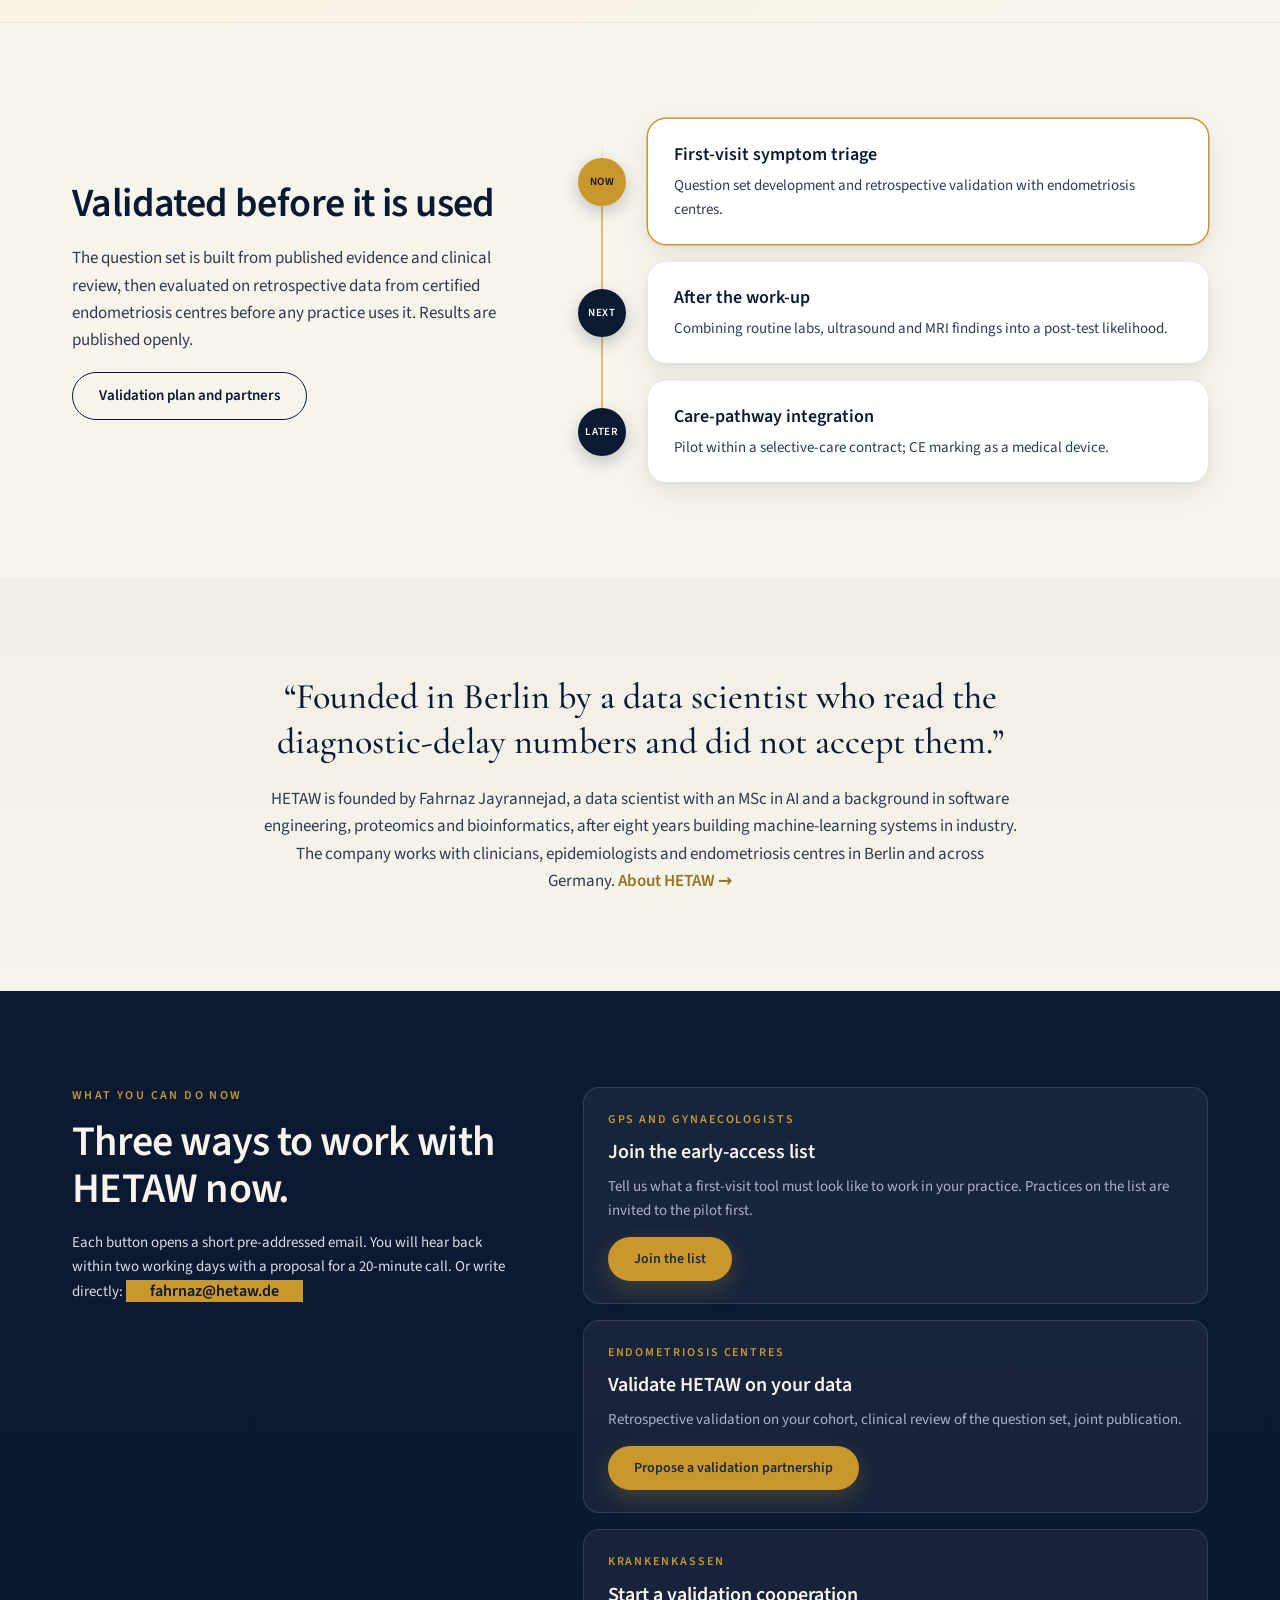
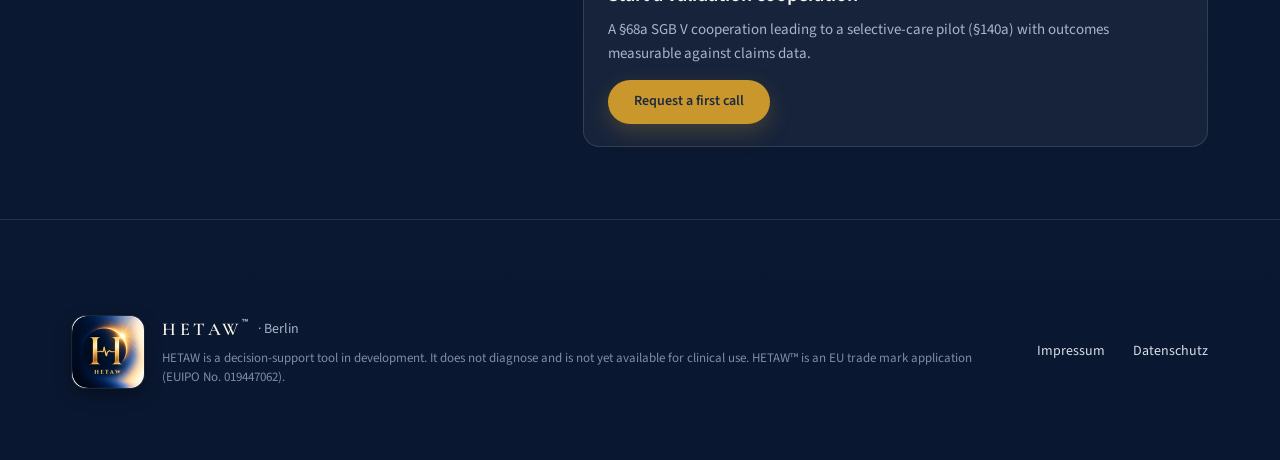
==== commit 7035dfb0: "Explicit calls to action: audience-specific buttons with pre-addressed emails, CTA band, rebuilt con" ====
--- a/index.html
+++ b/index.html
@@ -13,7 +13,7 @@
 <meta name="theme-color" content="#0B1A33">
 <link rel="icon" type="image/png" href="assets/favicon.png?v=2">
 <link rel="apple-touch-icon" href="assets/apple-touch-icon.png">
-<link rel="stylesheet" href="assets/style.css?v=20261108g">
+<link rel="stylesheet" href="assets/style.css?v=20261108h">
 </head>
 <body>
 <header class="masthead">
@@ -27,7 +27,7 @@
       <a href="for-practices.html">For practices</a>
       <a href="for-partners.html">For partners</a>
       <a href="about.html">About</a>
-      <a class="cta" href="#contact">Contact</a>
+      <a class="cta" href="#contact">Get in touch</a>
     </nav>
   </div>
 </header>
@@ -41,9 +41,10 @@
       <h1>Endometriosis is found <span class="hl">ten years</span> too late.</h1>
       <p class="lp-lede">At the first visit, the doctor enters a short structured symptom history. HETAW returns an interpretable risk score with the reasons behind it. The doctor decides whether to investigate or refer.</p>
       <div class="lp-actions">
-        <a class="pill pill-solid" href="how-it-works.html">How it works</a>
-        <a class="pill pill-ghost" href="#contact">Work with us</a>
-      </div>
+        <a class="pill pill-solid" href="mailto:fahrnaz@hetaw.de?subject=HETAW%20early-access%20list%20%E2%80%94%20practice&body=Hello%20Fahrnaz%2C%0A%0AI%20would%20like%20to%20join%20the%20HETAW%20early-access%20list.%0A%0APractice%20/%20specialty%3A%0ACity%3A%0AWhat%20would%20make%20a%20first-visit%20tool%20workable%20for%20us%3A%0A%0ABest%20regards%2C%0A">Join the pilot list <small>GPs &amp; gynaecologists</small></a>
+        <a class="pill pill-ghost" href="mailto:fahrnaz@hetaw.de?subject=HETAW%20validation%20partnership%20%E2%80%94%20centre&body=Hello%20Fahrnaz%2C%0A%0AWe%20are%20interested%20in%20a%20validation%20partnership.%0A%0AInstitution%3A%0ARetrospective%20cohort%20%28approx.%20size%2C%20years%29%3A%0AContact%20for%20a%20first%20call%3A%0A%0ABest%20regards%2C%0A">Partner on validation <small>Centres &amp; insurers</small></a>
+      </div>
+      <p class="lp-textlink"><a href="how-it-works.html">See how it works in a consultation →</a></p>
       <p class="lp-status">In validation · Not yet available for clinical use</p>
     </div>
     <figure class="lp-hero-visual reveal delay-2">
@@ -191,6 +192,13 @@
   </div>
 </section>
 
+<section class="cta-band reveal">
+  <div class="wrap cta-band-grid">
+    <div><p class="overline">For practices</p><h2>See HETAW in a first visit before anyone else.</h2><p>Join the early-access list: no commitment, and your feedback shapes the pilot.</p></div>
+    <a class="pill pill-solid" href="mailto:fahrnaz@hetaw.de?subject=HETAW%20early-access%20list%20%E2%80%94%20practice&body=Hello%20Fahrnaz%2C%0A%0AI%20would%20like%20to%20join%20the%20HETAW%20early-access%20list.%0A%0APractice%20/%20specialty%3A%0ACity%3A%0AWhat%20would%20make%20a%20first-visit%20tool%20workable%20for%20us%3A%0A%0ABest%20regards%2C%0A">Join the pilot list</a>
+  </div>
+</section>
+
 <section class="lp-section" id="research">
   <div class="wrap lp-split">
     <div class="reveal">
@@ -217,14 +225,14 @@
   <div class="wrap">
     <div class="contact-grid">
       <div>
-        <p class="overline light">Work with us</p>
-        <h2>We are looking for partners in three places.</h2>
-        <a class="mail" href="mailto:fahrnaz@hetaw.de">fahrnaz@hetaw.de</a>
-      </div>
-      <div class="partners partners-side">
-        <div><h3>Endometriosis centres</h3><p>Retrospective validation on your data, joint publication, clinical review of the question set.</p></div>
-        <div><h3>GPs and gynaecologists</h3><p>Tell us what would make a first-visit tool workable in your practice. Early-access list for the pilot.</p></div>
-        <div><h3>Krankenkassen</h3><p>Validation cooperation (§68a SGB V) leading to a selective-care pilot (§140a SGB V).</p></div>
+        <p class="overline light">What you can do now</p>
+        <h2>Three ways to work with HETAW now.</h2>
+        <p class="cta-next">Each button opens a short pre-addressed email. You will hear back within two working days with a proposal for a 20-minute call. Or write directly: <a class="mail" href="mailto:fahrnaz@hetaw.de">fahrnaz@hetaw.de</a></p>
+      </div>
+      <div class="cta-cards">
+        <div class="cta-card"><p class="cta-who">GPs and gynaecologists</p><h3>Join the early-access list</h3><p>Tell us what a first-visit tool must look like to work in your practice. Practices on the list are invited to the pilot first.</p><a class="pill pill-gold" href="mailto:fahrnaz@hetaw.de?subject=HETAW%20early-access%20list%20%E2%80%94%20practice&body=Hello%20Fahrnaz%2C%0A%0AI%20would%20like%20to%20join%20the%20HETAW%20early-access%20list.%0A%0APractice%20/%20specialty%3A%0ACity%3A%0AWhat%20would%20make%20a%20first-visit%20tool%20workable%20for%20us%3A%0A%0ABest%20regards%2C%0A">Join the list</a></div>
+        <div class="cta-card"><p class="cta-who">Endometriosis centres</p><h3>Validate HETAW on your data</h3><p>Retrospective validation on your cohort, clinical review of the question set, joint publication.</p><a class="pill pill-gold" href="mailto:fahrnaz@hetaw.de?subject=HETAW%20validation%20partnership%20%E2%80%94%20centre&body=Hello%20Fahrnaz%2C%0A%0AWe%20are%20interested%20in%20a%20validation%20partnership.%0A%0AInstitution%3A%0ARetrospective%20cohort%20%28approx.%20size%2C%20years%29%3A%0AContact%20for%20a%20first%20call%3A%0A%0ABest%20regards%2C%0A">Propose a validation partnership</a></div>
+        <div class="cta-card"><p class="cta-who">Krankenkassen</p><h3>Start a validation cooperation</h3><p>A §68a SGB V cooperation leading to a selective-care pilot (§140a) with outcomes measurable against claims data.</p><a class="pill pill-gold" href="mailto:fahrnaz@hetaw.de?subject=HETAW%20validation%20cooperation%20%E2%80%94%20insurer&body=Hello%20Fahrnaz%2C%0A%0AWe%20would%20like%20to%20discuss%20a%20validation%20cooperation%20%28%C2%A768a%20SGB%20V%29.%0A%0AInsurer%20/%20department%3A%0AContact%20for%20a%20first%20call%3A%0A%0ABest%20regards%2C%0A">Request a first call</a></div>
       </div>
     </div>
   </div>
@@ -243,6 +251,6 @@
 </section>
 
 </main>
-<script src="assets/motion.js?v=20261108g" defer></script>
+<script src="assets/motion.js?v=20261108h" defer></script>
 </body>
 </html>
--- a/assets/style.css
+++ b/assets/style.css
@@ -498,3 +498,25 @@
 .today-row li+li::after{content:"";position:absolute;left:-8px;top:50%;width:6px;height:6px;border-top:1.5px dashed #AEB5C3;border-right:1.5px dashed #AEB5C3;transform:translateY(-50%) rotate(45deg)}
 .today-loop{margin:14px 0 0;font-size:13px;color:var(--muted);font-style:italic}
 @media (max-width:960px){.today-row{grid-template-columns:1fr;gap:14px}.today-row li+li::before,.today-row li+li::after{display:none}.today-badge{margin-left:0}}
+
+/* calls to action (8 Nov) */
+.pill small{display:block;font-size:11px;font-weight:500;letter-spacing:.04em;opacity:.75;margin-top:1px;line-height:1.1}
+.lp-actions .pill{flex-direction:column;align-items:flex-start;padding:10px 24px;min-height:56px;text-align:left}
+.lp-textlink{margin:14px 0 0;font-size:15px}
+.lp-textlink a{color:var(--ink);border-bottom:1px solid var(--gold)}
+.pill-gold{background:var(--gold);color:#1B2A41;box-shadow:0 8px 22px rgba(201,151,43,.25)}
+.pill-gold:hover{background:#D9AC3C;color:#1B2A41;transform:translateY(-1px)}
+.cta-band{background:linear-gradient(135deg,#FBF3E1,#F7F4EC);border-top:1px solid rgba(11,31,59,.06);border-bottom:1px solid rgba(11,31,59,.06)}
+.cta-band-grid{display:flex;align-items:center;justify-content:space-between;gap:32px;padding-top:56px;padding-bottom:56px}
+.cta-band h2{font-family:var(--serif);font-weight:500;font-size:clamp(26px,3vw,36px);line-height:1.15;margin:4px 0 8px}
+.cta-band p{color:var(--muted);max-width:60ch}
+.cta-cards{display:grid;grid-template-columns:1fr;gap:16px}
+.cta-card{background:rgba(255,255,255,.05);border:1px solid rgba(255,255,255,.12);border-radius:16px;padding:22px 24px;display:flex;flex-direction:column;gap:8px}
+.cta-card .cta-who{font-size:12px;letter-spacing:.16em;text-transform:uppercase;color:var(--gold);font-weight:700;margin:0}
+.cta-card h3{font-size:20px;font-weight:600;margin:0;color:var(--on-dark)}
+.cta-card p{font-size:15px;line-height:1.6;color:var(--on-dark-muted);margin:0 0 6px}
+.cta-card .pill{align-self:flex-start;min-height:44px;font-size:14px}
+.cta-cards-1 .cta-card{background:none;border:0;padding:0}
+.cta-next{font-size:15px;line-height:1.6;color:var(--on-dark-2);margin-top:18px}
+.flow-contact .mail{margin-top:0;display:inline}
+@media (max-width:760px){.cta-band-grid{flex-direction:column;align-items:flex-start}.lp-actions .pill{width:100%}}
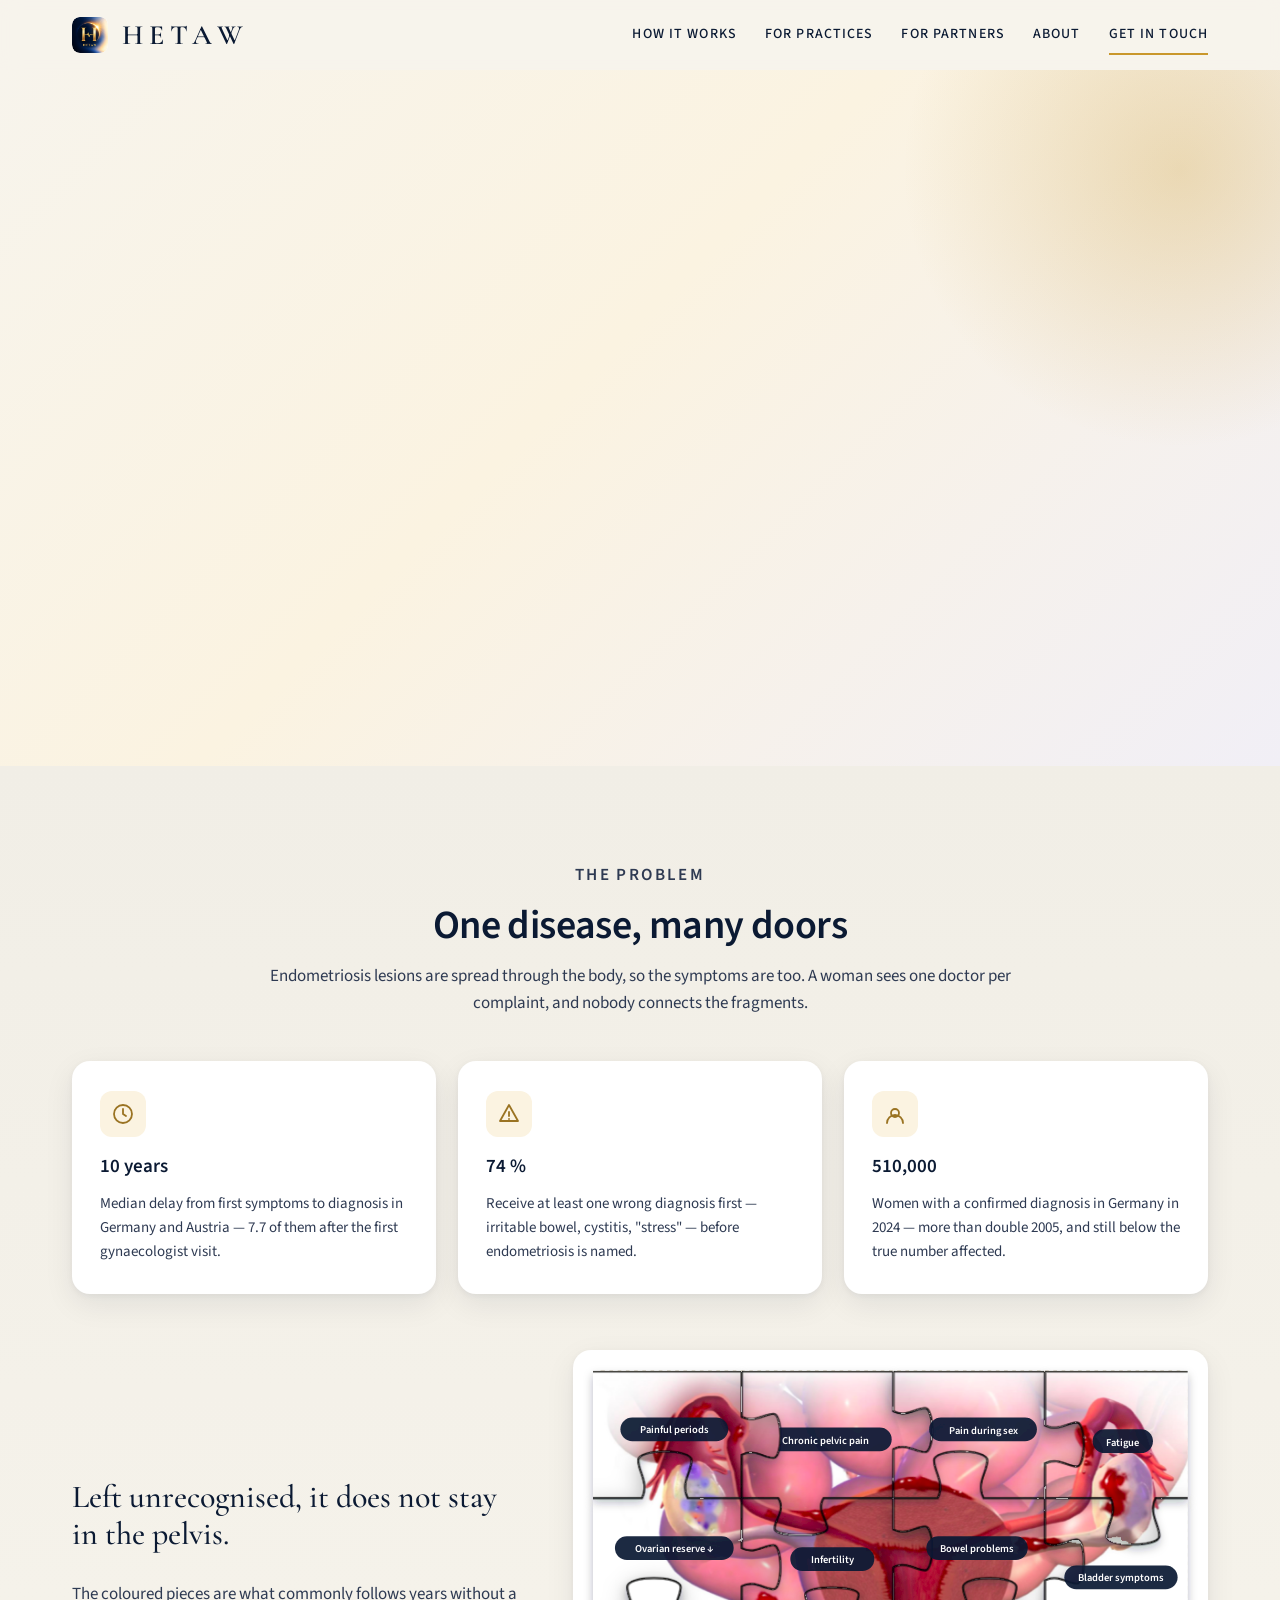
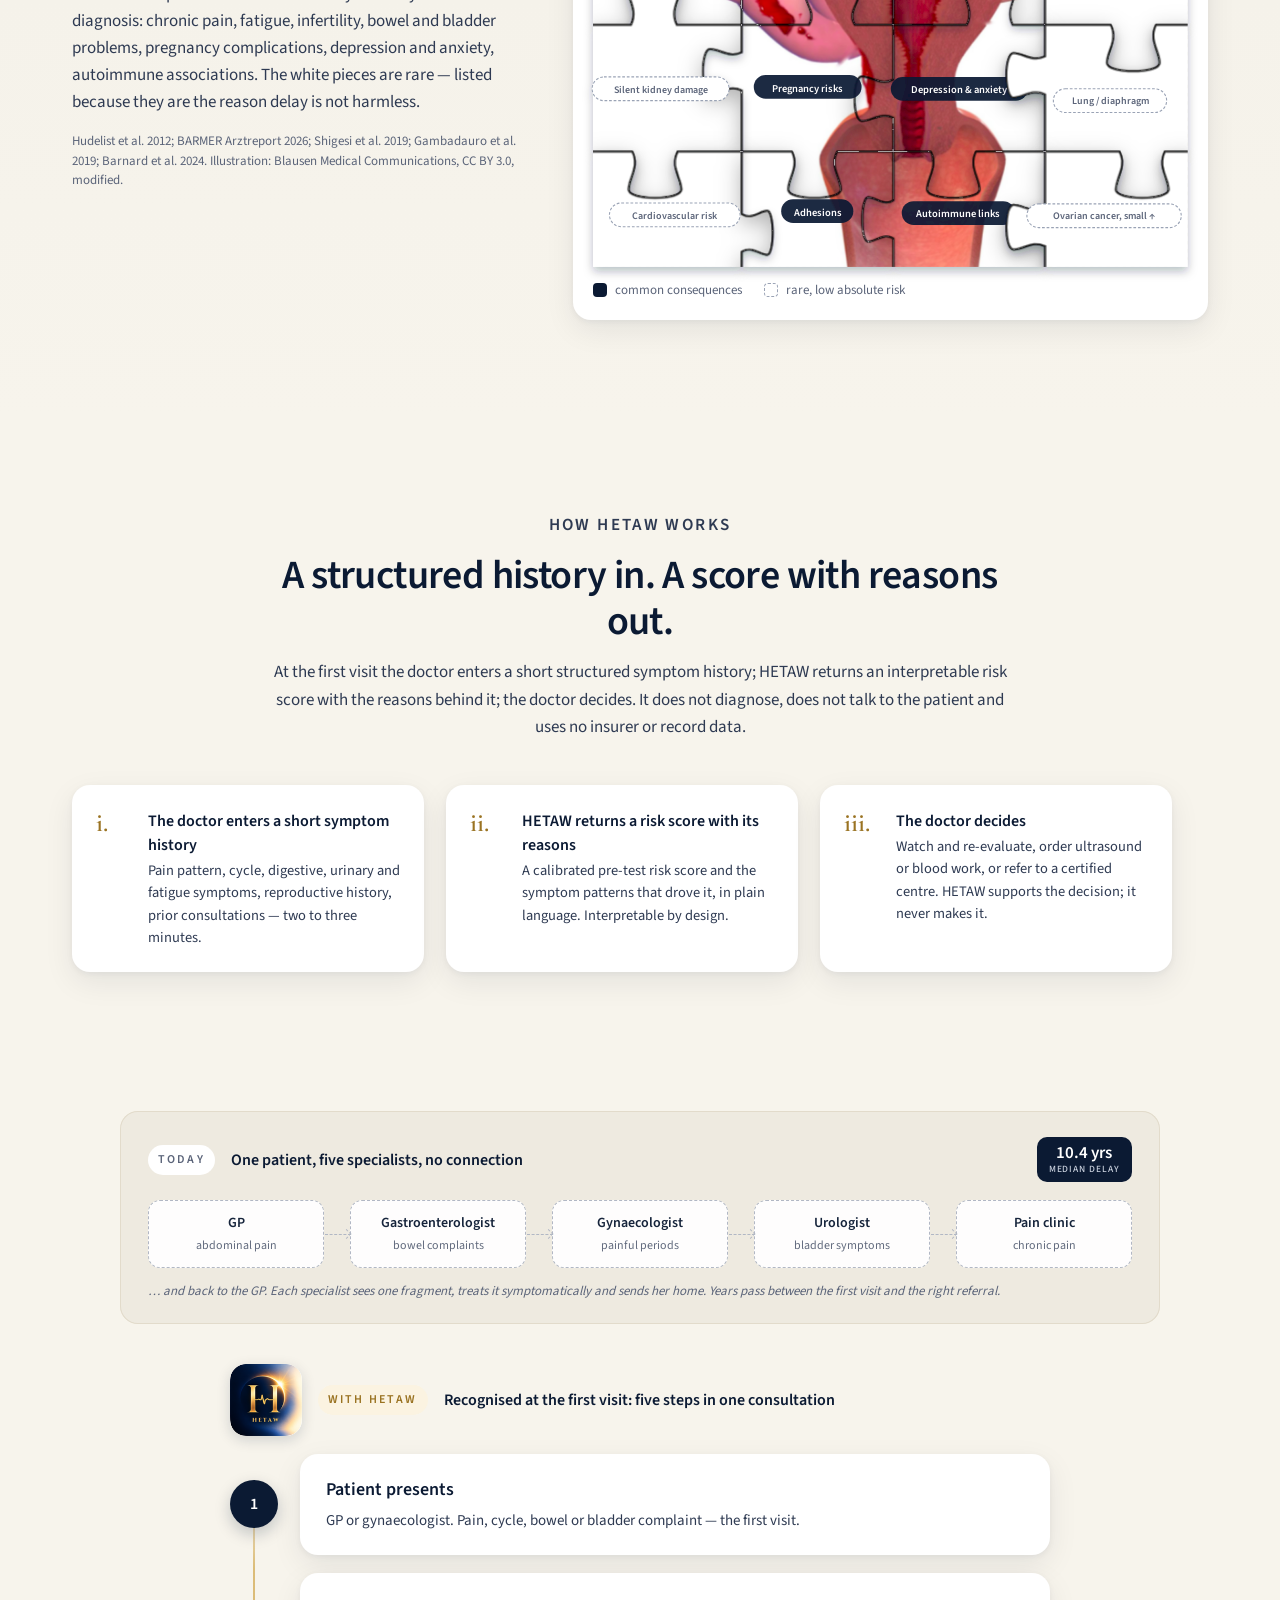
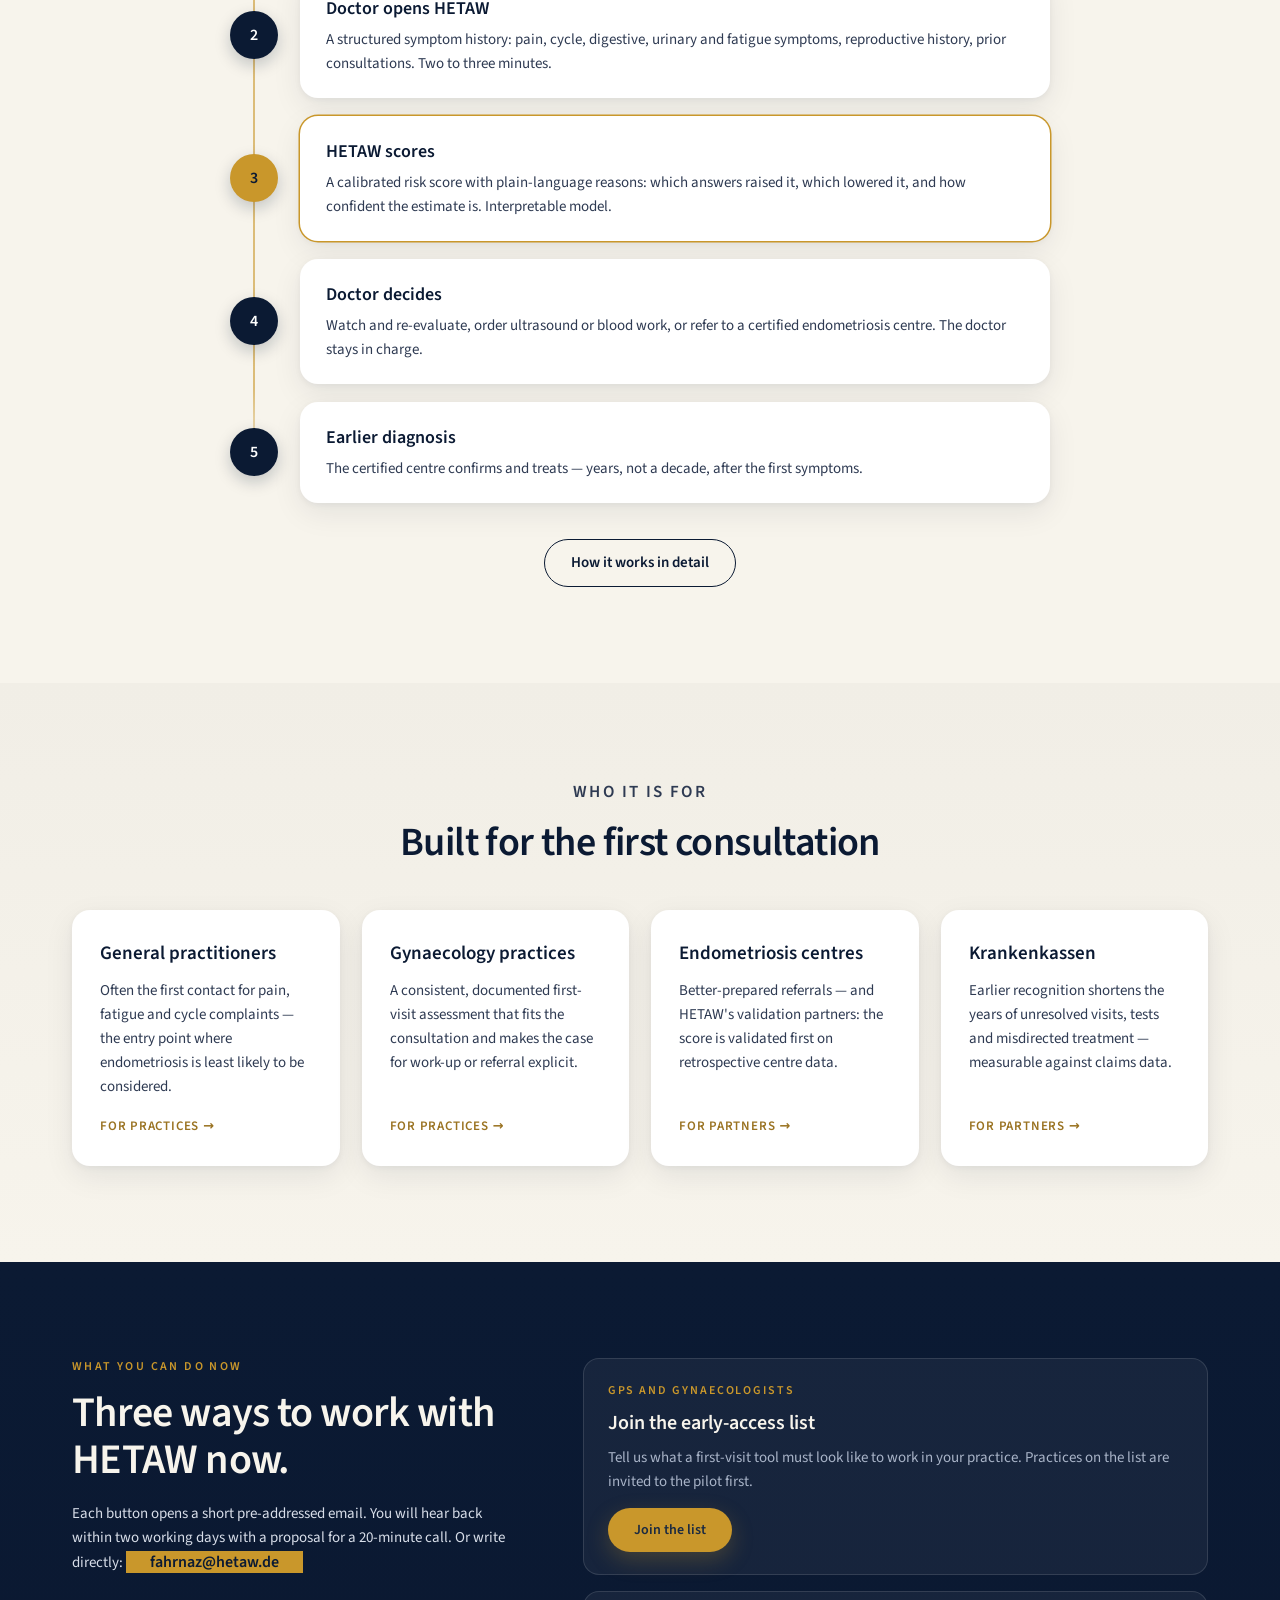
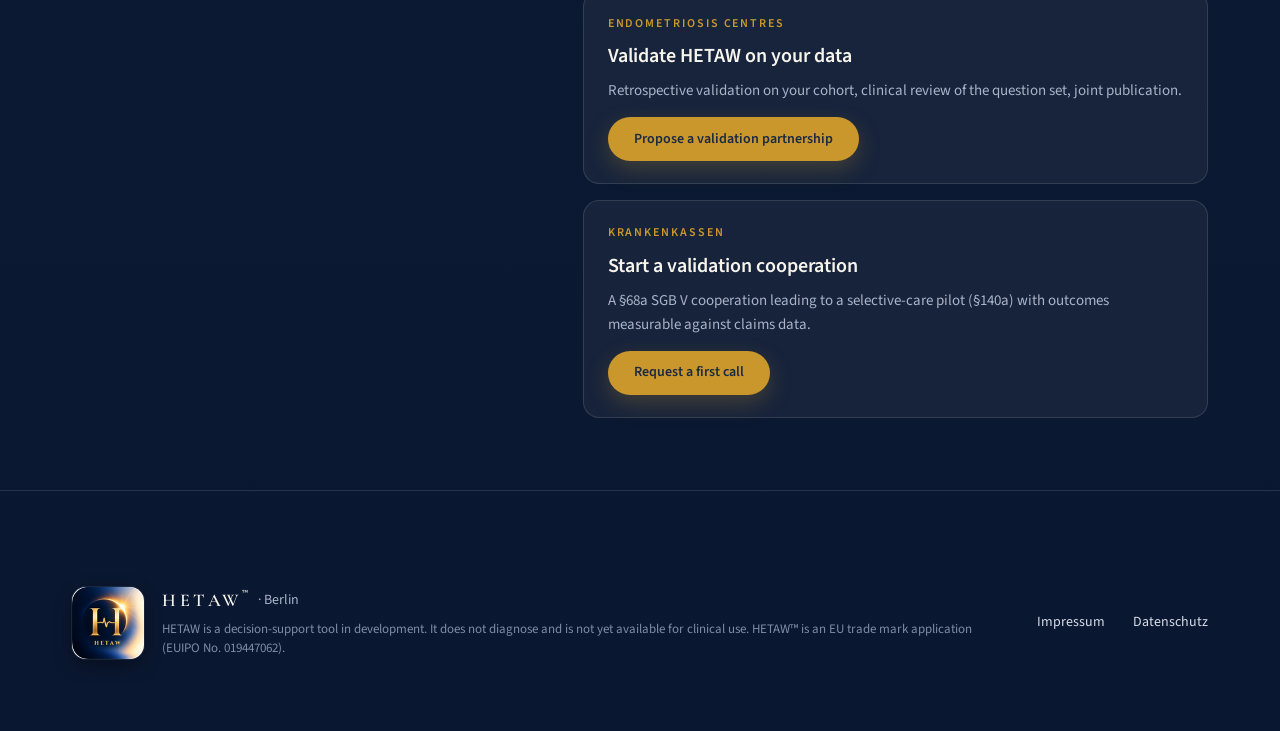
==== commit f3827aeb: "Simplify home page to five sections with one primary CTA; detail stays on subpages Co-Authored-By: C" ====
--- a/index.html
+++ b/index.html
@@ -13,7 +13,7 @@
 <meta name="theme-color" content="#0B1A33">
 <link rel="icon" type="image/png" href="assets/favicon.png?v=2">
 <link rel="apple-touch-icon" href="assets/apple-touch-icon.png">
-<link rel="stylesheet" href="assets/style.css?v=20261108h">
+<link rel="stylesheet" href="assets/style.css?v=20261108i">
 </head>
 <body>
 <header class="masthead">
@@ -41,10 +41,10 @@
       <h1>Endometriosis is found <span class="hl">ten years</span> too late.</h1>
       <p class="lp-lede">At the first visit, the doctor enters a short structured symptom history. HETAW returns an interpretable risk score with the reasons behind it. The doctor decides whether to investigate or refer.</p>
       <div class="lp-actions">
-        <a class="pill pill-solid" href="mailto:fahrnaz@hetaw.de?subject=HETAW%20early-access%20list%20%E2%80%94%20practice&body=Hello%20Fahrnaz%2C%0A%0AI%20would%20like%20to%20join%20the%20HETAW%20early-access%20list.%0A%0APractice%20/%20specialty%3A%0ACity%3A%0AWhat%20would%20make%20a%20first-visit%20tool%20workable%20for%20us%3A%0A%0ABest%20regards%2C%0A">Join the pilot list <small>GPs &amp; gynaecologists</small></a>
-        <a class="pill pill-ghost" href="mailto:fahrnaz@hetaw.de?subject=HETAW%20validation%20partnership%20%E2%80%94%20centre&body=Hello%20Fahrnaz%2C%0A%0AWe%20are%20interested%20in%20a%20validation%20partnership.%0A%0AInstitution%3A%0ARetrospective%20cohort%20%28approx.%20size%2C%20years%29%3A%0AContact%20for%20a%20first%20call%3A%0A%0ABest%20regards%2C%0A">Partner on validation <small>Centres &amp; insurers</small></a>
+        <a class="pill pill-solid" href="mailto:fahrnaz@hetaw.de?subject=HETAW%20early-access%20list%20%E2%80%94%20practice&body=Hello%20Fahrnaz%2C%0A%0AI%20would%20like%20to%20join%20the%20HETAW%20early-access%20list.%0A%0APractice%20/%20specialty%3A%0ACity%3A%0AWhat%20would%20make%20a%20first-visit%20tool%20workable%20for%20us%3A%0A%0ABest%20regards%2C%0A">Join the pilot list</a>
+        <a class="pill pill-ghost" href="how-it-works.html">How it works</a>
       </div>
-      <p class="lp-textlink"><a href="how-it-works.html">See how it works in a consultation →</a></p>
+      <p class="lp-textlink">Endometriosis centre or Krankenkasse? <a href="for-partners.html">Partner on validation →</a></p>
       <p class="lp-status">In validation · Not yet available for clinical use</p>
     </div>
     <figure class="lp-hero-visual reveal delay-2">
@@ -54,31 +54,25 @@
   </div>
 </section>
 
-<section class="lp-section" id="problem">
+<section class="lp-section lp-tint" id="problem">
   <div class="wrap">
     <div class="lp-head reveal">
+      <p class="lp-kicker">The problem</p>
       <h2>One disease, many doors</h2>
-      <p>Tissue similar to the uterine lining grows outside the uterus — on the ovaries, the bowel, the bladder, the peritoneum, sometimes the diaphragm or nerves. Because the lesions are spread through the body, so are the symptoms. A woman sees one doctor per complaint, and nobody connects the fragments.</p>
+      <p>Endometriosis lesions are spread through the body, so the symptoms are too. A woman sees one doctor per complaint, and nobody connects the fragments.</p>
     </div>
     <div class="cards cards-3">
       <article class="card reveal"><span class="icon" aria-hidden="true"><svg viewBox="0 0 24 24"><circle cx="12" cy="12" r="9"/><path d="M12 7v5l3 2"/></svg></span><h3>10 years</h3><p>Median delay from first symptoms to diagnosis in Germany and Austria — 7.7 of them after the first gynaecologist visit.</p></article>
       <article class="card reveal delay-1"><span class="icon" aria-hidden="true"><svg viewBox="0 0 24 24"><path d="M12 3l9 16H3z"/><path d="M12 10v4M12 17h.01"/></svg></span><h3>74 %</h3><p>Receive at least one wrong diagnosis first — irritable bowel, cystitis, "stress" — before endometriosis is named.</p></article>
       <article class="card reveal delay-2"><span class="icon" aria-hidden="true"><svg viewBox="0 0 24 24"><path d="M16 11a4 4 0 1 0-8 0 4 4 0 0 0 8 0z"/><path d="M4 21a8 8 0 0 1 16 0"/></svg></span><h3>510,000</h3><p>Women with a confirmed diagnosis in Germany in 2024 — more than double 2005, and still below the true number affected.</p></article>
     </div>
-    <p class="lp-source reveal">Sources: Hudelist et al., Human Reproduction 2012; BARMER Arztreport 2026.</p>
-  </div>
-</section>
-
-<section class="lp-section lp-tint" id="pieces">
-  <div class="wrap pz-wrap">
-    <div class="pz-copy reveal">
-      <p class="lp-kicker">What the delay costs</p>
-      <h2>Left unrecognised, endometriosis does not stay in the pelvis.</h2>
-      <p class="lp-p">Years without a diagnosis mean years of untreated inflammation and pain. The coloured pieces show what commonly follows: chronic pain, fatigue, infertility, bowel and bladder problems, pregnancy complications, depression and anxiety, and associations with autoimmune conditions such as Hashimoto’s thyroiditis.</p>
-      <p class="lp-p">The white pieces are the rarer ones — ureteral endometriosis with silent kidney damage, lesions on the diaphragm or lung, and small increases in cardiovascular risk and ovarian cancer. Most women never experience these; they are listed because they are the reason delay is not harmless.</p>
-      <p class="lp-source" style="text-align:left;margin:0">Associations reported in the literature (Shigesi et al. 2019, Human Reproduction Update; Gambadauro et al. 2019, AJOG; Barnard et al. 2024, JAMA). Illustration: Blausen Medical Communications, CC BY 3.0, modified.</p>
-    </div>
-    <div class="pz-stage reveal delay-1">
+    <div class="pz-wrap pz-wrap-home">
+      <div class="pz-copy reveal">
+        <h3 class="pz-h3">Left unrecognised, it does not stay in the pelvis.</h3>
+        <p class="lp-p">The coloured pieces are what commonly follows years without a diagnosis: chronic pain, fatigue, infertility, bowel and bladder problems, pregnancy complications, depression and anxiety, autoimmune associations. The white pieces are rare — listed because they are the reason delay is not harmless.</p>
+        <p class="lp-source" style="text-align:left;margin:0">Hudelist et al. 2012; BARMER Arztreport 2026; Shigesi et al. 2019; Gambadauro et al. 2019; Barnard et al. 2024. Illustration: Blausen Medical Communications, CC BY 3.0, modified.</p>
+      </div>
+      <div class="pz-stage reveal delay-1">
       <svg xmlns="http://www.w3.org/2000/svg" xmlns:xlink="http://www.w3.org/1999/xlink" viewBox="0 0 651 544" class="jg-svg" role="img" aria-labelledby="jg-t jg-d">
 <title id="jg-t">Consequences of unrecognised endometriosis</title>
 <desc id="jg-d">Jigsaw pieces of a uterus illustration assemble; coloured pieces carry common consequences, white pieces rarer ones.</desc>
@@ -104,33 +98,24 @@
       <div class="jg-legend"><span><i class="k1"></i>common consequences</span><span><i class="k2"></i>rare, low absolute risk</span></div>
     </div>
   </div>
+    </div>
+  </div>
 </section>
 
-<section class="lp-brandband reveal" aria-label="HETAW — Health · Earlier · Through · Awareness">
-  <img src="assets/hetaw-wordmark.jpg?v=2" alt="HETAW — Health · Earlier · Through · Awareness" width="1600" height="800">
-</section>
-
-<section class="lp-section" id="what">
-  <div class="wrap lp-what-wide">
-    <div class="lp-what reveal">
-      <p class="lp-kicker">What HETAW is</p>
+<section class="lp-section" id="how">
+  <div class="wrap">
+    <div class="lp-head reveal">
+      <p class="lp-kicker">How HETAW works</p>
       <h2>A structured history in. A score with reasons out.</h2>
-      <p class="lp-p">HETAW is a decision-support app that helps GPs and gynaecologists recognise endometriosis earlier. At the first visit, the doctor enters a short structured symptom history, and HETAW returns an interpretable risk score with the reasons behind it; the doctor decides whether to investigate or refer. HETAW does not diagnose and does not use insurer data: everything it scores is entered by the doctor.</p>
+      <p>At the first visit the doctor enters a short structured symptom history; HETAW returns an interpretable risk score with the reasons behind it; the doctor decides. It does not diagnose, does not talk to the patient and uses no insurer or record data.</p>
     </div>
     <ol class="what-steps what-steps-row reveal delay-1">
       <li><span>i.</span><div><strong>The doctor enters a short symptom history</strong><p>Pain pattern, cycle, digestive, urinary and fatigue symptoms, reproductive history, prior consultations — two to three minutes.</p></div></li>
       <li><span>ii.</span><div><strong>HETAW returns a risk score with its reasons</strong><p>A calibrated pre-test risk score and the symptom patterns that drove it, in plain language. Interpretable by design.</p></div></li>
       <li><span>iii.</span><div><strong>The doctor decides</strong><p>Watch and re-evaluate, order ultrasound or blood work, or refer to a certified centre. HETAW supports the decision; it never makes it.</p></div></li>
     </ol>
-    <div class="lp-center reveal delay-2"><a class="pill pill-outline" href="how-it-works.html">How it works in detail</a></div>
-  </div>
-</section>
-
-<section class="lp-section lp-tint" id="journey">
-  <div class="wrap">
-    <div class="lp-head reveal">
-      <h2>The journey today — and with HETAW</h2>
-      <p>Today the symptoms are treated one fragment at a time across up to five specialties, and the right referral comes years late. With HETAW, the first doctor the patient sees runs a short structured history and receives a risk score with reasons. The referral decision stays with the doctor.</p>
+    <div class="lp-head reveal" style="margin-top:56px">
+      <h2 class="h2-small">The journey today — and with HETAW</h2>
     </div>
     <div class="today reveal">
       <div class="today-head"><span class="today-tag">Today</span><span class="today-title">One patient, five specialists, no connection</span><span class="today-badge">10.4 yrs<small>median delay</small></span></div>
@@ -151,36 +136,14 @@
       <li class="reveal delay-3"><span class="tl-n">4</span><div class="card tl-card"><h3>Doctor decides</h3><p>Watch and re-evaluate, order ultrasound or blood work, or refer to a certified endometriosis centre. The doctor stays in charge.</p></div></li>
       <li class="reveal delay-4"><span class="tl-n">5</span><div class="card tl-card"><h3>Earlier diagnosis</h3><p>The certified centre confirms and treats — years, not a decade, after the first symptoms.</p></div></li>
     </ol>
-    <p class="lp-source reveal">All inputs are entered by the doctor in the consultation. HETAW uses no insurer, claims or electronic-record data and does not communicate with the patient.</p>
-  </div>
-</section>
-
-<section class="lp-band" aria-label="Key facts">
-  <div class="wrap stats">
-    <div class="reveal"><strong data-count="10.4" data-suffix=" yrs">10.4 yrs</strong><span>median diagnostic delay</span></div>
-    <div class="reveal delay-1"><strong data-count="74" data-suffix=" %">74 %</strong><span>misdiagnosed at least once</span></div>
-    <div class="reveal delay-2"><strong data-count="3" data-suffix=" min">3 min</strong><span>structured history per patient</span></div>
-    <div class="reveal delay-3"><strong data-count="0">0</strong><span>insurer or record data used</span></div>
-  </div>
-</section>
-
-<section class="lp-section" id="method">
-  <div class="wrap">
-    <div class="lp-head reveal">
-      <h2>Why HETAW</h2>
-      <p>Three design principles separate HETAW from a symptom checker.</p>
-    </div>
-    <div class="cards cards-3">
-      <article class="card reveal"><span class="icon" aria-hidden="true"><svg viewBox="0 0 24 24"><path d="M12 3a5 5 0 0 1 5 5v2a5 5 0 0 1-10 0V8a5 5 0 0 1 5-5z"/><path d="M4 21a8 8 0 0 1 16 0"/></svg></span><h3>The doctor stays in charge</h3><p>HETAW does not diagnose and does not communicate with the patient. It gives the doctor a structured, defensible basis for a decision he or she makes anyway.</p></article>
-      <article class="card reveal delay-1"><span class="icon" aria-hidden="true"><svg viewBox="0 0 24 24"><rect x="4" y="4" width="16" height="16" rx="2"/><path d="M8 9h8M8 13h8M8 17h5"/></svg></span><h3>Everything scored is entered by the doctor</h3><p>No insurer, claims or electronic-record data. Consent stays inside the consultation, and the tool runs in any practice without an IT integration project.</p></article>
-      <article class="card reveal delay-2"><span class="icon" aria-hidden="true"><svg viewBox="0 0 24 24"><path d="M12 3l2.5 5 5.5.8-4 3.9.9 5.5-4.9-2.6-4.9 2.6.9-5.5-4-3.9L9.5 8z"/></svg></span><h3>Explainable by design</h3><p>An interpretable model class, per-patient reasons, calibrated probabilities and a published model card — requirements of the MDR and the EU AI Act, treated as product features.</p></article>
-    </div>
+    <div class="lp-center reveal"><a class="pill pill-outline" href="how-it-works.html">How it works in detail</a></div>
   </div>
 </section>
 
 <section class="lp-section lp-tint" id="who">
   <div class="wrap">
     <div class="lp-head reveal">
+      <p class="lp-kicker">Who it is for</p>
       <h2>Built for the first consultation</h2>
     </div>
     <div class="cards cards-4">
@@ -190,34 +153,6 @@
       <a class="card card-link reveal delay-3" href="for-partners.html"><h3>Krankenkassen</h3><p>Earlier recognition shortens the years of unresolved visits, tests and misdirected treatment — measurable against claims data.</p><span class="more">For partners →</span></a>
     </div>
   </div>
-</section>
-
-<section class="cta-band reveal">
-  <div class="wrap cta-band-grid">
-    <div><p class="overline">For practices</p><h2>See HETAW in a first visit before anyone else.</h2><p>Join the early-access list: no commitment, and your feedback shapes the pilot.</p></div>
-    <a class="pill pill-solid" href="mailto:fahrnaz@hetaw.de?subject=HETAW%20early-access%20list%20%E2%80%94%20practice&body=Hello%20Fahrnaz%2C%0A%0AI%20would%20like%20to%20join%20the%20HETAW%20early-access%20list.%0A%0APractice%20/%20specialty%3A%0ACity%3A%0AWhat%20would%20make%20a%20first-visit%20tool%20workable%20for%20us%3A%0A%0ABest%20regards%2C%0A">Join the pilot list</a>
-  </div>
-</section>
-
-<section class="lp-section" id="research">
-  <div class="wrap lp-split">
-    <div class="reveal">
-      <h2>Validated before it is used</h2>
-      <p class="lp-p">The question set is built from published evidence and clinical review, then evaluated on retrospective data from certified endometriosis centres before any practice uses it. Results are published openly.</p>
-      <a class="pill pill-outline" href="for-partners.html#research">Validation plan and partners</a>
-    </div>
-    <ol class="tl tl-compact reveal delay-1">
-      <li><span class="tl-n gold">Now</span><div class="card tl-card tl-key"><h3>First-visit symptom triage</h3><p>Question set development and retrospective validation with endometriosis centres.</p></div></li>
-      <li><span class="tl-n">Next</span><div class="card tl-card"><h3>After the work-up</h3><p>Combining routine labs, ultrasound and MRI findings into a post-test likelihood.</p></div></li>
-      <li><span class="tl-n">Later</span><div class="card tl-card"><h3>Care-pathway integration</h3><p>Pilot within a selective-care contract; CE marking as a medical device.</p></div></li>
-    </ol>
-  </div>
-</section>
-
-<section class="lp-section lp-tint" id="about">
-  <div class="wrap lp-about reveal">
-    <p class="lp-quote">“Founded in Berlin by a data scientist who read the diagnostic-delay numbers and did not accept them.”</p>
-    <p class="lp-p">HETAW is founded by Fahrnaz Jayrannejad, a data scientist with an MSc in AI and a background in software engineering, proteomics and bioinformatics, after eight years building machine-learning systems in industry. The company works with clinicians, epidemiologists and endometriosis centres in Berlin and across Germany. <a class="inline-link" href="about.html">About HETAW →</a></p>
   </div>
 </section>
 
@@ -251,6 +186,6 @@
 </section>
 
 </main>
-<script src="assets/motion.js?v=20261108h" defer></script>
+<script src="assets/motion.js?v=20261108i" defer></script>
 </body>
 </html>
--- a/assets/style.css
+++ b/assets/style.css
@@ -501,7 +501,7 @@
 
 /* calls to action (8 Nov) */
 .pill small{display:block;font-size:11px;font-weight:500;letter-spacing:.04em;opacity:.75;margin-top:1px;line-height:1.1}
-.lp-actions .pill{flex-direction:column;align-items:flex-start;padding:10px 24px;min-height:56px;text-align:left}
+
 .lp-textlink{margin:14px 0 0;font-size:15px}
 .lp-textlink a{color:var(--ink);border-bottom:1px solid var(--gold)}
 .pill-gold{background:var(--gold);color:#1B2A41;box-shadow:0 8px 22px rgba(201,151,43,.25)}
@@ -520,3 +520,9 @@
 .cta-next{font-size:15px;line-height:1.6;color:var(--on-dark-2);margin-top:18px}
 .flow-contact .mail{margin-top:0;display:inline}
 @media (max-width:760px){.cta-band-grid{flex-direction:column;align-items:flex-start}.lp-actions .pill{width:100%}}
+
+/* simplified home (8 Nov evening) */
+.pz-wrap-home{margin-top:56px}
+.pz-h3{font-family:var(--serif);font-weight:500;font-size:clamp(24px,2.6vw,32px);line-height:1.15;margin:0 0 12px}
+.h2-small{font-size:clamp(26px,3vw,34px)!important}
+.lp-textlink{margin:16px 0 0;font-size:15px;color:var(--muted)}
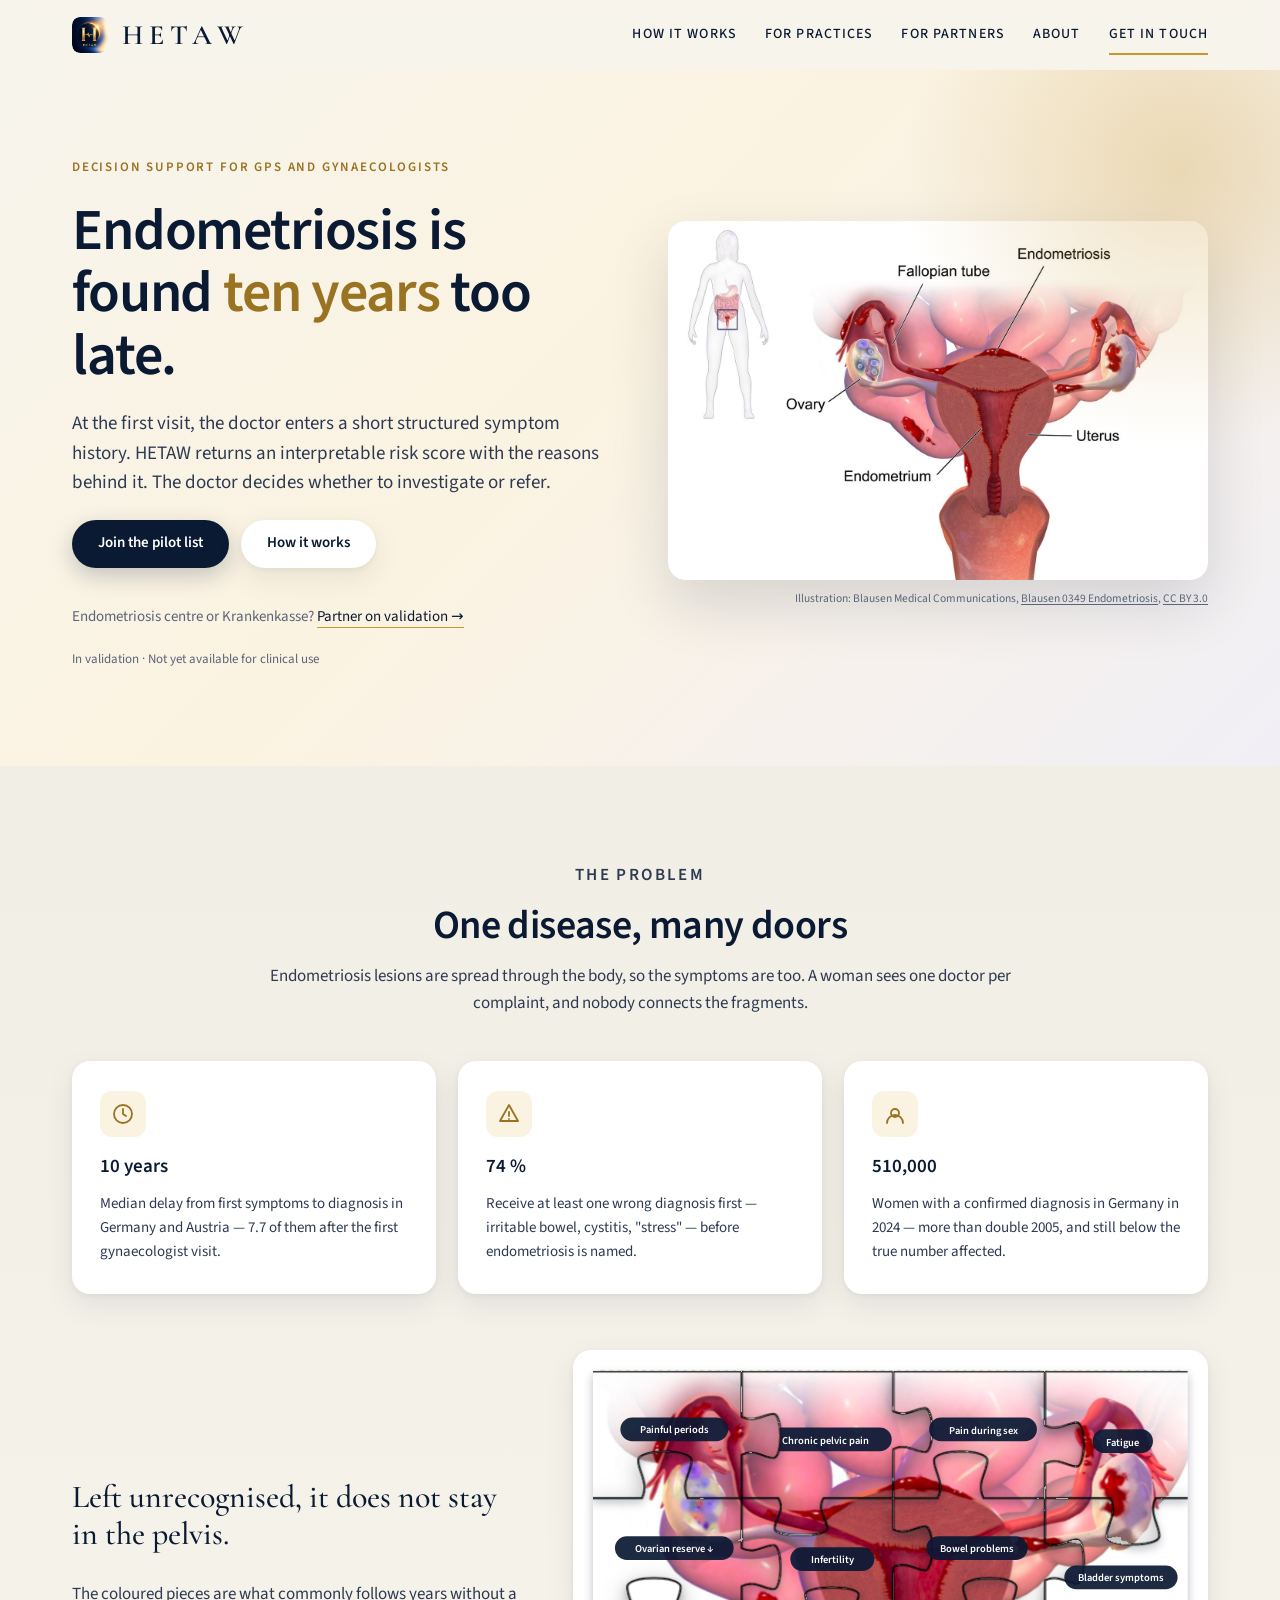
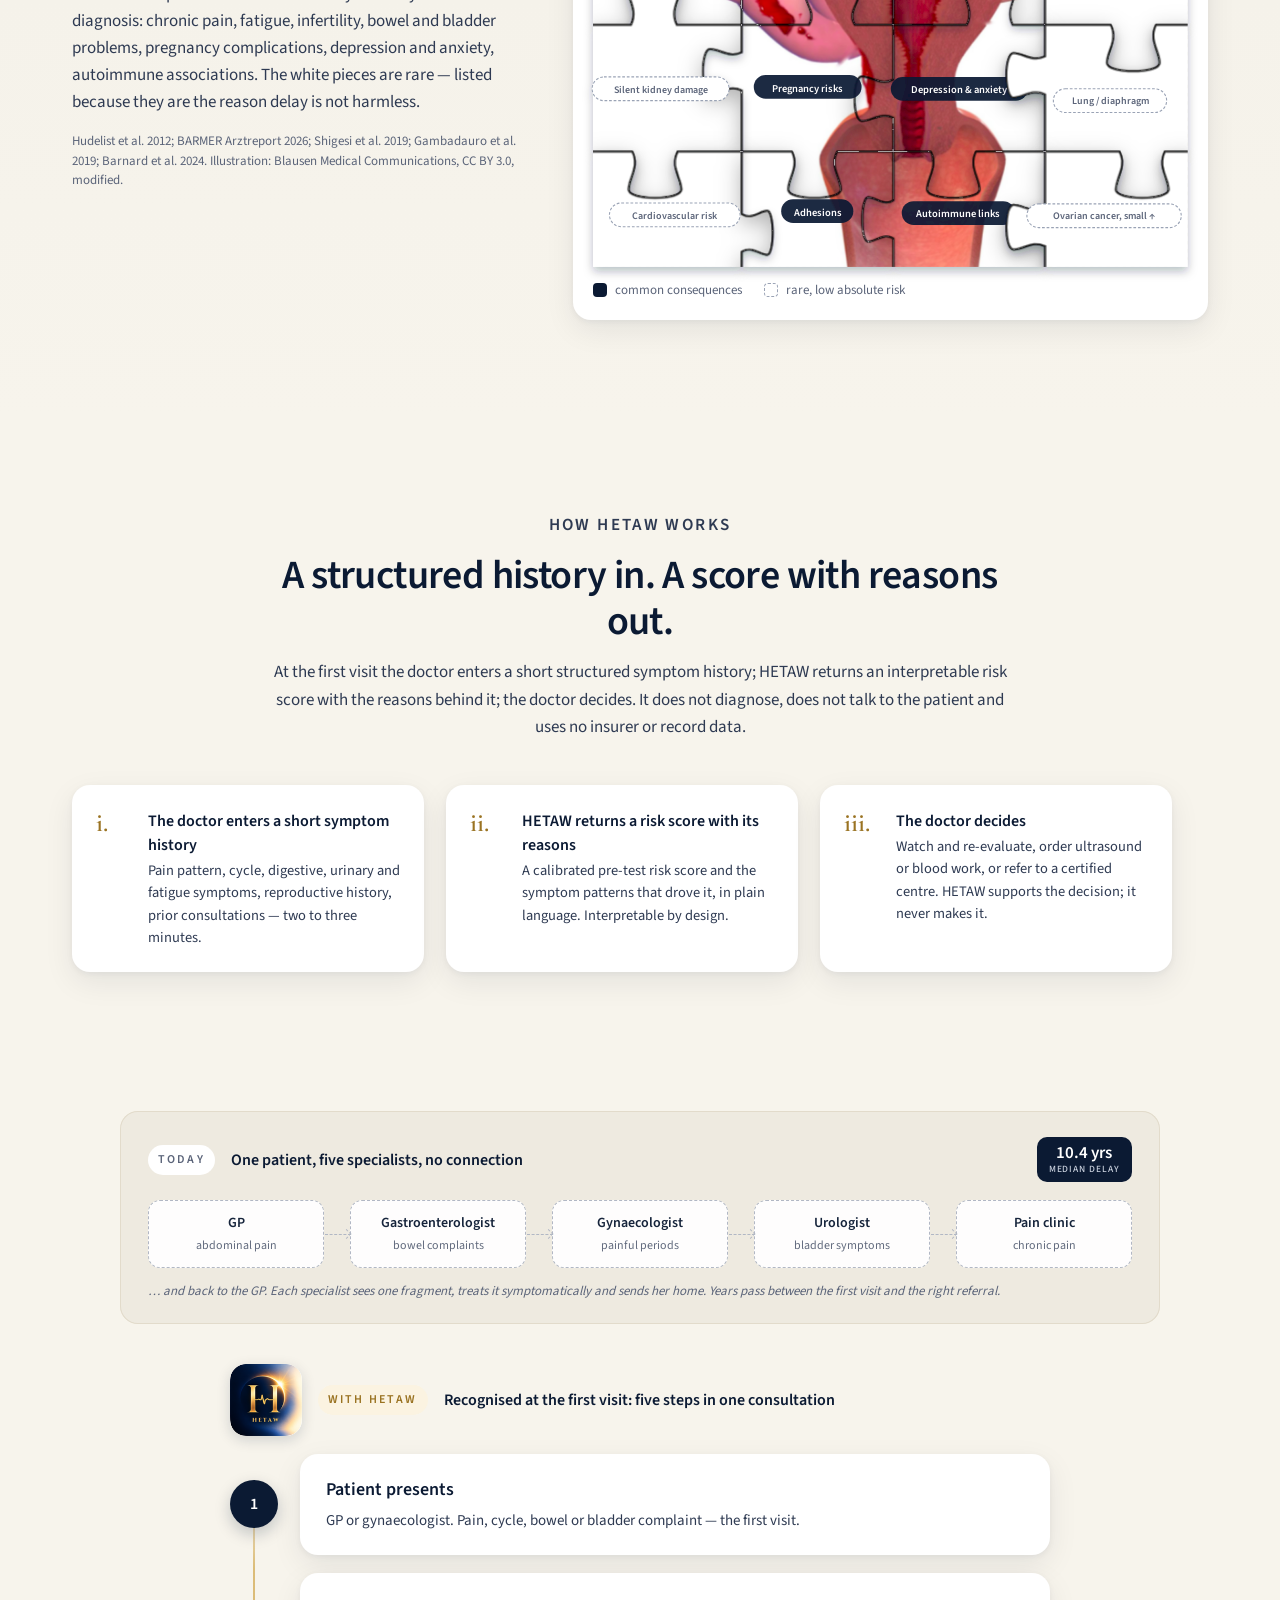
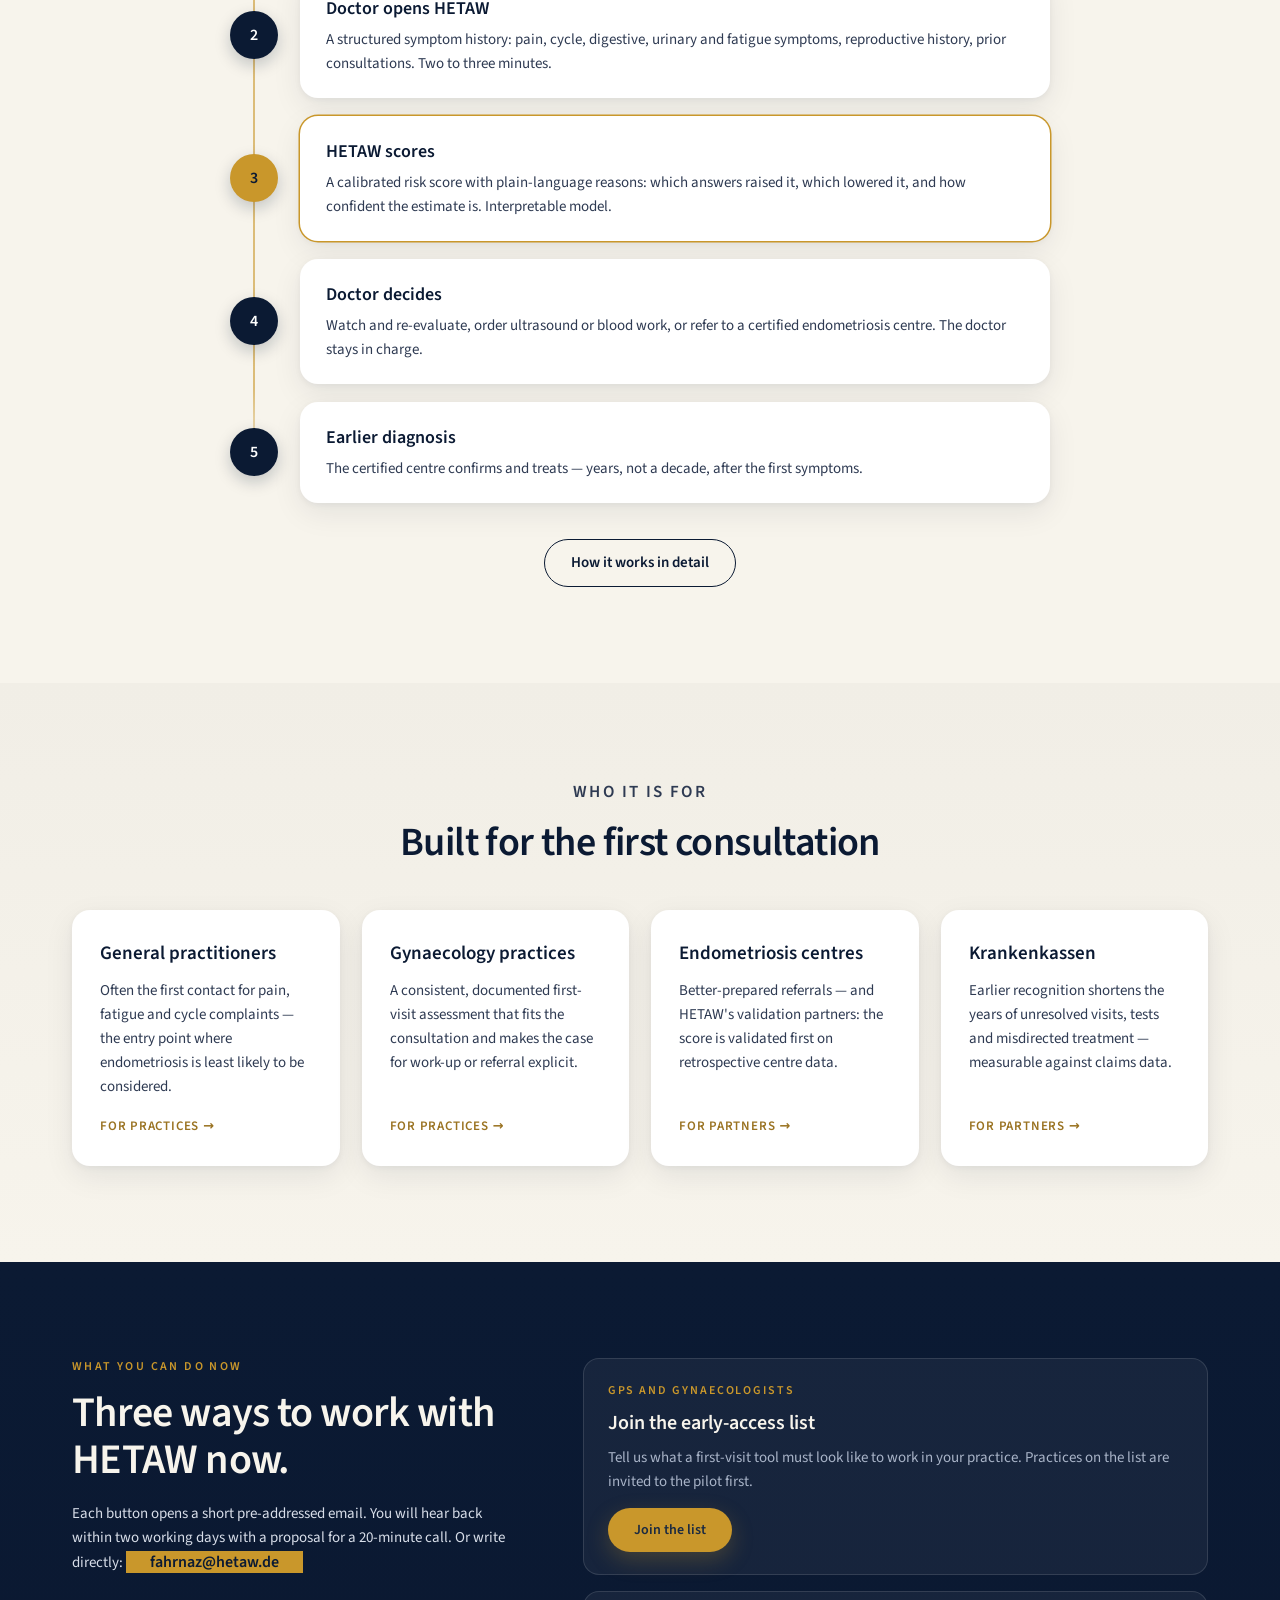
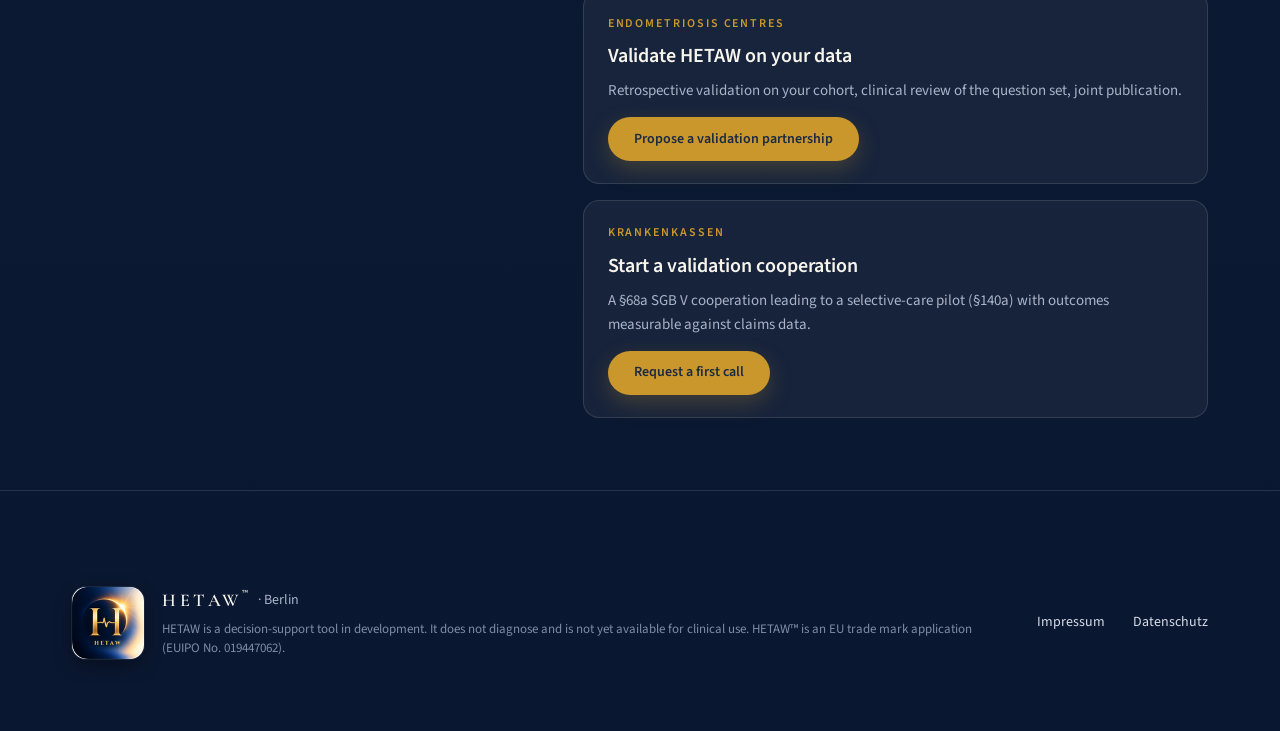
==== commit 1ac73f05: "Restyle subpages in the landing idiom: sub-heroes with CTAs, cards, timelines, founder photo, wordma" ====
--- a/index.html
+++ b/index.html
@@ -13,7 +13,7 @@
 <meta name="theme-color" content="#0B1A33">
 <link rel="icon" type="image/png" href="assets/favicon.png?v=2">
 <link rel="apple-touch-icon" href="assets/apple-touch-icon.png">
-<link rel="stylesheet" href="assets/style.css?v=20261108i">
+<link rel="stylesheet" href="assets/style.css?v=20261108j">
 </head>
 <body>
 <header class="masthead">
@@ -186,6 +186,6 @@
 </section>
 
 </main>
-<script src="assets/motion.js?v=20261108i" defer></script>
+<script src="assets/motion.js?v=20261108j" defer></script>
 </body>
 </html>
--- a/assets/style.css
+++ b/assets/style.css
@@ -526,3 +526,15 @@
 .pz-h3{font-family:var(--serif);font-weight:500;font-size:clamp(24px,2.6vw,32px);line-height:1.15;margin:0 0 12px}
 .h2-small{font-size:clamp(26px,3vw,34px)!important}
 .lp-textlink{margin:16px 0 0;font-size:15px;color:var(--muted)}
+
+/* subpages in the landing idiom (8 Nov) */
+.sub-hero .wrap{padding-top:72px;padding-bottom:64px;max-width:1200px}
+.sub-hero h1{font-family:var(--serif);font-weight:500;font-size:clamp(32px,4vw,50px);line-height:1.1;max-width:860px;margin:10px 0 18px}
+.sub-hero .lp-lede{max-width:720px}
+.cards-2{grid-template-columns:repeat(2,minmax(0,1fr))}
+.lp-chips{display:flex;flex-wrap:wrap;gap:10px;margin-top:28px;justify-content:center}
+.lp-chips span{font-size:13px;font-weight:600;letter-spacing:.02em;color:var(--ink);background:#FFFFFF;border:1px solid rgba(11,31,59,.1);border-radius:999px;padding:8px 14px}
+.founder-photo{margin:0;justify-self:center}
+.founder-photo img{width:220px;height:auto;border-radius:18px;box-shadow:var(--shadow)}
+#name .lp-brandband{margin-top:40px;border-radius:18px;overflow:hidden;box-shadow:var(--shadow)}
+@media (max-width:760px){.cards-2{grid-template-columns:1fr}}
